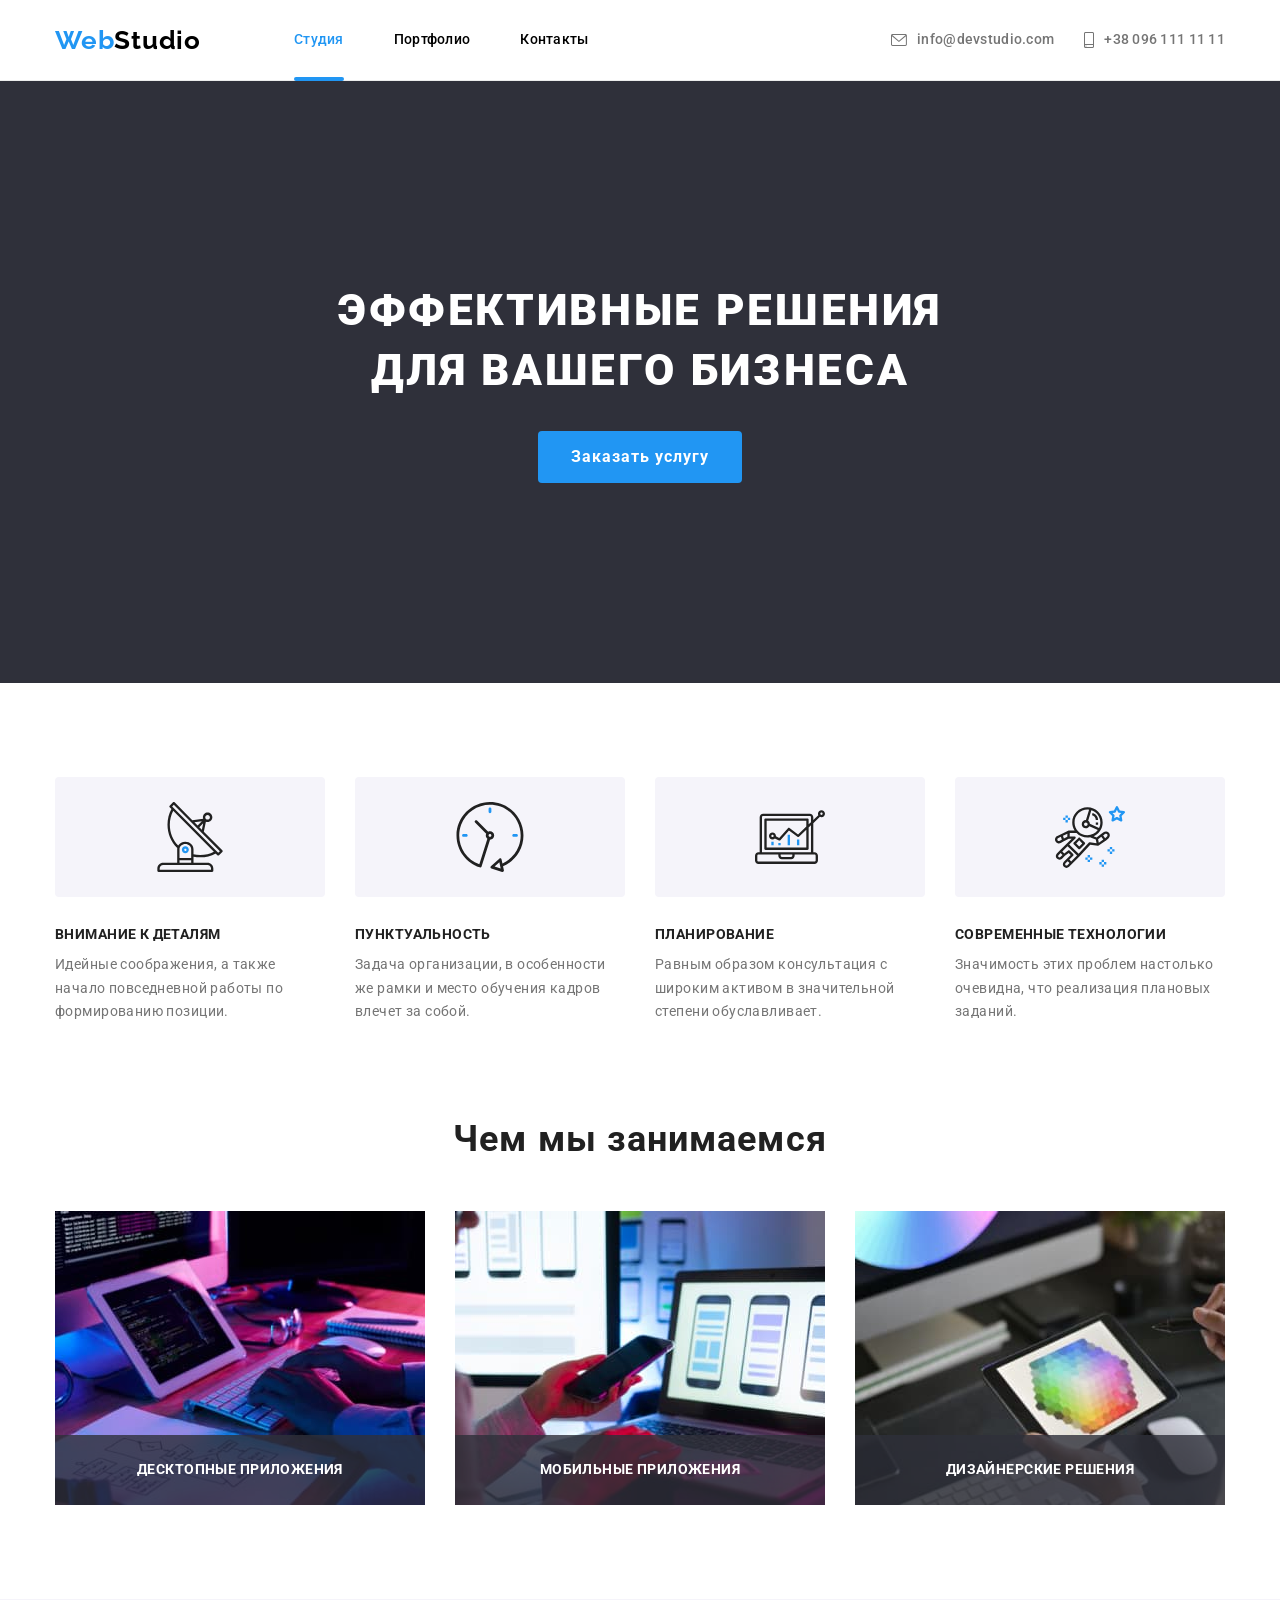
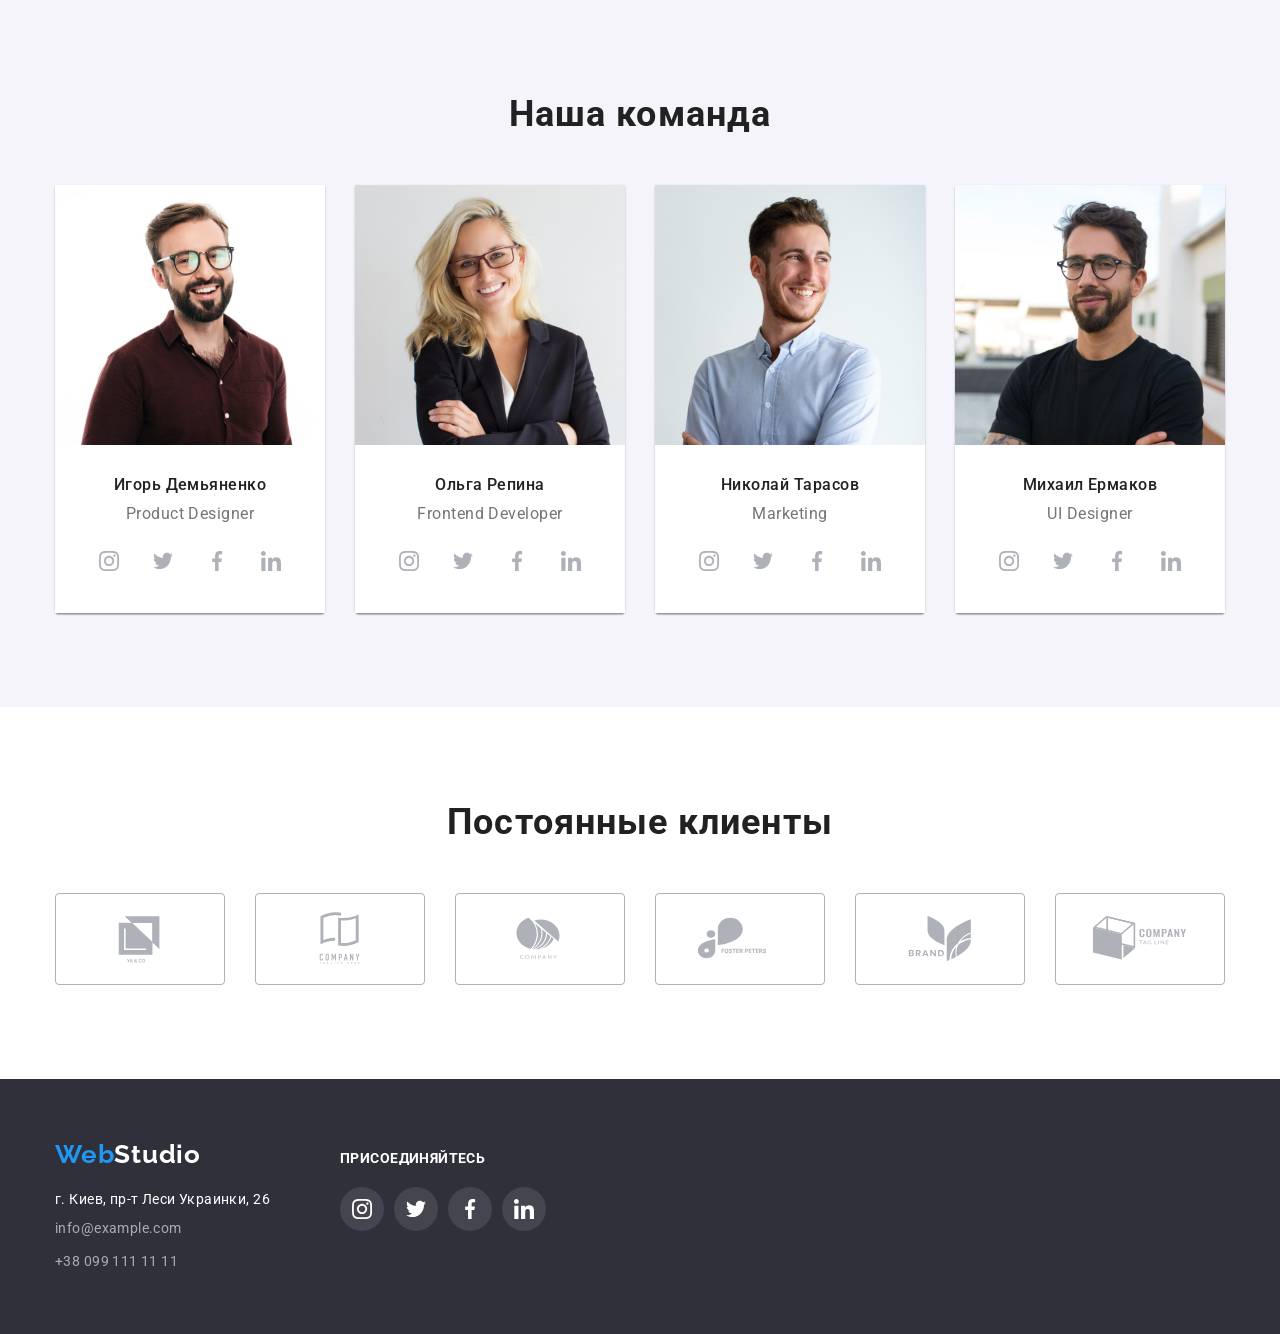
==== index.html @ faa20c9e "Добавлены файлы из ДЗ 5" ====
<!DOCTYPE html>
<html lang="ru">
  <head>
    <meta charset="UTF-8" />
    <meta http-equiv="X-UA-Compatible" content="IE=edge" />
    <meta name="viewport" content="width=device-width, initial-scale=1.0" />
    <link
      href="https://fonts.googleapis.com/css2?family=Raleway:wght@700&family=Roboto:wght@400;500;700;900&display=swap"
      rel="stylesheet"
    />
    <link
      rel="stylesheet"
      href="https://cdnjs.cloudflare.com/ajax/libs/modern-normalize/1.1.0/modern-normalize.min.css"
      integrity="sha512-wpPYUAdjBVSE4KJnH1VR1HeZfpl1ub8YT/NKx4PuQ5NmX2tKuGu6U/JRp5y+Y8XG2tV+wKQpNHVUX03MfMFn9Q=="
      crossorigin="anonymous"
      referrerpolicy="no-referrer"
    />
    <link rel="stylesheet" href="./css/styles.css" />
    <title>Студия</title>
  </head>
  <body>
    <!-- Шапка сайта -->
    <header class="header">
      <div class="container nav">
        <nav class="header-nav nav">
          <a href="./index.html" class="logo link"
            >Web<span class="logo-header">Studio</span></a
          >
          <ul class="header-list list">
            <li class="header-item">
              <a href="./index.html" class="header-link link current">Студия</a>
            </li>
            <li class="header-item">
              <a href="./portfolio.html" class="header-link link">Портфолио</a>
            </li>
            <li class="header-item">
              <a href="" class="header-link link">Контакты</a>
            </li>
          </ul>
        </nav>
        <ul class="contact-list list">
          <li class="contact-item">
            <a href="mailto:info@devstudio.com" class="contact-link link">
              <svg class="contact-icon" width="16" height="12">
                <use href="./images/symbol-defs.svg#icon-envelope"></use>
              </svg>
              info@devstudio.com
            </a>
          </li>
          <li class="contact-item">
            <a href="tel:+380961111111" class="contact-link link">
              <svg class="contact-icon" width="10" height="16">
                <use href="./images/symbol-defs.svg#icon-smartphone"></use>
              </svg>
              +38 096 111 11 11
            </a>
          </li>
        </ul>
      </div>
    </header>

    <!-- Основная часть сайта -->
    <main>
      <!-- Секция "герой" -->
      <section class="hero">
        <div class="container">
          <h1 class="hero-title">
            Эффективные решения <br />для вашего бизнеса
          </h1>
          <button data-modal-open class="hero-btn btn">Заказать услугу</button>
        </div>
      </section>

      <!-- Секция "особенности" -->
      <section class="features section">
        <div class="container">
          <h2 class="visually-hidden">Особенности вебстудии</h2>
          <ul class="features-list list">
            <li class="features-item">
              <div class="features-pic">
                <svg class="features-icon" width="70" height="70">
                  <use href="./images/symbol-defs.svg#icon-antenna"></use>
                </svg>
              </div>
              <h3 class="features-item-title">Внимание к деталям</h3>
              <p class="features-text">
                Идейные соображения, а также начало повседневной работы по
                формированию позиции.
              </p>
            </li>
            <li class="features-item">
              <div class="features-pic">
                <svg class="features-icon" width="70" height="70">
                  <use href="./images/symbol-defs.svg#icon-clock"></use>
                </svg>
              </div>
              <h3 class="features-item-title">Пунктуальность</h3>
              <p class="features-text">
                Задача организации, в особенности же рамки и место обучения
                кадров влечет за собой.
              </p>
            </li>
            <li class="features-item">
              <div class="features-pic">
                <svg class="features-icon" width="70" height="70">
                  <use href="./images/symbol-defs.svg#icon-diagram"></use>
                </svg>
              </div>
              <h3 class="features-item-title">Планирование</h3>
              <p class="features-text">
                Равным образом консультация с широким активом в значительной
                степени обуславливает.
              </p>
            </li>
            <li class="features-item">
              <div class="features-pic">
                <svg class="features-icon" width="70" height="70">
                  <use href="./images/symbol-defs.svg#icon-astronaut"></use>
                </svg>
              </div>
              <h3 class="features-item-title">Современные технологии</h3>
              <p class="features-text">
                Значимость этих проблем настолько очевидна, что реализация
                плановых заданий.
              </p>
            </li>
          </ul>
        </div>
      </section>

      <!-- Секция "Чем мы занимаемся" -->
      <section class="about section">
        <div class="container">
          <h2 class="about-title">Чем мы занимаемся</h2>
          <ul class="about-list list">
            <li class="about-item">
              <img
                src="./images/image1.jpg"
                alt="процесс разработки"
                width="370"
                height="294"
              />
              <p class="about-overlay-text">Десктопные приложения</p>
            </li>
            <li class="about-item">
              <img
                src="./images/image2.jpg"
                alt="разработка мобильного приложения"
                width="370"
                height="294"
              />
              <p class="about-overlay-text">Мобильные приложения</p>
            </li>
            <li class="about-item">
              <img
                src="./images/image3.jpg"
                alt="подбор цвета для веб дизайна"
                width="370"
                height="294"
              />
              <p class="about-overlay-text">Дизайнерские решения</p>
            </li>
          </ul>
        </div>
      </section>

      <!-- Секция "Наша команда" -->
      <section class="team section">
        <div class="container">
          <h2 class="team-title">Наша команда</h2>
          <ul class="team-list list">
            <li class="team-item">
              <img
                src="./images/photo1.jpg"
                alt="фото Игоря Демьяненко"
                width="270"
                height="260"
                class="image"
              />
              <div class="team-card">
                <h3 class="team-card-title">Игорь Демьяненко</h3>
                <p lang="en" class="team-card-text">Product Designer</p>
                <ul class="team-soc-list list">
                  <li class="team-soc-item">
                    <a
                      href="Instagram.com"
                      target="_blank"
                      rel="noreferrer noopener"
                      class="team-soc-link"
                    >
                      <svg class="team-soc-icon" width="20" height="20">
                        <use
                          href="./images/symbol-defs.svg#icon-instagram"
                        ></use></svg
                    ></a>
                  </li>
                  <li class="team-soc-item">
                    <a
                      href="Twitter.com"
                      target="_blank"
                      rel="noreferrer noopener"
                      class="team-soc-link"
                    >
                      <svg class="team-soc-icon" width="20" height="20">
                        <use
                          href="./images/symbol-defs.svg#icon-twitter"
                        ></use></svg
                    ></a>
                  </li>
                  <li class="team-soc-item">
                    <a
                      href="Facebook.com"
                      target="_blank"
                      rel="noreferrer noopener"
                      class="team-soc-link"
                    >
                      <svg class="team-soc-icon" width="20" height="20">
                        <use
                          href="./images/symbol-defs.svg#icon-facebook"
                        ></use></svg
                    ></a>
                  </li>
                  <li class="team-soc-item">
                    <a
                      href="Linkedin.com"
                      target="_blank"
                      rel="noreferrer noopener"
                      class="team-soc-link"
                    >
                      <svg class="team-soc-icon" width="20" height="20">
                        <use
                          href="./images/symbol-defs.svg#icon-linkedin"
                        ></use></svg
                    ></a>
                  </li>
                </ul>
              </div>
            </li>
            <li class="team-item">
              <img
                src="./images/photo2.jpg"
                alt="фото Ольги Репиной"
                width="270"
                height="260"
                class="image"
              />
              <div class="team-card">
                <h3 class="team-card-title">Ольга Репина</h3>
                <p lang="en" class="team-card-text">Frontend Developer</p>
                <ul class="team-soc-list list">
                  <li class="team-soc-item">
                    <a
                      href="Instagram.com"
                      target="_blank"
                      rel="noreferrer noopener"
                      class="team-soc-link"
                    >
                      <svg class="team-soc-icon" width="20" height="20">
                        <use
                          href="./images/symbol-defs.svg#icon-instagram"
                        ></use></svg
                    ></a>
                  </li>
                  <li class="team-soc-item">
                    <a
                      href="Twitter.com"
                      target="_blank"
                      rel="noreferrer noopener"
                      class="team-soc-link"
                    >
                      <svg class="team-soc-icon" width="20" height="20">
                        <use
                          href="./images/symbol-defs.svg#icon-twitter"
                        ></use></svg
                    ></a>
                  </li>
                  <li class="team-soc-item">
                    <a
                      href="Facebook.com"
                      target="_blank"
                      rel="noreferrer noopener"
                      class="team-soc-link"
                    >
                      <svg class="team-soc-icon" width="20" height="20">
                        <use
                          href="./images/symbol-defs.svg#icon-facebook"
                        ></use></svg
                    ></a>
                  </li>
                  <li class="team-soc-item">
                    <a
                      href="Linkedin.com"
                      target="_blank"
                      rel="noreferrer noopener"
                      class="team-soc-link"
                    >
                      <svg class="team-soc-icon" width="20" height="20">
                        <use
                          href="./images/symbol-defs.svg#icon-linkedin"
                        ></use></svg
                    ></a>
                  </li>
                </ul>
              </div>
            </li>
            <li class="team-item">
              <img
                src="./images/photo3.jpg"
                alt="фото Николая Тарасова"
                width="270"
                height="260"
                class="image"
              />
              <div class="team-card">
                <h3 class="team-card-title">Николай Тарасов</h3>
                <p lang="en" class="team-card-text">Marketing</p>
                <ul class="team-soc-list list">
                  <li class="team-soc-item">
                    <a
                      href="Instagram.com"
                      target="_blank"
                      rel="noreferrer noopener"
                      class="team-soc-link"
                    >
                      <svg class="team-soc-icon" width="20" height="20">
                        <use
                          href="./images/symbol-defs.svg#icon-instagram"
                        ></use></svg
                    ></a>
                  </li>
                  <li class="team-soc-item">
                    <a
                      href="Twitter.com"
                      target="_blank"
                      rel="noreferrer noopener"
                      class="team-soc-link"
                    >
                      <svg class="team-soc-icon" width="20" height="20">
                        <use
                          href="./images/symbol-defs.svg#icon-twitter"
                        ></use></svg
                    ></a>
                  </li>
                  <li class="team-soc-item">
                    <a
                      href="Facebook.com"
                      target="_blank"
                      rel="noreferrer noopener"
                      class="team-soc-link"
                    >
                      <svg class="team-soc-icon" width="20" height="20">
                        <use
                          href="./images/symbol-defs.svg#icon-facebook"
                        ></use></svg
                    ></a>
                  </li>
                  <li class="team-soc-item">
                    <a
                      href="Linkedin.com"
                      target="_blank"
                      rel="noreferrer noopener"
                      class="team-soc-link"
                    >
                      <svg class="team-soc-icon" width="20" height="20">
                        <use
                          href="./images/symbol-defs.svg#icon-linkedin"
                        ></use>
                      </svg>
                    </a>
                  </li>
                </ul>
              </div>
            </li>
            <li class="team-item">
              <img
                src="./images/photo4.jpg"
                alt="фото Михаила Ермакова"
                width="270"
                height="260"
                class="image"
              />
              <div class="team-card">
                <h3 class="team-card-title">Михаил Ермаков</h3>
                <p lang="en" class="team-card-text">UI Designer</p>
                <ul class="team-soc-list list">
                  <li class="team-soc-item">
                    <a
                      href="Instagram.com"
                      target="_blank"
                      rel="noreferrer noopener"
                      class="team-soc-link"
                    >
                      <svg class="team-soc-icon" width="20" height="20">
                        <use
                          href="./images/symbol-defs.svg#icon-instagram"
                        ></use></svg
                    ></a>
                  </li>
                  <li class="team-soc-item">
                    <a
                      href="Twitter.com"
                      target="_blank"
                      rel="noreferrer noopener"
                      class="team-soc-link"
                    >
                      <svg class="team-soc-icon" width="20" height="20">
                        <use
                          href="./images/symbol-defs.svg#icon-twitter"
                        ></use></svg
                    ></a>
                  </li>
                  <li class="team-soc-item">
                    <a
                      href="Facebook.com"
                      target="_blank"
                      rel="noreferrer noopener"
                      class="team-soc-link"
                    >
                      <svg class="team-soc-icon" width="20" height="20">
                        <use
                          href="./images/symbol-defs.svg#icon-facebook"
                        ></use></svg
                    ></a>
                  </li>
                  <li class="team-soc-item">
                    <a
                      href="Linkedin.com"
                      target="_blank"
                      rel="noreferrer noopener"
                      class="team-soc-link"
                    >
                      <svg class="team-soc-icon" width="20" height="20">
                        <use
                          href="./images/symbol-defs.svg#icon-linkedin"
                        ></use></svg
                    ></a>
                  </li>
                </ul>
              </div>
            </li>
          </ul>
        </div>
      </section>
    </main>

    <!-- Секция "Постоянные клиенты" -->
    <section class="clients section">
      <div class="container">
        <h2 class="clients-title">Постоянные клиенты</h2>
        <ul class="clients-list list">
          <li class="clients-item">
            <a
              href=""
              target="_blank"
              rel="noreferrer noopener"
              class="clients-link"
            >
              <svg class="clients-icon" width="106" height="60">
                <use href="./images/symbol-defs.svg#icon-logo1"></use>
              </svg>
            </a>
          </li>
          <li class="clients-item">
            <a
              href=""
              target="_blank"
              rel="noreferrer noopener"
              class="clients-link"
              ><svg class="clients-icon" width="106" height="60">
                <use href="./images/symbol-defs.svg#icon-logo2"></use></svg
            ></a>
          </li>
          <li class="clients-item">
            <a
              href=""
              target="_blank"
              rel="noreferrer noopener"
              class="clients-link"
              ><svg class="clients-icon" width="106" height="60">
                <use href="./images/symbol-defs.svg#icon-logo3"></use></svg
            ></a>
          </li>
          <li class="clients-item">
            <a
              href=""
              target="_blank"
              rel="noreferrer noopener"
              class="clients-link"
              ><svg class="clients-icon" width="106" height="60">
                <use href="./images/symbol-defs.svg#icon-logo4"></use></svg
            ></a>
          </li>
          <li class="clients-item">
            <a
              href=""
              target="_blank"
              rel="noreferrer noopener"
              class="clients-link"
              ><svg class="clients-icon" width="106" height="60">
                <use href="./images/symbol-defs.svg#icon-logo5"></use></svg
            ></a>
          </li>
          <li class="clients-item">
            <a
              href=""
              target="_blank"
              rel="noreferrer noopener"
              class="clients-link"
              ><svg class="clients-icon" width="106" height="60">
                <use href="./images/symbol-defs.svg#icon-logo6"></use></svg
            ></a>
          </li>
        </ul>
      </div>
    </section>

    <!-- Подвал сайта -->
    <footer class="footer">
      <div class="container blocks">
        <div class="footer-contacts">
          <a href="./index.html" class="logo link"
            >Web<span class="logo-footer">Studio</span></a
          >
          <address class="footer-address">
            <ul class="address-list list">
              <li class="address-item">
                <a
                  href="https://goo.gl/maps/TXbuBhdWPS78tGni8"
                  target="_blank"
                  rel="noreferrer noopener"
                  class="address-link link"
                >
                  г. Киев, пр-т Леси Украинки, 26
                </a>
              </li>
              <li class="address-item">
                <a
                  href="mailto:info@example.com"
                  class="address-contact-link link"
                  >info@example.com</a
                >
              </li>
              <li class="address-item">
                <a href="tel:+380991111111" class="address-contact-link link"
                  >+38 099 111 11 11</a
                >
              </li>
            </ul>
          </address>
        </div>
        <div class="footer-social">
          <h2 class="footer-social-title">Присоединяйтесь</h2>
          <ul class="soc-list list">
            <li class="soc-item">
              <a
                href="Instagram.com"
                target="_blank"
                rel="noreferrer noopener"
                class="soc-link"
              >
                <svg class="soc-icon" width="20" height="20">
                  <use
                    href="./images/symbol-defs.svg#icon-instagram"
                  ></use></svg
              ></a>
            </li>
            <li class="soc-item">
              <a
                href="Twitter.com"
                target="_blank"
                rel="noreferrer noopener"
                class="soc-link"
              >
                <svg class="soc-icon" width="20" height="20">
                  <use href="./images/symbol-defs.svg#icon-twitter"></use></svg
              ></a>
            </li>
            <li class="soc-item">
              <a
                href="Facebook.com"
                target="_blank"
                rel="noreferrer noopener"
                class="soc-link"
              >
                <svg class="soc-icon" width="20" height="20">
                  <use href="./images/symbol-defs.svg#icon-facebook"></use></svg
              ></a>
            </li>
            <li class="soc-item">
              <a
                href="Linkedin.com"
                target="_blank"
                rel="noreferrer noopener"
                class="soc-link"
              >
                <svg class="soc-icon" width="20" height="20">
                  <use href="./images/symbol-defs.svg#icon-linkedin"></use>
                </svg>
              </a>
            </li>
          </ul>
        </div>
      </div>
    </footer>
    <div class="backdrop is-hidden" data-modal>
      <div class="modal">
        <button type="button" class="modal-close-btn btn" data-modal-close>
          <svg class="modal-close-icon" width="18" height="18">
            <use href="./images/symbol-defs.svg#icon-close"></use>
          </svg>
        </button>
      </div>
    </div>
    <script src="./js/modal.js"></script>
  </body>
</html>
---- css/styles.css ----
:root {
  --main-title-color: #212121;
  --accent-color: #2196f3;
  --logo-header-color: #000000;
  --main-text-color: #757575;
  --hero-title-color: #ffffff;
  --hero-section-bgc: #2f303a;
  --team-section-bgc: #f5f4fa;
  --footer-bgc: #2f303a;
  --logo-footer-color: #ffffff;
  --team-card-bg-color: #ffffff;
  --team-soc-icon-color: #afb1b8;
  --transition-duration: 250ms;
  --transition-timing: cubic-bezier(0.4, 0, 0.2, 1);
}

/* Утилиты */
body {
  font-family: Roboto, sans-serif;
  color: var(--main-color-title);
}

address {
  font-style: normal;
}

h1,
h2,
h3,
h4,
h5,
h6,
p {
  margin: 0;
}

ul,
ol {
  margin: 0;
  padding-left: 0;
}

img {
  display: block;
}

.container {
  width: 1200px;
  padding-left: 15px;
  padding-right: 15px;
  margin: 0 auto;
}

.section {
  padding-top: 94px;
  padding-bottom: 94px;
}

.link {
  text-decoration: none;
}

.list {
  list-style: none;
}

.btn {
  cursor: pointer;
}

/* Header */

.header {
  border-bottom: 1px solid #ececec;
}

.nav {
  display: flex;
  align-items: center;
}

.logo {
  color: var(--accent-color);
  font-family: Raleway, sans-serif;
  font-weight: 700;
  font-size: 26px;
  line-height: 1.19;
  letter-spacing: 0.03em;
}

.logo-header {
  color: var(--logo-header-color);
}

.header-list {
  display: flex;
  margin-left: 93px;
}

.header-item:not(:last-child) {
  margin-right: 50px;
}

.header-link {
  display: block;
  padding-bottom: 32px;
  padding-top: 32px;

  font-weight: 500;
  font-size: 14px;
  line-height: 1.14;
  letter-spacing: 0.02em;
  color: var(--main-color-title);

  position: relative;
  transition: color var(--transition-duration) var(--transition-timing);
}

.header-link.current {
  color: var(--accent-color);
  position: relative;
}

.header-link.current::after {
  content: "";
  display: block;
  width: 100%;
  height: 4px;

  position: absolute;
  left: 0;
  bottom: -1px;

  background-color: var(--accent-color);
  border-radius: 2px;
}

.header-link:hover,
.header-link:focus {
  color: var(--accent-color);
}

.contact-list {
  display: flex;
  margin-left: auto;
}

.contact-item:not(:last-child) {
  margin-right: 30px;
}

.contact-link {
  display: inline-flex;
  align-items: center;
  justify-content: center;
  padding-bottom: 32px;
  padding-top: 32px;

  color: var(--main-text-color);
  font-weight: 500;
  font-size: 14px;
  line-height: 1.14;
  letter-spacing: 0.02em;

  transition: color var(--transition-duration) var(--transition-timing);
}

.contact-icon {
  margin-right: 10px;
  fill: currentColor;
}

.contact-link:hover,
.contact-link:focus {
  color: var(--accent-color);
}

/* Hero */

.hero {
  margin: 0 auto;
  padding-top: 200px;
  padding-bottom: 200px;
  text-align: center;
  background-color: var(--hero-section-bgc);
  background-image: linear-gradient(
      to right,
      rgba(47, 48, 58, 0.4),
      rgba(47, 48, 58, 0.4)
    ),
    url(../images/hero.jpg);
  max-width: 1600px;
  background-repeat: no-repeat;
  background-position: center;
  background-size: cover;
}

.hero-title {
  margin-bottom: 30px;
  font-weight: 900;
  font-size: 44px;
  line-height: 1.36;
  letter-spacing: 0.06em;
  text-transform: uppercase;
  color: var(--hero-title-color);
}

.hero-btn {
  display: inline-block;
  border: 1px solid transparent;
  border-radius: 4px;
  padding: 10px 32px;
  min-width: 200px;

  font-family: inherit;
  font-weight: 700;
  font-size: 16px;
  line-height: 1.875;
  letter-spacing: 0.06em;
  color: var(--hero-title-color);
  background-color: var(--accent-color);

  transition: background-color var(--transition-duration)
      var(--transition-timing),
    color var(--transition-duration) var(--transition-timing);
}

.hero-btn:hover {
  color: var(--hero-title-color);
  background-color: #248be0;
}

/* Features */

.visually-hidden {
  position: absolute;
  width: 1px;
  height: 1px;
  margin: -1px;
  border: 0;
  padding: 0;

  white-space: nowrap;
  clip-path: inset(100%);
  clip: rect(0 0 0 0);
  overflow: hidden;
}

.features-list {
  display: flex;
  flex-wrap: wrap;
}

.features-item {
  width: 270px;
}

.features-item:not(:last-child) {
  margin-right: 30px;
}

.features-pic {
  display: flex;
  justify-content: center;
  align-items: center;
  width: 270px;
  height: 120px;
  margin-bottom: 30px;

  background: var(--team-section-bgc);
  border-radius: 4px;
}

.features-item-title {
  font-size: 14px;
  line-height: 1.14;
  letter-spacing: 0.03em;
  text-transform: uppercase;
  color: var(--main-title-color);
  margin-bottom: 10px;
}

.features-text {
  font-size: 14px;
  line-height: 1.71;
  letter-spacing: 0.03em;
  color: var(--main-text-color);
}

/* About */
.about {
  padding-top: 0;
}

.about-title {
  margin-bottom: 50px;

  font-size: 36px;
  line-height: 1.17;
  text-align: center;
  letter-spacing: 0.03em;
  color: var(--main-title-color);
}

.about-list {
  display: flex;
}

.about-item {
  width: calc((100% - 60px) / 3);
  margin-right: 30px;

  position: relative;
  overflow: hidden;
}

.about-item:nth-child(3n) {
  margin-right: 0;
}

.about-overlay-text {
  position: absolute;
  display: flex;
  align-items: center;
  justify-content: center;

  bottom: 0;
  height: 70px;
  width: 100%;

  font-weight: 700;
  font-size: 14px;
  line-height: 1.14;
  letter-spacing: 0.03em;
  text-transform: uppercase;
  color: var(--hero-title-color);
  background-color: rgba(47, 48, 58, 0.8);
}

/* Team */

.team {
  background-color: var(--team-section-bgc);
}

.team-title {
  margin-bottom: 50px;

  font-size: 36px;
  line-height: 1.17;
  text-align: center;
  letter-spacing: 0.03em;
  color: var(--main-title-color);
}

.team-list {
  display: flex;
  flex-wrap: wrap;
}

.team-item {
  width: calc((100% - 90px) / 4);
  margin-right: 30px;
  box-shadow: 0px 1px 3px rgb(0 0 0 / 12%), 0px 1px 1px rgb(0 0 0 / 14%),
    0px 2px 1px rgb(0 0 0 / 20%);
  border-radius: 0px 0px 4px 4px;
}

.team-item:nth-child(4n) {
  margin-right: 0;
}
.image {
  display: block;
  max-width: 100%;
}
.team-card {
  margin: 0;
  padding: 30px;
  text-align: center;
  background-color: var(--team-card-bg-color);
}

.team-card-title {
  margin-bottom: 10px;
  font-weight: 500;
  font-size: 16px;
  line-height: 1.19;
  text-align: center;
  letter-spacing: 0.03em;

  color: var(--main-title-color);
}

.team-card-text {
  margin-bottom: 16px;

  font-size: 16px;
  line-height: 1.19;
  text-align: center;
  letter-spacing: 0.03em;
  color: var(--main-text-color);
}

.team-soc-list {
  display: flex;
  justify-content: center;
}

.team-soc-item:not(:last-child) {
  margin-right: 10px;
}

.team-soc-link {
  display: flex;
  justify-content: center;
  align-items: center;
  width: 44px;
  height: 44px;
  border-radius: 50%;
  align-items: center;
  fill: var(--team-soc-icon-color);

  transition: background-color var(--transition-duration)
      var(--transition-timing),
    fill var(--transition-duration) var(--transition-timing);
}

.team-soc-link:hover,
.team-soc-link:focus {
  background-color: var(--accent-color);
  fill: var(--hero-title-color);
}

/* Clients */
.clients-title {
  margin-bottom: 50px;

  font-size: 36px;
  line-height: 1.17;
  text-align: center;
  letter-spacing: 0.03em;
  color: var(--main-title-color);
}

.clients-list {
  display: flex;
  justify-content: center;
}

.clients-item:not(:last-child) {
  margin-right: 30px;
}

.clients-link {
  display: flex;
  justify-content: center;
  align-items: center;
  width: 170px;
  height: 92px;
  border: 1px solid #afb1b8;
  border-radius: 4px;
  fill: var(--team-soc-icon-color);

  transition: border var(--transition-duration) var(--transition-timing),
    fill var(--transition-duration) var(--transition-timing);
}

.clients-link:hover,
.clients-link:focus {
  border: 1px solid var(--accent-color);
  fill: var(--accent-color);
}

/* Footer */

.footer {
  background-color: var(--footer-bgc);
  padding-top: 60px;
  padding-bottom: 60px;
}

.logo-footer {
  color: var(--logo-footer-color);
}

.footer-contacts > .logo {
  display: block;
  margin-bottom: 20px;
}

.container.blocks {
  display: flex;
  align-items: baseline;
}

.footer-contacts {
  margin-right: 70px;
}

.address-item .address-link {
  margin-bottom: 9px;
  font-size: 14px;
  line-height: 1.71px;
  letter-spacing: 0.03em;
  color: var(--hero-title-color);

  transition: color var(--transition-duration) var(--transition-timing);
}

.address-item:not(:last-child) {
  margin-bottom: 9px;
}

.address-link:hover,
.address-link:focus {
  color: var(--accent-color);
}

.address-contact-link {
  margin-bottom: 9px;
  font-size: 14px;
  line-height: 1.71;
  letter-spacing: 0.03em;
  color: rgba(255, 255, 255, 0.6);

  transition: color var(--transition-duration) var(--transition-timing);
}

.address-contact-link:hover,
.address-contact-link:focus {
  color: var(--accent-color);
}

.footer-social-title {
  margin-bottom: 20px;

  font-size: 14px;
  line-height: 1.14;
  letter-spacing: 0.03em;
  text-transform: uppercase;
  color: var(--hero-title-color);
}

.soc-list {
  display: flex;
  justify-content: center;
}
.soc-item:not(:last-child) {
  margin-right: 10px;
}
.soc-link {
  display: flex;
  justify-content: center;
  align-items: center;
  width: 44px;
  height: 44px;
  border-radius: 50%;
  background-color: rgba(255, 255, 255, 0.1);
  align-items: center;
  fill: var(--hero-title-color);

  transition: background-color var(--transition-duration)
    var(--transition-timing);
}
.soc-link:hover,
.soc-link:focus {
  background-color: var(--accent-color);
}

/* Portfolio Page */

.portfolio-btns {
  display: flex;
  justify-content: center;
  margin-bottom: 50px;
}

.portfolio-list {
  display: flex;
  flex-wrap: wrap;
}

.portfolio-item {
  width: calc((100% - 60px) / 3);
  margin-right: 30px;
  margin-bottom: 30px;
}

.portfolio-item:nth-child(3n) {
  margin-right: 0;
}

.portfolio-item:nth-last-child(-n + 3) {
  margin-bottom: 0;
}

.portfolio-btn-item {
  border-radius: 4px;
}

.portfolio-btn-item:not(:last-child) {
  margin-right: 8px;
}

.portfolio-btn {
  display: inline-block;
  border: none;
  padding: 6px 22px;
  min-width: 73px;
  border-radius: 4px;

  font-family: inherit;
  font-weight: 500;
  font-size: 16px;
  line-height: 1.63;
  text-align: center;
  letter-spacing: 0.03em;
  color: #212121;
  background-color: #f5f4f2;

  transition: color var(--transition-duration) var(--transition-timing),
    background-color var(--transition-duration) var(--transition-timing),
    box-shadow var(--transition-duration) var(--transition-timing);
}

.portfolio-btn:hover,
.portfolio-btn:focus {
  color: var(--hero-title-color);
  background-color: var(--accent-color);
  box-shadow: 0px 3px 1px rgba(0, 0, 0, 0.1), 0px 1px 2px rgba(0, 0, 0, 0.08),
    0px 2px 2px rgba(0, 0, 0, 0.12);
}

.card-text {
  padding: 20px 24px;
  border: 1px solid #eeeeee;
}
.portfolio-title {
  margin-bottom: 4px;
  font-size: 18px;
  line-height: 2;
  letter-spacing: 0.06em;
  color: var(--main-title-color);
}

.portfolio-text {
  font-size: 16px;
  line-height: 1.86;
  letter-spacing: 0.03em;
  color: var(--main-text-color);
}

.btn-current {
  color: var(--hero-title-color);
  background-color: var(--accent-color);
}

.portfolio-link {
  display: flow-root;
  transition: box-shadow var(--transition-duration) var(--transition-timing);
}

.portfolio-link:hover,
.portfolio-link:focus {
  box-shadow: 0px 1px 1px rgba(0, 0, 0, 0.12), 0px 4px 4px rgba(0, 0, 0, 0.06),
    1px 4px 6px rgba(0, 0, 0, 0.16);
}

.portfolio-link:hover .portfolio-overlay-text,
.portfolio-link:focus .portfolio-overlay-text {
  transform: translateY(0%);
}

.portfolio-wrap {
  position: relative;
  overflow: hidden;
}

.portfolio-overlay-text {
  position: absolute;
  top: 0;
  background: rgba(33, 150, 243, 0.9);

  font-size: 18px;
  line-height: 1.56;
  letter-spacing: 0.03em;
  color: var(--hero-title-color);

  padding: 63px 24px;
  height: 100%;

  transform: translateY(100%);
  transition: transform var(--transition-duration) var(--transition-timing);
}

/* Modal window */
.backdrop {
  position: fixed;
  top: 0;
  left: 0;
  width: 100%;
  height: 100%;
  background-color: rgba(0, 0, 0, 0.2);

  transition: opacity var(--transition-duration) var(--transition-duration),
    visibility var(--transition-duration) var(--transition-timing);
}

.backdrop.is-hidden {
  opacity: 0;
  pointer-events: none;
  visibility: hidden;
}

.backdrop.is-hidden .modal {
  transform: scale(0.2) rotate(-100deg);
}

.modal {
  position: absolute;
  top: 50%;
  left: 50%;
  transition: transform var(--transition-duration) var(--transition-timing);
  transform: translate(-50%, -50%) scale(1) rotate(0);

  min-height: 581px;
  min-width: 528px;

  background-color: #ffffff;
  box-shadow: 0px 1px 3px rgba(0, 0, 0, 0.12), 0px 1px 1px rgba(0, 0, 0, 0.14),
    0px 2px 1px rgba(0, 0, 0, 0.2);
  border-radius: 4px;
}

.modal-close-btn {
  display: flex;
  justify-content: center;
  align-items: center;
  width: 30px;
  height: 30px;

  position: absolute;
  right: 8px;
  top: 8px;

  background-color: #ffffff;
  border: 1px solid rgba(0, 0, 0, 0.1);
  border-radius: 50%;
  fill: #000000;
}
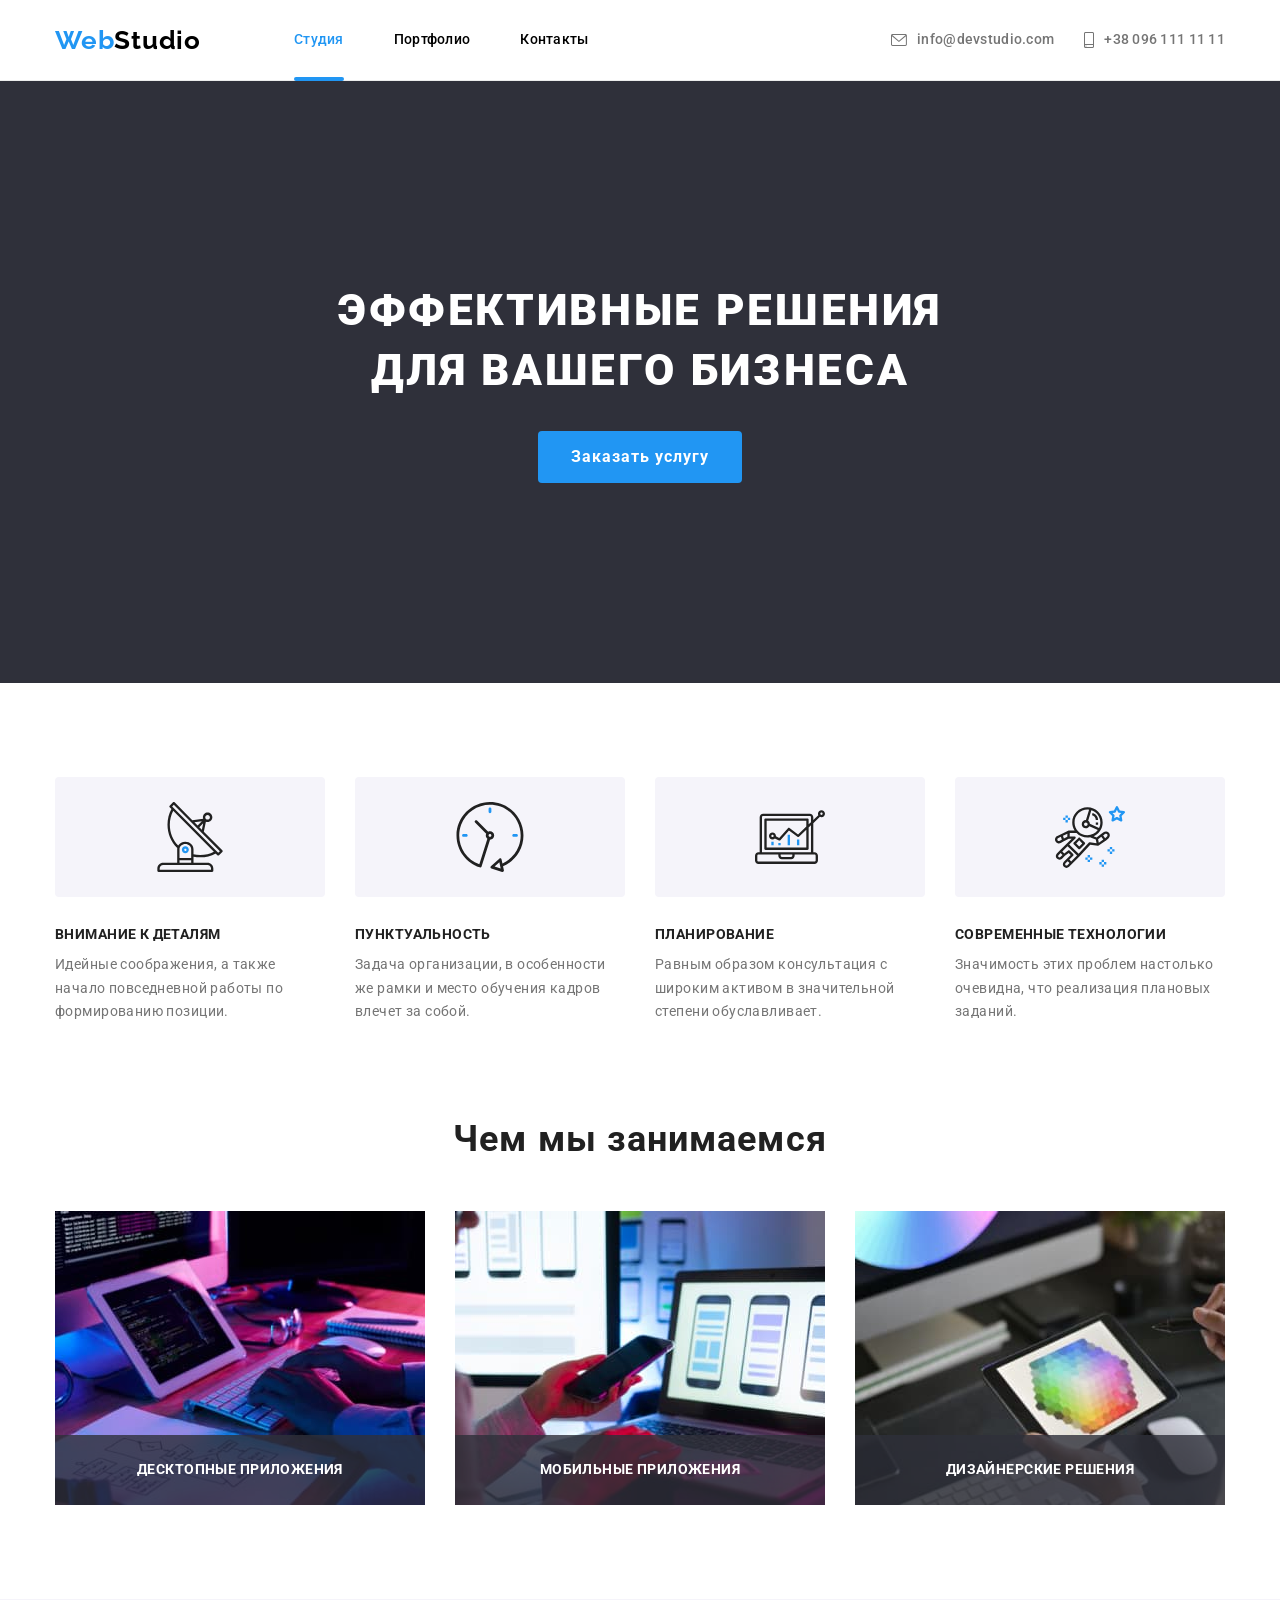
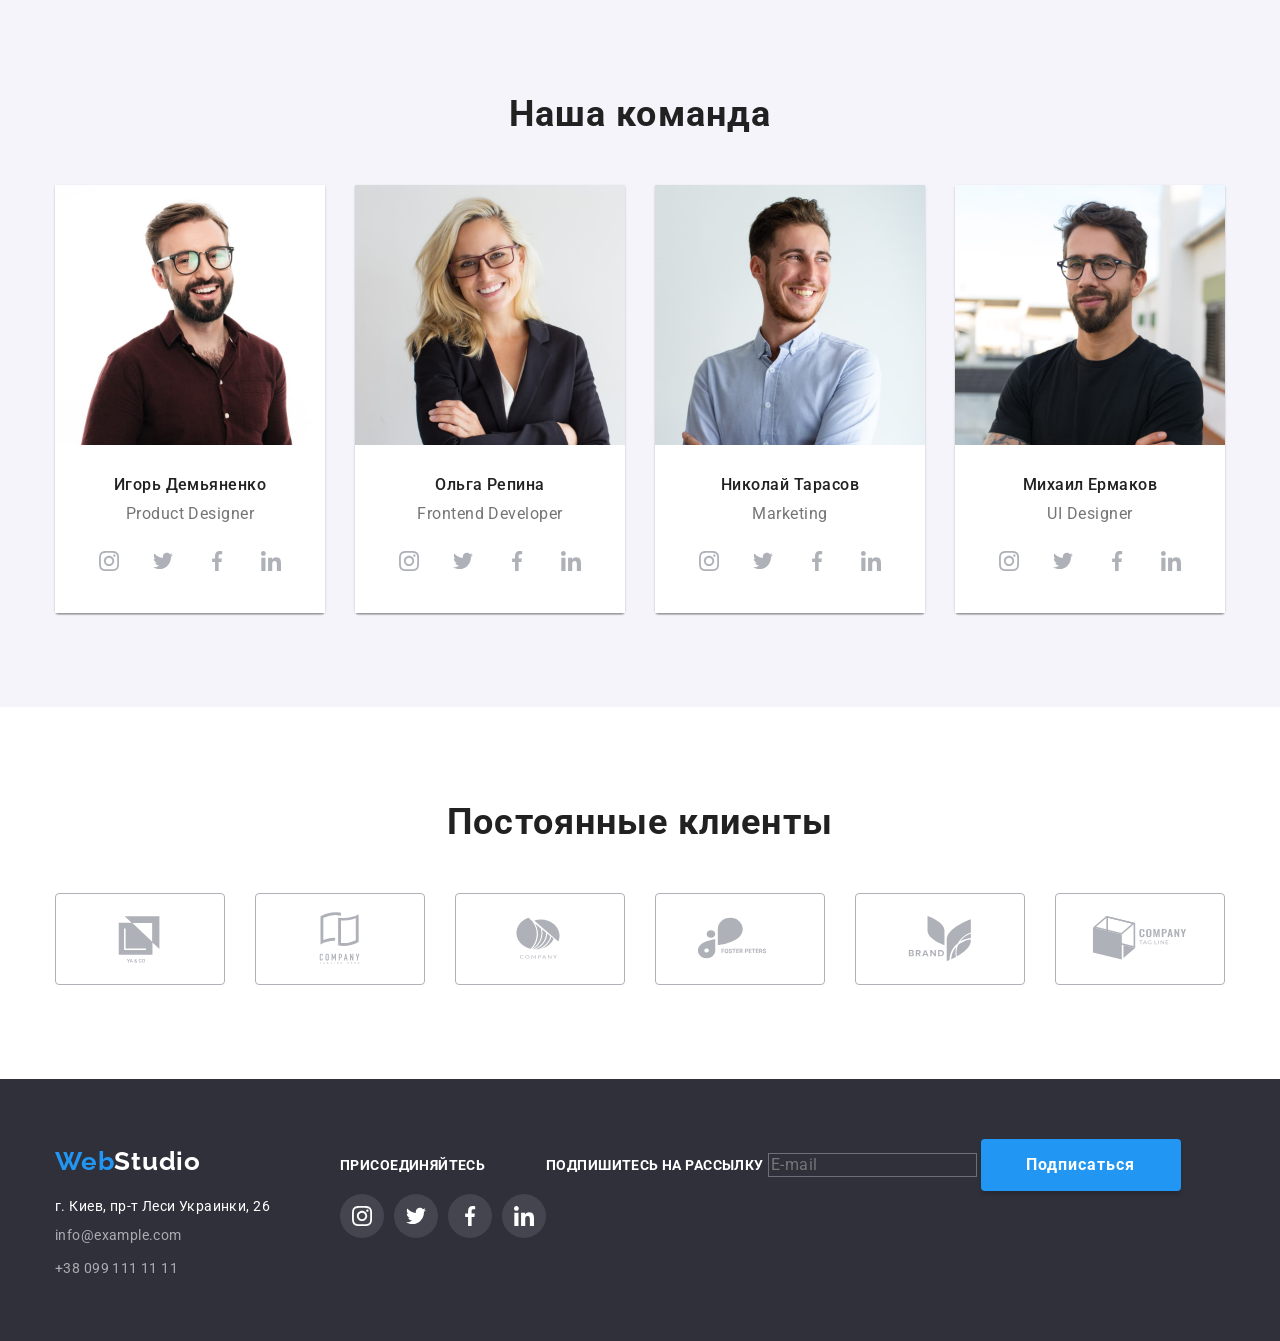
==== commit 72087668: "Добавлена форма для футера" ====
--- a/index.html
+++ b/index.html
@@ -600,6 +600,21 @@
             </li>
           </ul>
         </div>
+        <div>
+          <form>
+            <label for="follow" class="follow-label"
+              >Подпишитесь на рассылку</label
+            >
+            <input
+              type="email"
+              name="email"
+              id="follow"
+              placeholder="E-mail"
+              class="follow-field"
+            />
+            <button type="submit" class="follow-btn btn">Подписаться</button>
+          </form>
+        </div>
       </div>
     </footer>
     <div class="backdrop is-hidden" data-modal>
--- a/css/styles.css
+++ b/css/styles.css
@@ -567,6 +567,43 @@
   background-color: var(--accent-color);
 }
 
+.follow-label {
+  font-weight: 700;
+  font-size: 14px;
+  line-height: 16px;
+  letter-spacing: 0.03em;
+  text-transform: uppercase;
+  color: var(--hero-title-color);
+}
+
+.follow-field {
+  border: 1px solid rgba(255, 255, 255, 0.3);
+  background-color: var(--footer-bgc);
+  font-size: 16px;
+  line-height: 20px;
+  letter-spacing: 0.03em;
+  color: rgba(255, 255, 255, 0.6);
+}
+
+.follow-btn {
+  display: inline-block;
+  border: 1px solid transparent;
+  border-radius: 4px;
+  padding: 10px 29px;
+  min-width: 200px;
+  font-family: inherit;
+  font-weight: 700;
+  font-size: 16px;
+  line-height: 1.875;
+  letter-spacing: 0.06em;
+  color: var(--hero-title-color);
+  background-color: var(--accent-color);
+  box-shadow: 0px 4px 4px rgba(0, 0, 0, 0.15);
+  transition: background-color var(--transition-duration)
+      var(--transition-timing),
+    color var(--transition-duration) var(--transition-timing);
+}
+
 /* Portfolio Page */
 
 .portfolio-btns {
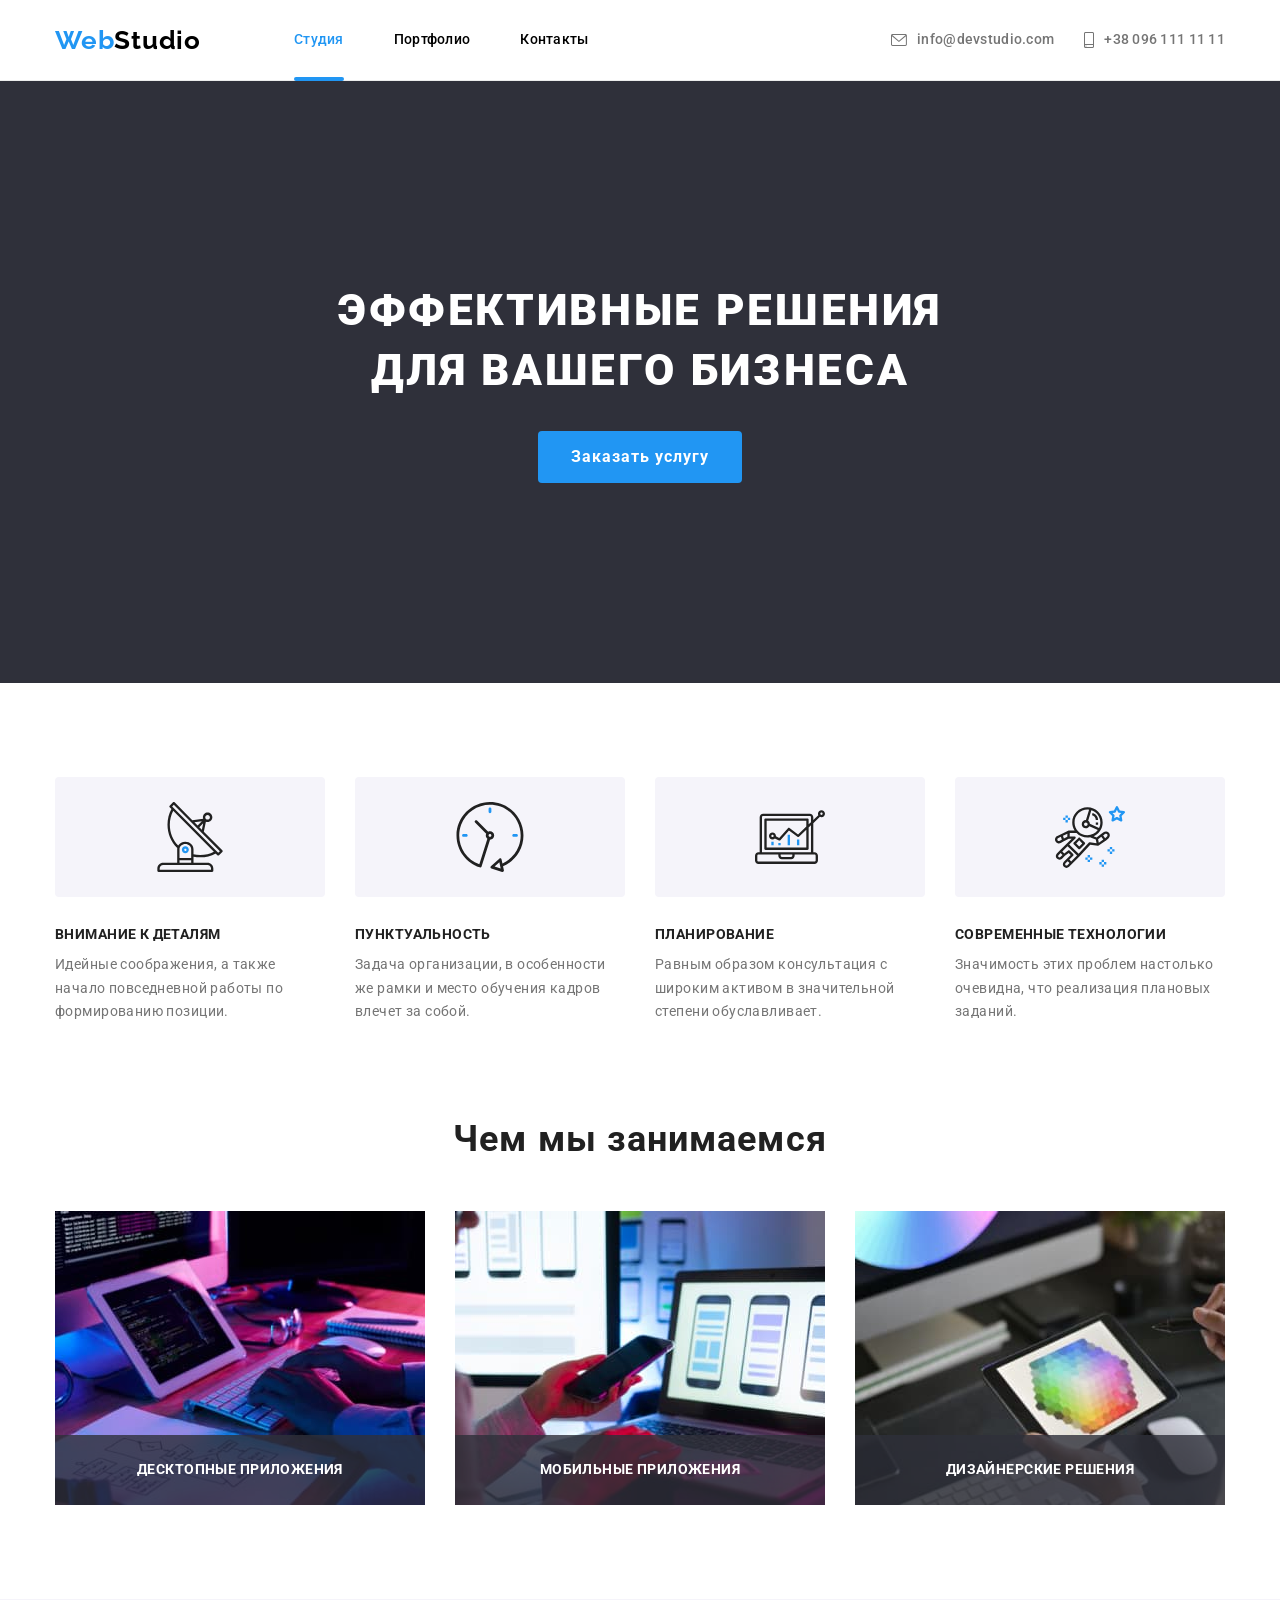
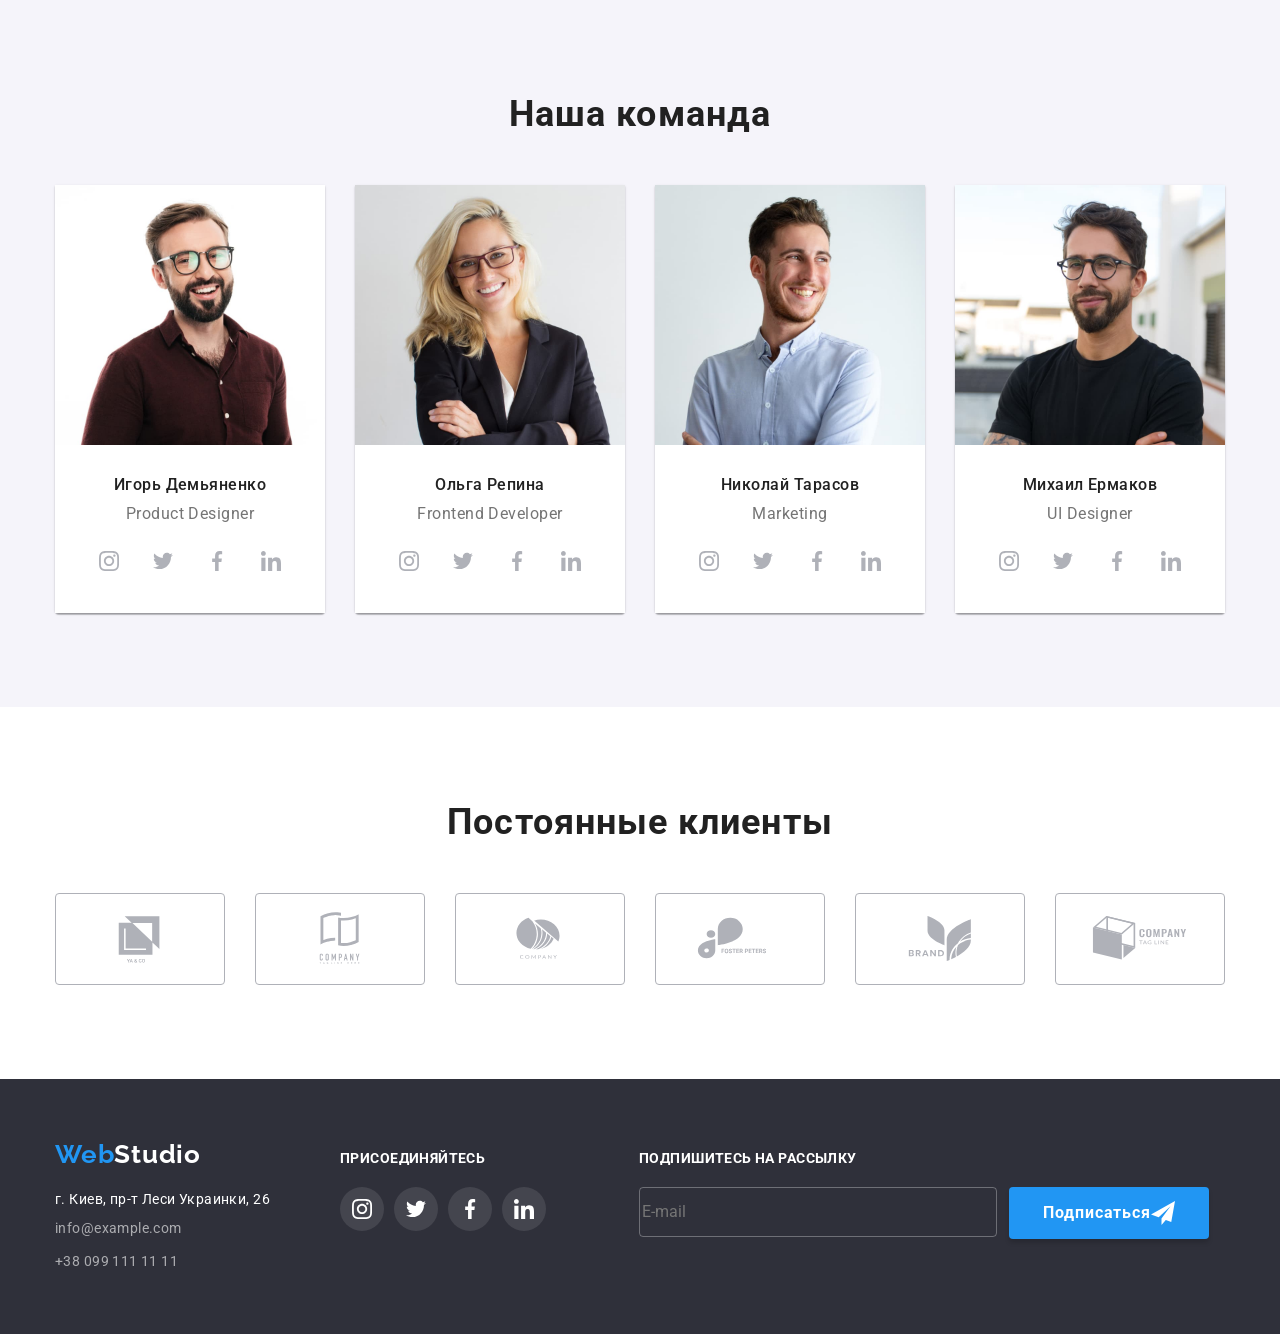
==== commit 1207f4d0: "Добавлена разметка модального окна" ====
--- a/index.html
+++ b/index.html
@@ -441,78 +441,78 @@
           </ul>
         </div>
       </section>
+
+      <!-- Секция "Постоянные клиенты" -->
+      <section class="clients section">
+        <div class="container">
+          <h2 class="clients-title">Постоянные клиенты</h2>
+          <ul class="clients-list list">
+            <li class="clients-item">
+              <a
+                href=""
+                target="_blank"
+                rel="noreferrer noopener"
+                class="clients-link"
+              >
+                <svg class="clients-icon" width="106" height="60">
+                  <use href="./images/symbol-defs.svg#icon-logo1"></use>
+                </svg>
+              </a>
+            </li>
+            <li class="clients-item">
+              <a
+                href=""
+                target="_blank"
+                rel="noreferrer noopener"
+                class="clients-link"
+                ><svg class="clients-icon" width="106" height="60">
+                  <use href="./images/symbol-defs.svg#icon-logo2"></use></svg
+              ></a>
+            </li>
+            <li class="clients-item">
+              <a
+                href=""
+                target="_blank"
+                rel="noreferrer noopener"
+                class="clients-link"
+                ><svg class="clients-icon" width="106" height="60">
+                  <use href="./images/symbol-defs.svg#icon-logo3"></use></svg
+              ></a>
+            </li>
+            <li class="clients-item">
+              <a
+                href=""
+                target="_blank"
+                rel="noreferrer noopener"
+                class="clients-link"
+                ><svg class="clients-icon" width="106" height="60">
+                  <use href="./images/symbol-defs.svg#icon-logo4"></use></svg
+              ></a>
+            </li>
+            <li class="clients-item">
+              <a
+                href=""
+                target="_blank"
+                rel="noreferrer noopener"
+                class="clients-link"
+                ><svg class="clients-icon" width="106" height="60">
+                  <use href="./images/symbol-defs.svg#icon-logo5"></use></svg
+              ></a>
+            </li>
+            <li class="clients-item">
+              <a
+                href=""
+                target="_blank"
+                rel="noreferrer noopener"
+                class="clients-link"
+                ><svg class="clients-icon" width="106" height="60">
+                  <use href="./images/symbol-defs.svg#icon-logo6"></use></svg
+              ></a>
+            </li>
+          </ul>
+        </div>
+      </section>
     </main>
-
-    <!-- Секция "Постоянные клиенты" -->
-    <section class="clients section">
-      <div class="container">
-        <h2 class="clients-title">Постоянные клиенты</h2>
-        <ul class="clients-list list">
-          <li class="clients-item">
-            <a
-              href=""
-              target="_blank"
-              rel="noreferrer noopener"
-              class="clients-link"
-            >
-              <svg class="clients-icon" width="106" height="60">
-                <use href="./images/symbol-defs.svg#icon-logo1"></use>
-              </svg>
-            </a>
-          </li>
-          <li class="clients-item">
-            <a
-              href=""
-              target="_blank"
-              rel="noreferrer noopener"
-              class="clients-link"
-              ><svg class="clients-icon" width="106" height="60">
-                <use href="./images/symbol-defs.svg#icon-logo2"></use></svg
-            ></a>
-          </li>
-          <li class="clients-item">
-            <a
-              href=""
-              target="_blank"
-              rel="noreferrer noopener"
-              class="clients-link"
-              ><svg class="clients-icon" width="106" height="60">
-                <use href="./images/symbol-defs.svg#icon-logo3"></use></svg
-            ></a>
-          </li>
-          <li class="clients-item">
-            <a
-              href=""
-              target="_blank"
-              rel="noreferrer noopener"
-              class="clients-link"
-              ><svg class="clients-icon" width="106" height="60">
-                <use href="./images/symbol-defs.svg#icon-logo4"></use></svg
-            ></a>
-          </li>
-          <li class="clients-item">
-            <a
-              href=""
-              target="_blank"
-              rel="noreferrer noopener"
-              class="clients-link"
-              ><svg class="clients-icon" width="106" height="60">
-                <use href="./images/symbol-defs.svg#icon-logo5"></use></svg
-            ></a>
-          </li>
-          <li class="clients-item">
-            <a
-              href=""
-              target="_blank"
-              rel="noreferrer noopener"
-              class="clients-link"
-              ><svg class="clients-icon" width="106" height="60">
-                <use href="./images/symbol-defs.svg#icon-logo6"></use></svg
-            ></a>
-          </li>
-        </ul>
-      </div>
-    </section>
 
     <!-- Подвал сайта -->
     <footer class="footer">
@@ -601,18 +601,22 @@
           </ul>
         </div>
         <div>
-          <form>
-            <label for="follow" class="follow-label"
-              >Подпишитесь на рассылку</label
-            >
-            <input
-              type="email"
-              name="email"
-              id="follow"
-              placeholder="E-mail"
-              class="follow-field"
-            />
-            <button type="submit" class="follow-btn btn">Подписаться</button>
+          <p class="follow-text">Подпишитесь на рассылку</p>
+          <form class="follow-form">
+            <div class="follow-field">
+              <input
+                type="email"
+                name="email"
+                id="follow"
+                placeholder="E-mail"
+                class="follow-input"
+              />
+            </div>
+            <button type="submit" class="follow-btn btn">Подписаться
+              <svg class="icon-btn-follow"" width="24" height="24">
+                <use href="./images/symbol-defs.svg#icon-btn-follow"></use>
+              </svg>
+            </button>
           </form>
         </div>
       </div>
@@ -624,6 +628,22 @@
             <use href="./images/symbol-defs.svg#icon-close"></use>
           </svg>
         </button>
+        <p class="modal-title">Оставьте свои данные, мы вам перезвоним</p>
+        <form class="modal-form">
+          <label for="user-name">Имя</label>
+          <input type="name" name="name" id="user-name" placeholder=" " class="modal-input">
+          <label for="user-tel">Телефон</label>
+          <input type="tel" name="tel" id="user-tel" placeholder=" " class="modal-input">
+          <label for="user-email">Почта</label>
+          <input type="email" name="email" id="user-email" placeholder=" " class="modal-input">
+          <label for="user-comment">Комментарий</label>
+          <textarea name="comment" id="user-comment" ></textarea>
+
+            <input type="checkbox" class="agreenent" name="agreenent" id="agreenent">
+            <label for="agreenent">Соглашаюсь с рассылкой и принимаю <a href="" class="agreement-link">Условия договора</a></label>
+          <button type="submit">Отправить</button>
+</form>
+
       </div>
     </div>
     <script src="./js/modal.js"></script>
--- a/css/styles.css
+++ b/css/styles.css
@@ -531,6 +531,10 @@
   color: var(--accent-color);
 }
 
+.footer-social {
+  margin-right: 93px;
+}
+
 .footer-social-title {
   margin-bottom: 20px;
 
@@ -567,26 +571,40 @@
   background-color: var(--accent-color);
 }
 
-.follow-label {
+.follow-form {
+  display: flex;
+}
+
+.follow-text {
+  margin-bottom: 20px;
+
   font-weight: 700;
   font-size: 14px;
-  line-height: 16px;
+  line-height: 1.14;
   letter-spacing: 0.03em;
   text-transform: uppercase;
   color: var(--hero-title-color);
 }
 
 .follow-field {
+  display: block;
+  width: 358px;
+  height: 50px;
+  margin-right: 12px;
+}
+
+.follow-input {
+  width: 100%;
+  height: 100%;
+  background-color: transparent;
   border: 1px solid rgba(255, 255, 255, 0.3);
-  background-color: var(--footer-bgc);
-  font-size: 16px;
-  line-height: 20px;
-  letter-spacing: 0.03em;
-  color: rgba(255, 255, 255, 0.6);
+  border-radius: 4px;
 }
 
 .follow-btn {
-  display: inline-block;
+  display: flex;
+  justify-content: center;
+  align-items: center;
   border: 1px solid transparent;
   border-radius: 4px;
   padding: 10px 29px;
@@ -599,10 +617,15 @@
   color: var(--hero-title-color);
   background-color: var(--accent-color);
   box-shadow: 0px 4px 4px rgba(0, 0, 0, 0.15);
+  fill: var(--hero-title-color);
   transition: background-color var(--transition-duration)
       var(--transition-timing),
     color var(--transition-duration) var(--transition-timing);
 }
+
+/* .icon-btn-follow {
+  margin-left: 12px;
+} */
 
 /* Portfolio Page */
 
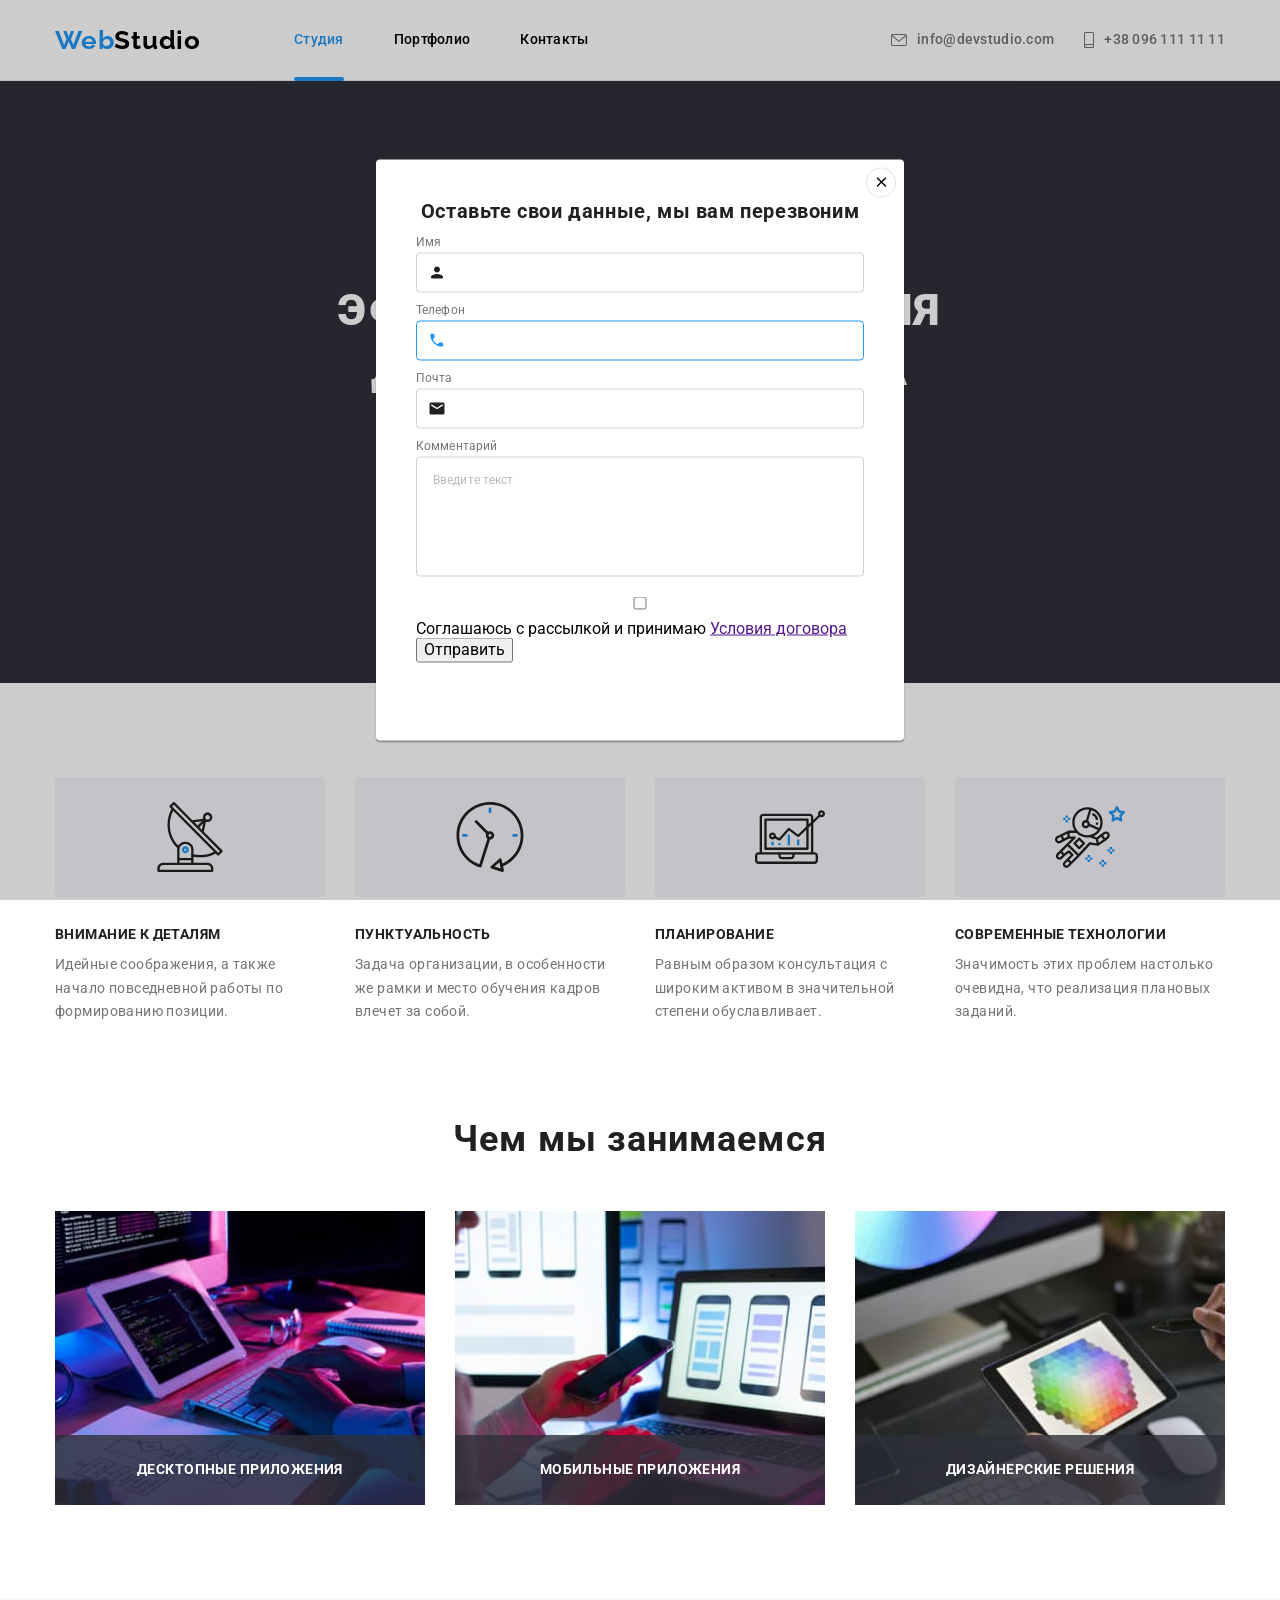
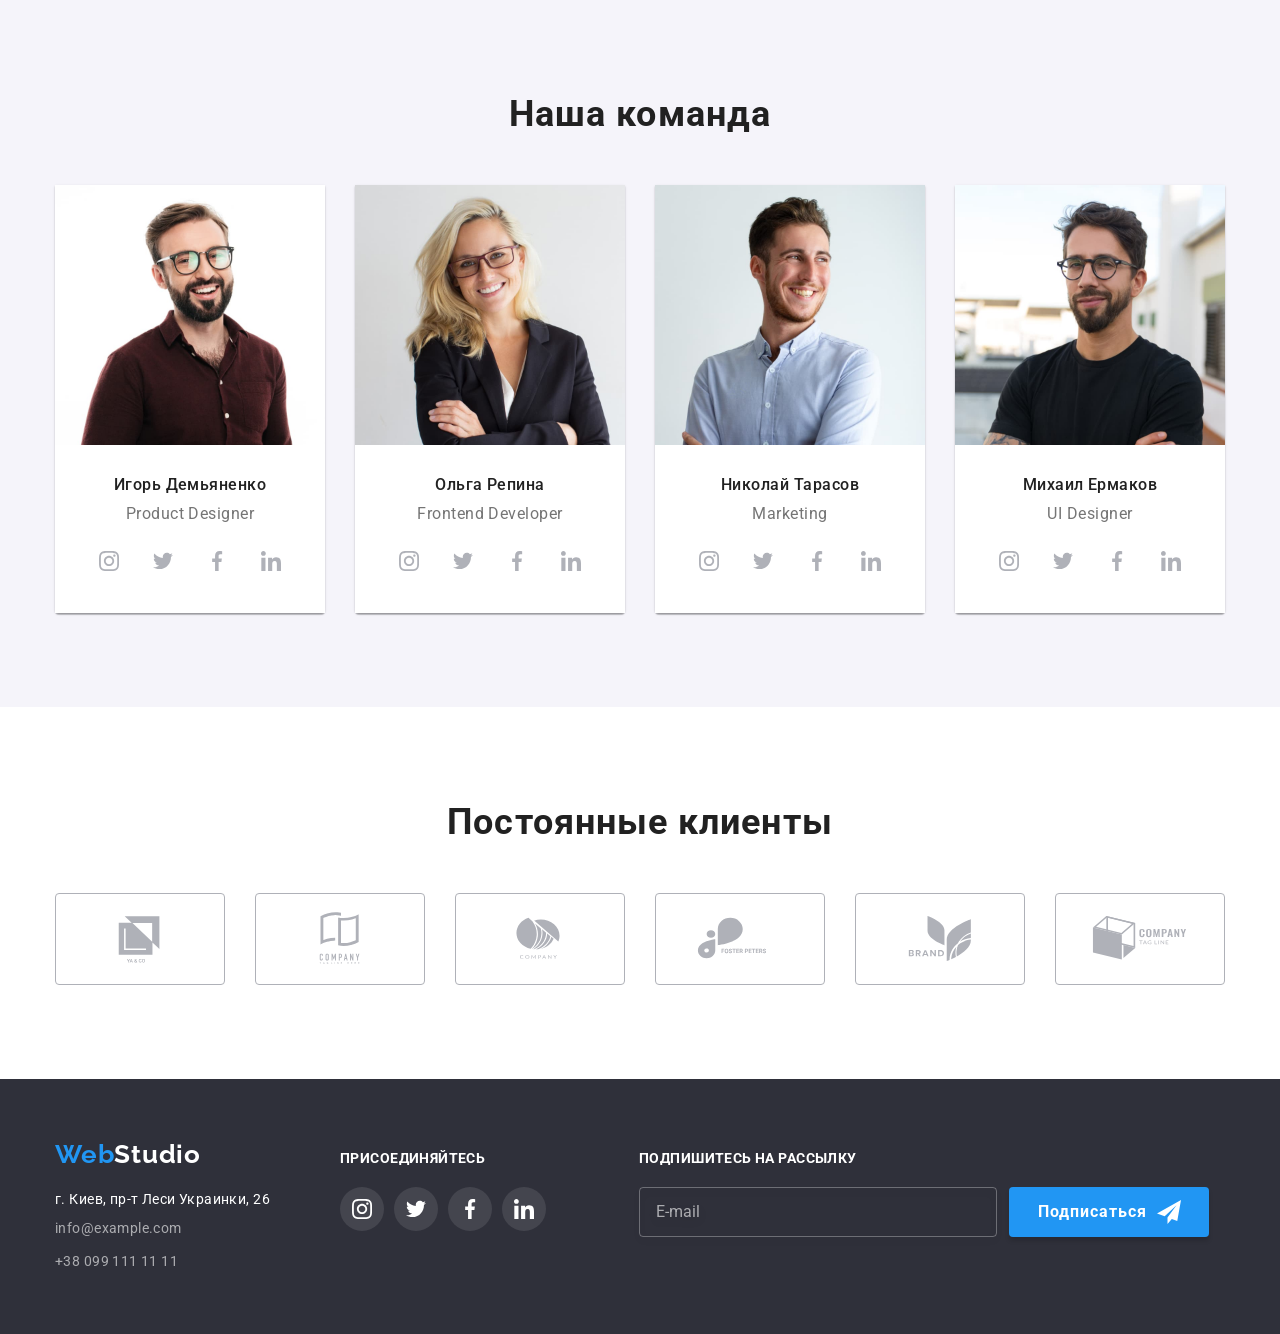
==== commit bf549eca: "Модальные формы" ====
--- a/index.html
+++ b/index.html
@@ -600,7 +600,7 @@
             </li>
           </ul>
         </div>
-        <div>
+        <div class="footer-follow">
           <p class="follow-text">Подпишитесь на рассылку</p>
           <form class="follow-form">
             <div class="follow-field">
@@ -610,10 +610,13 @@
                 id="follow"
                 placeholder="E-mail"
                 class="follow-input"
+                minlength="5"
+                required
               />
             </div>
-            <button type="submit" class="follow-btn btn">Подписаться
-              <svg class="icon-btn-follow"" width="24" height="24">
+            <button type="submit" class="follow-btn btn">
+              Подписаться
+              <svg class="icon-btn-follow" width="24" height="24">
                 <use href="./images/symbol-defs.svg#icon-btn-follow"></use>
               </svg>
             </button>
@@ -621,7 +624,7 @@
         </div>
       </div>
     </footer>
-    <div class="backdrop is-hidden" data-modal>
+    <div class="backdrop" data-modal>
       <div class="modal">
         <button type="button" class="modal-close-btn btn" data-modal-close>
           <svg class="modal-close-icon" width="18" height="18">
@@ -630,20 +633,84 @@
         </button>
         <p class="modal-title">Оставьте свои данные, мы вам перезвоним</p>
         <form class="modal-form">
-          <label for="user-name">Имя</label>
-          <input type="name" name="name" id="user-name" placeholder=" " class="modal-input">
-          <label for="user-tel">Телефон</label>
-          <input type="tel" name="tel" id="user-tel" placeholder=" " class="modal-input">
-          <label for="user-email">Почта</label>
-          <input type="email" name="email" id="user-email" placeholder=" " class="modal-input">
-          <label for="user-comment">Комментарий</label>
-          <textarea name="comment" id="user-comment" ></textarea>
+          <ul class="modal-form-list list">
+            <li class="modal-form-item">
+              <label for="user-name" class="modal-label">Имя</label>
+              <div class="modal-input-wrap">
+                <input
+                  type="text"
+                  name="name"
+                  id="user-name"
+                  placeholder=" "
+                  class="modal-input"
+                  required
+                  minlength="2"
+                />
+                <svg class="modal-svg" width="18" height="18">
+                  <use href="./images/symbol-defs.svg#icon-person-modal"></use>
+                </svg>
+              </div>
+            </li>
 
-            <input type="checkbox" class="agreenent" name="agreenent" id="agreenent">
-            <label for="agreenent">Соглашаюсь с рассылкой и принимаю <a href="" class="agreement-link">Условия договора</a></label>
+            <li class="modal-form-item">
+              <label for="user-tel" class="modal-label">Телефон</label>
+              <div class="modal-input-wrap">
+                <input
+                  type="tel"
+                  name="tel"
+                  id="user-tel"
+                  placeholder=" "
+                  class="modal-input"
+                  required
+                  minlength="5"
+                  autofocus
+                />
+                <svg class="modal-svg" width="18" height="18">
+                  <use href="./images/symbol-defs.svg#icon-phone-modal"></use>
+                </svg>
+              </div>
+            </li>
+            <li class="modal-form-item">
+              <label for="user-email" class="modal-label">Почта</label>
+              <div class="modal-input-wrap">
+                <input
+                  type="email"
+                  name="email"
+                  id="user-email"
+                  placeholder=" "
+                  class="modal-input"
+                  required
+                  minlength="5"
+                />
+                <svg class="modal-svg" width="18" height="18">
+                  <use href="./images/symbol-defs.svg#icon-email-modal"></use>
+                </svg>
+              </div>
+            </li>
+            <li class="modal-form-item">
+              <label for="user-comment" class="modal-label">Комментарий</label>
+              <textarea
+                name="comment"
+                id="user-comment"
+                class="modal-textarea"
+                placeholder="Введите текст"
+              ></textarea>
+              <input
+                type="checkbox"
+                class="agreenent"
+                name="agreenent"
+                id="agreenent"
+                required
+                minlength="5"
+              />
+            </li>
+          </ul>
+          <label for="agreenent"
+            >Соглашаюсь с рассылкой и принимаю
+            <a href="" class="agreement-link">Условия договора</a></label
+          >
           <button type="submit">Отправить</button>
-</form>
-
+        </form>
       </div>
     </div>
     <script src="./js/modal.js"></script>
--- a/css/styles.css
+++ b/css/styles.css
@@ -588,6 +588,7 @@
 
 .follow-field {
   display: block;
+
   width: 358px;
   height: 50px;
   margin-right: 12px;
@@ -596,24 +597,40 @@
 .follow-input {
   width: 100%;
   height: 100%;
+  padding-top: 15px;
+  padding-bottom: 15px;
+  padding-left: 16px;
   background-color: transparent;
+  font-weight: 400;
+  color: rgba(255, 255, 255, 0.6);
   border: 1px solid rgba(255, 255, 255, 0.3);
-  border-radius: 4px;
-}
-
+  filter: drop-shadow(0px 4px 4px rgba(0, 0, 0, 0.15));
+  border-radius: 4px;
+  outline: none;
+  cursor: pointer;
+}
+
+.follow-input::placeholder {
+  color: rgba(255, 255, 255, 0.6);
+}
 .follow-btn {
   display: flex;
-  justify-content: center;
-  align-items: center;
+  text-align: center;
+  position: relative;
+  min-width: 200px;
   border: 1px solid transparent;
   border-radius: 4px;
-  padding: 10px 29px;
-  min-width: 200px;
+  padding: 10px 62px 10px 29px;
+  margin-left: auto;
+  margin-right: auto;
+
   font-family: inherit;
   font-weight: 700;
   font-size: 16px;
   line-height: 1.875;
   letter-spacing: 0.06em;
+  border-radius: 4px;
+  border: none;
   color: var(--hero-title-color);
   background-color: var(--accent-color);
   box-shadow: 0px 4px 4px rgba(0, 0, 0, 0.15);
@@ -623,9 +640,14 @@
     color var(--transition-duration) var(--transition-timing);
 }
 
-/* .icon-btn-follow {
-  margin-left: 12px;
-} */
+.icon-btn-follow {
+  position: absolute;
+  width: 24px;
+  height: 24px;
+  top: 50%;
+  right: 28px;
+  transform: translateY(-50%);
+}
 
 /* Portfolio Page */
 
@@ -784,12 +806,13 @@
   transform: translate(-50%, -50%) scale(1) rotate(0);
 
   min-height: 581px;
-  min-width: 528px;
+  width: 528px;
 
   background-color: #ffffff;
   box-shadow: 0px 1px 3px rgba(0, 0, 0, 0.12), 0px 1px 1px rgba(0, 0, 0, 0.14),
     0px 2px 1px rgba(0, 0, 0, 0.2);
   border-radius: 4px;
+  padding: 40px;
 }
 
 .modal-close-btn {
@@ -807,4 +830,103 @@
   border: 1px solid rgba(0, 0, 0, 0.1);
   border-radius: 50%;
   fill: #000000;
-}
+  transition: fill var(--transition-duration) var(--transition-timing);
+}
+
+.modal-close-btn:hover,
+.modal-close-btn:focus {
+  fill: var(--accent-color);
+}
+
+.modal-title {
+  text-align: center;
+  margin-bottom: 12px;
+
+  font-weight: 700;
+  font-size: 20px;
+  line-height: 1.15;
+  text-align: center;
+  letter-spacing: 0.03em;
+  color: var(--main-title-color);
+}
+
+.modal-form-item {
+  display: flex;
+  flex-direction: column;
+  margin-bottom: 10px;
+}
+
+.modal-label {
+  margin-bottom: 4px;
+  font-size: 12px;
+  line-height: 1.167;
+  letter-spacing: 0.01em;
+  color: var(--main-text-color);
+}
+
+.modal-input-wrap {
+  position: relative;
+}
+
+.modal-input {
+  height: 40px;
+  width: 100%;
+  border: 1px solid rgba(33, 33, 33, 0.2);
+  border-radius: 4px;
+  outline: none;
+  padding-left: 42px;
+  cursor: pointer;
+  fill: var(--main-title-color);
+  transition: border-color var(--transition-duration) var(--transition-timing);
+}
+
+.modal-input:hover,
+.modal-input:focus {
+  border-color: var(--accent-color);
+}
+
+.modal-input + .modal-svg {
+  transition: fill var(--transition-duration) var(--transition-timing);
+}
+
+.modal-input:hover + .modal-svg {
+  fill: var(--accent-color);
+}
+
+.modal-input:focus + .modal-svg {
+  fill: var(--accent-color);
+}
+
+.modal-textarea {
+  width: 448px;
+  min-height: 120px;
+  resize: none;
+  margin-bottom: 20px;
+  border: 1px solid rgba(33, 33, 33, 0.2);
+  border-radius: 4px;
+  padding: 12px 16px;
+  outline: none;
+  cursor: pointer;
+  transition: border-color var(--transition-duration) var(--transition-timing);
+  fill: var(--main-title-color);
+}
+
+.modal-textarea:hover,
+.modal-textarea:focus {
+  border-color: var(--accent-color);
+}
+
+.modal-textarea::placeholder {
+  font-size: 12px;
+  line-height: 1.67;
+  letter-spacing: 0.01em;
+  color: rgba(117, 117, 117, 0.5);
+}
+
+.modal-svg {
+  fill: var(--main-title-color);
+  position: absolute;
+  top: 50%;
+  left: 12px;
+  transform: translateY(-50%);
+}
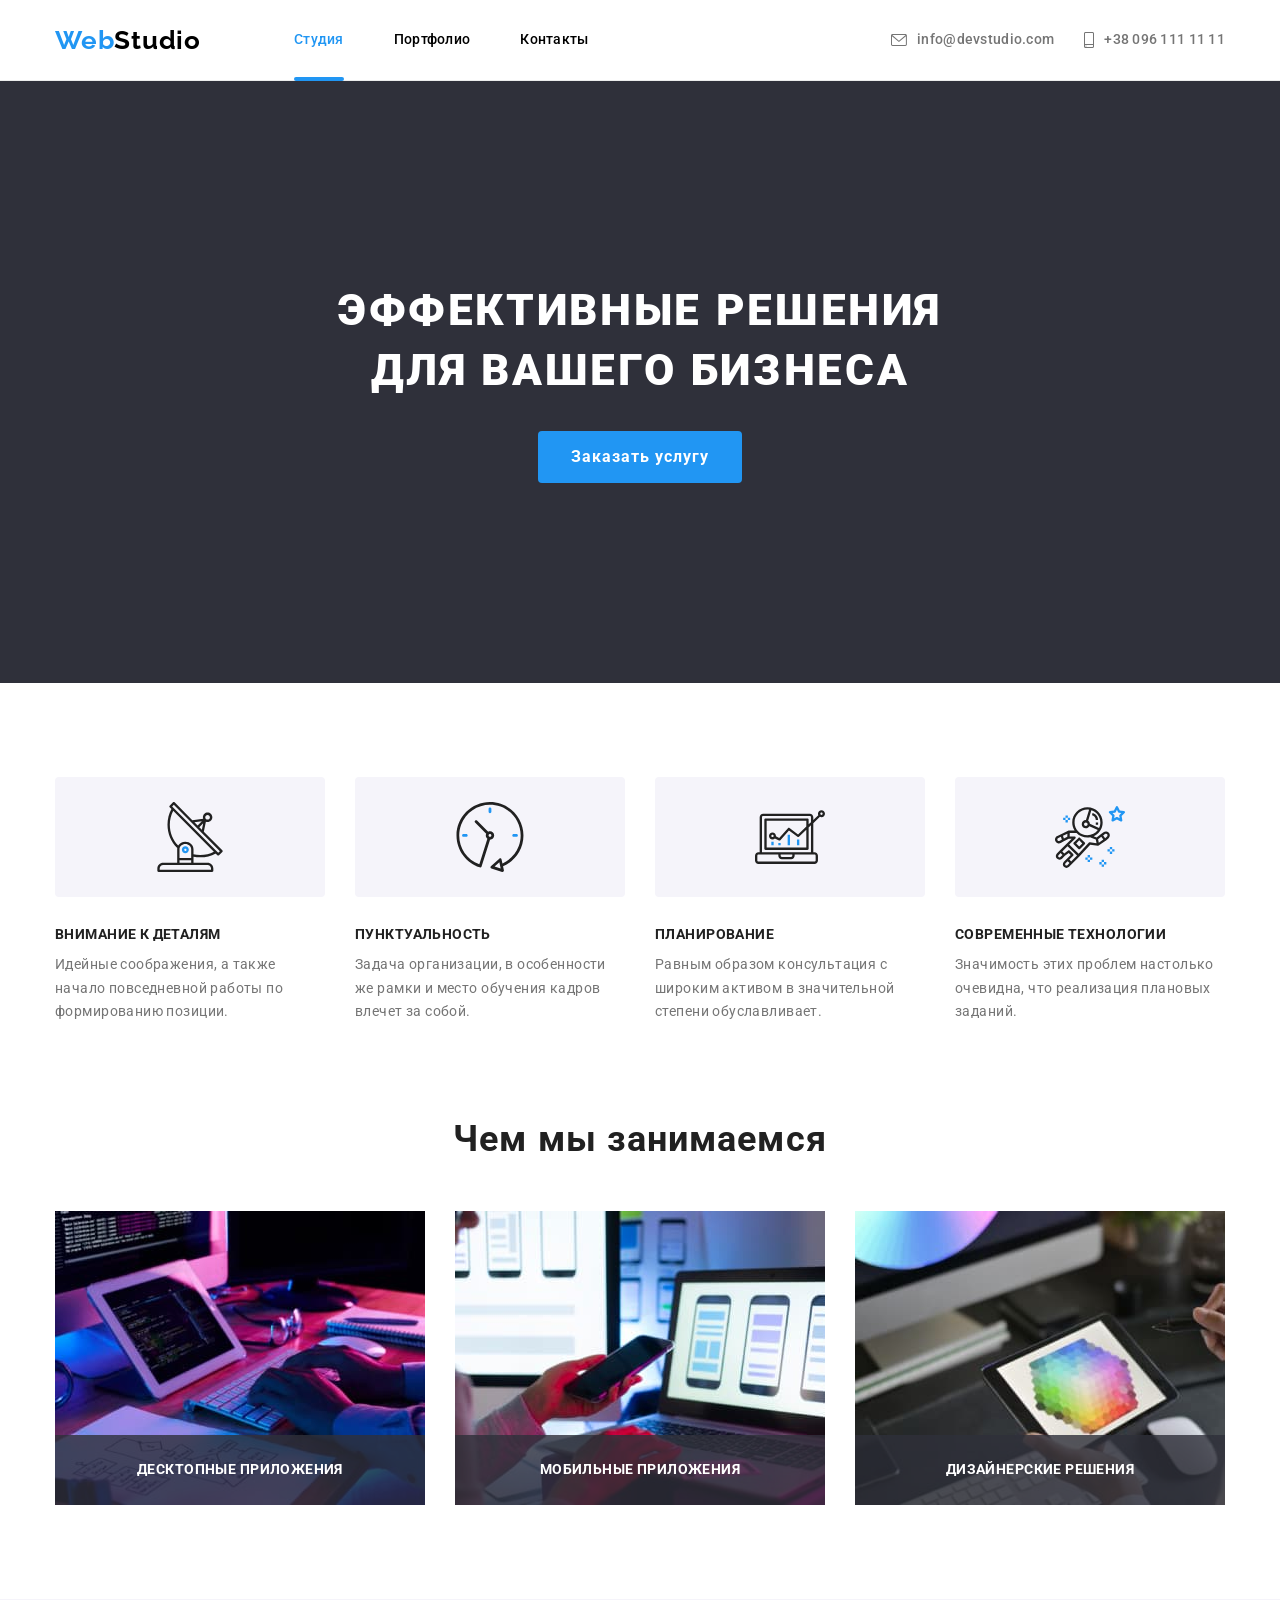
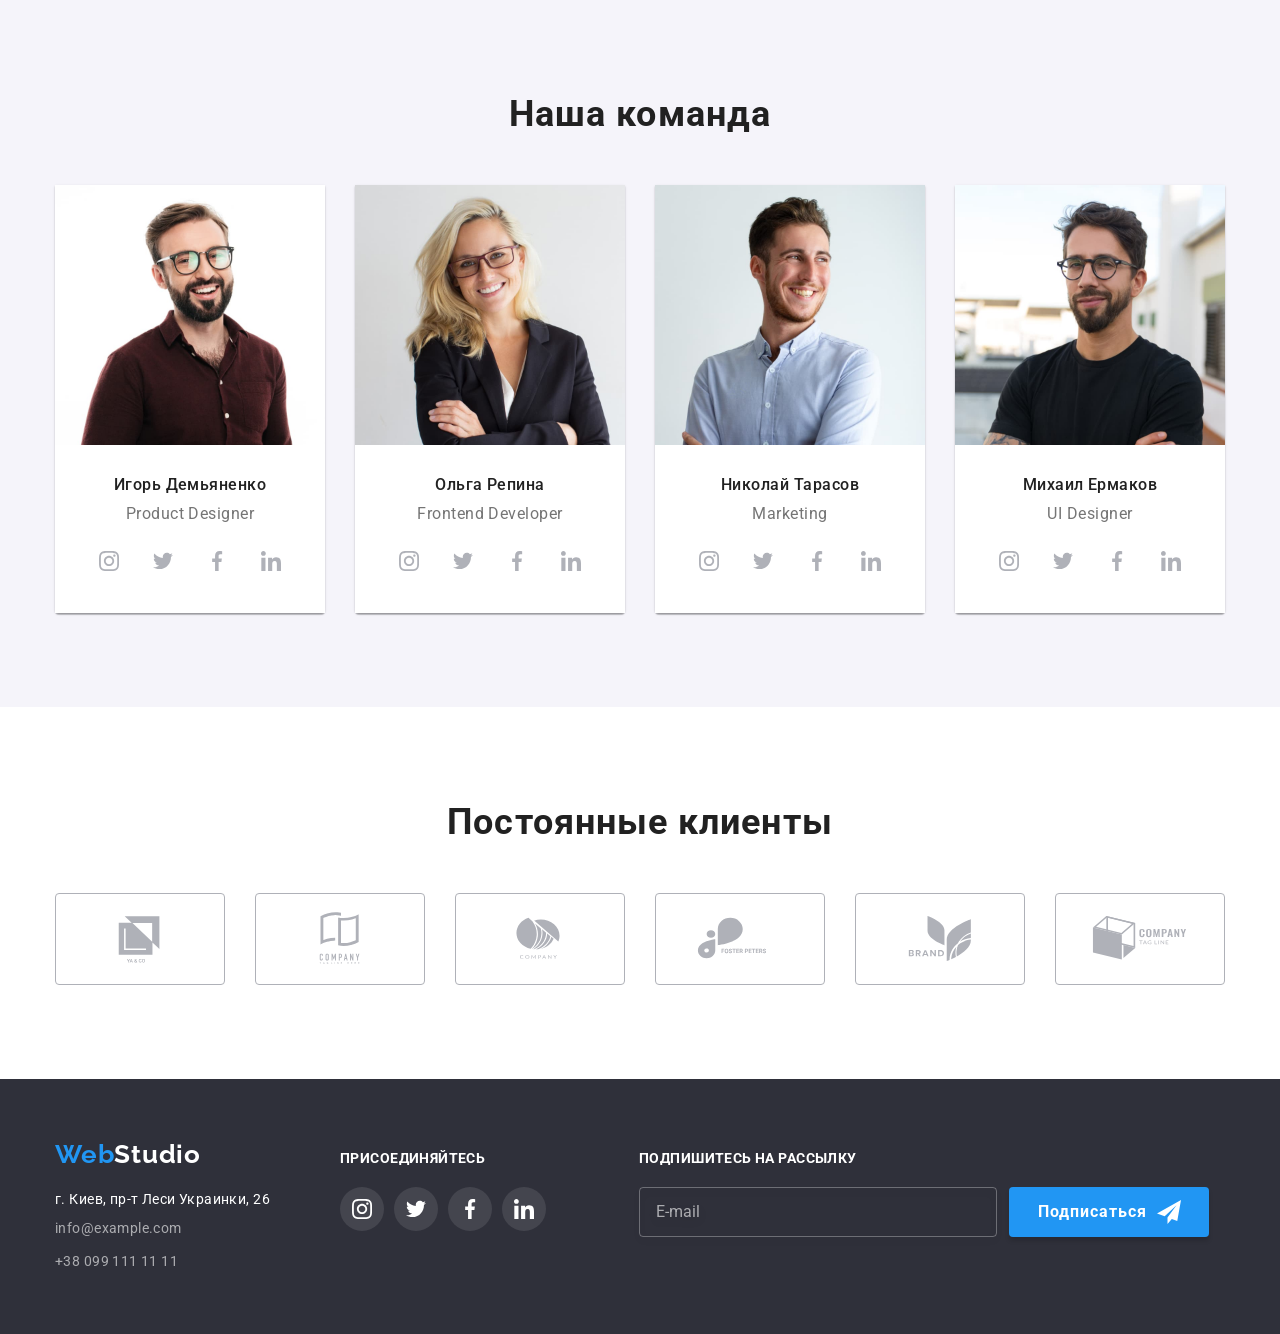
==== commit 5a7ff62d: "Оформление модальной формы" ====
--- a/index.html
+++ b/index.html
@@ -604,6 +604,7 @@
           <p class="follow-text">Подпишитесь на рассылку</p>
           <form class="follow-form">
             <div class="follow-field">
+              <label for="follow"></label>
               <input
                 type="email"
                 name="email"
@@ -624,7 +625,9 @@
         </div>
       </div>
     </footer>
-    <div class="backdrop" data-modal>
+
+    <!-- Модальное окно -->
+    <div class="backdrop is-hidden" data-modal>
       <div class="modal">
         <button type="button" class="modal-close-btn btn" data-modal-close>
           <svg class="modal-close-icon" width="18" height="18">
@@ -694,22 +697,30 @@
                 id="user-comment"
                 class="modal-textarea"
                 placeholder="Введите текст"
+                minlength="5"
               ></textarea>
-              <input
-                type="checkbox"
-                class="agreenent"
-                name="agreenent"
-                id="agreenent"
-                required
-                minlength="5"
-              />
             </li>
           </ul>
-          <label for="agreenent"
-            >Соглашаюсь с рассылкой и принимаю
-            <a href="" class="agreement-link">Условия договора</a></label
-          >
-          <button type="submit">Отправить</button>
+          <div class="agreement-form">
+            <input
+              type="checkbox"
+              class="modal-agreement visually-hidden"
+              id="agreement"
+              name="agreement"
+              value="agreement"
+              required
+            />
+            <label for="agreement" class="agreement-text">
+              <span>
+                <svg class="agreement-svg" width="11" height="8">
+                  <use href="./images/symbol-defs.svg#icon-check"></use>
+                </svg>
+              </span>
+              Соглашаюсь с рассылкой и принимаю&nbsp;
+              <a href="" class="agreement-link">Условия договора</a>
+            </label>
+          </div>
+          <button type="submit" class="modal-btn btn">Отправить</button>
         </form>
       </div>
     </div>
--- a/css/styles.css
+++ b/css/styles.css
@@ -613,12 +613,13 @@
 .follow-input::placeholder {
   color: rgba(255, 255, 255, 0.6);
 }
+
 .follow-btn {
   display: flex;
   text-align: center;
   position: relative;
   min-width: 200px;
-  border: 1px solid transparent;
+  border: none;
   border-radius: 4px;
   padding: 10px 62px 10px 29px;
   margin-left: auto;
@@ -629,8 +630,7 @@
   font-size: 16px;
   line-height: 1.875;
   letter-spacing: 0.06em;
-  border-radius: 4px;
-  border: none;
+
   color: var(--hero-title-color);
   background-color: var(--accent-color);
   box-shadow: 0px 4px 4px rgba(0, 0, 0, 0.15);
@@ -853,7 +853,14 @@
 .modal-form-item {
   display: flex;
   flex-direction: column;
+}
+
+.modal-form-item:not(:last-child) {
   margin-bottom: 10px;
+}
+
+.modal-form-item:last-child {
+  margin-bottom: 20px;
 }
 
 .modal-label {
@@ -901,7 +908,6 @@
   width: 448px;
   min-height: 120px;
   resize: none;
-  margin-bottom: 20px;
   border: 1px solid rgba(33, 33, 33, 0.2);
   border-radius: 4px;
   padding: 12px 16px;
@@ -930,3 +936,88 @@
   left: 12px;
   transform: translateY(-50%);
 }
+
+.agreement-form {
+  margin-bottom: 30px;
+  display: flex;
+  align-items: center;
+  justify-content: center;
+  margin-left: auto;
+  margin-right: auto;
+}
+
+.agreement-text {
+  display: flex;
+  align-items: center;
+
+  font-size: 14px;
+  line-height: 24px;
+  letter-spacing: 0.03em;
+  color: var(--main-text-color);
+}
+
+.agreement-svg {
+  fill: transparent;
+}
+
+.agreement-text span {
+  display: flex;
+  align-items: center;
+  justify-content: center;
+
+  width: 16px;
+  height: 15px;
+  border: 2px solid var(--main-title-color);
+  border-radius: 3px;
+  margin-right: 9px;
+}
+
+.modal-agreement:checked + .agreement-text span {
+  background-color: var(--accent-color);
+  border: none;
+}
+
+.modal-agreement + .agreement-text span {
+  transition: border-color var(--transition-duration) var(--transition-timing);
+}
+
+.modal-agreement:hover + .agreement-text span {
+  border-color: var(--accent-color);
+}
+
+.modal-agreement:focus + .agreement-text span {
+  border-color: var(--accent-color);
+}
+
+.modal-agreement:checked + .agreement-text .agreement-svg {
+  fill: var(--hero-title-color);
+}
+
+.modal-btn {
+  display: flex;
+  align-items: center;
+
+  min-width: 200px;
+  border: none;
+  border-radius: 4px;
+  padding: 10px 55px 10px 56px;
+  margin-left: auto;
+  margin-right: auto;
+
+  font-weight: 700;
+  font-size: 16px;
+  line-height: 1.875;
+  letter-spacing: 0.06em;
+  color: var(--hero-title-color);
+  background-color: var(--accent-color);
+  transition: box-shadow var(--transition-duration) var(--transition-timing);
+}
+
+.modal-btn:hover,
+.modal-btn:hover {
+  box-shadow: 0px 4px 4px rgba(0, 0, 0, 0.15);
+}
+
+.agreement-link {
+  color: var(--accent-color);
+}
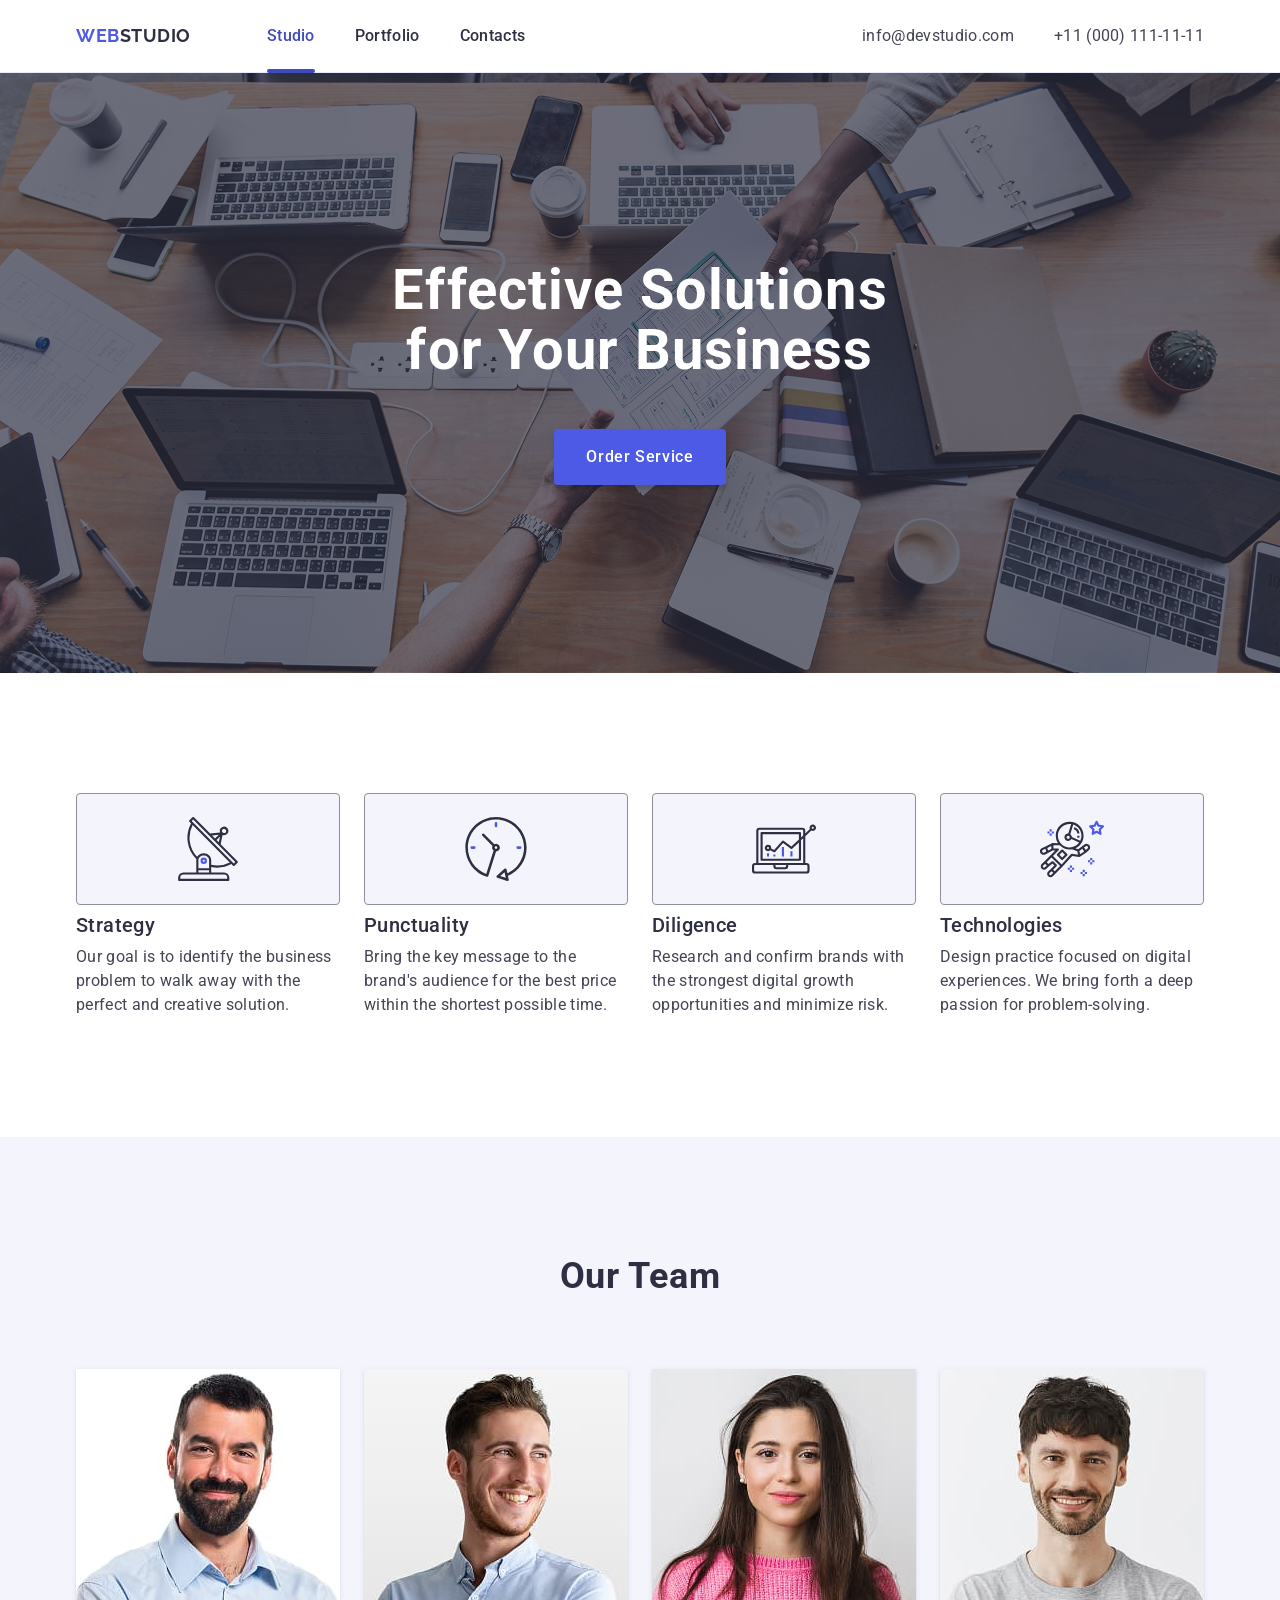
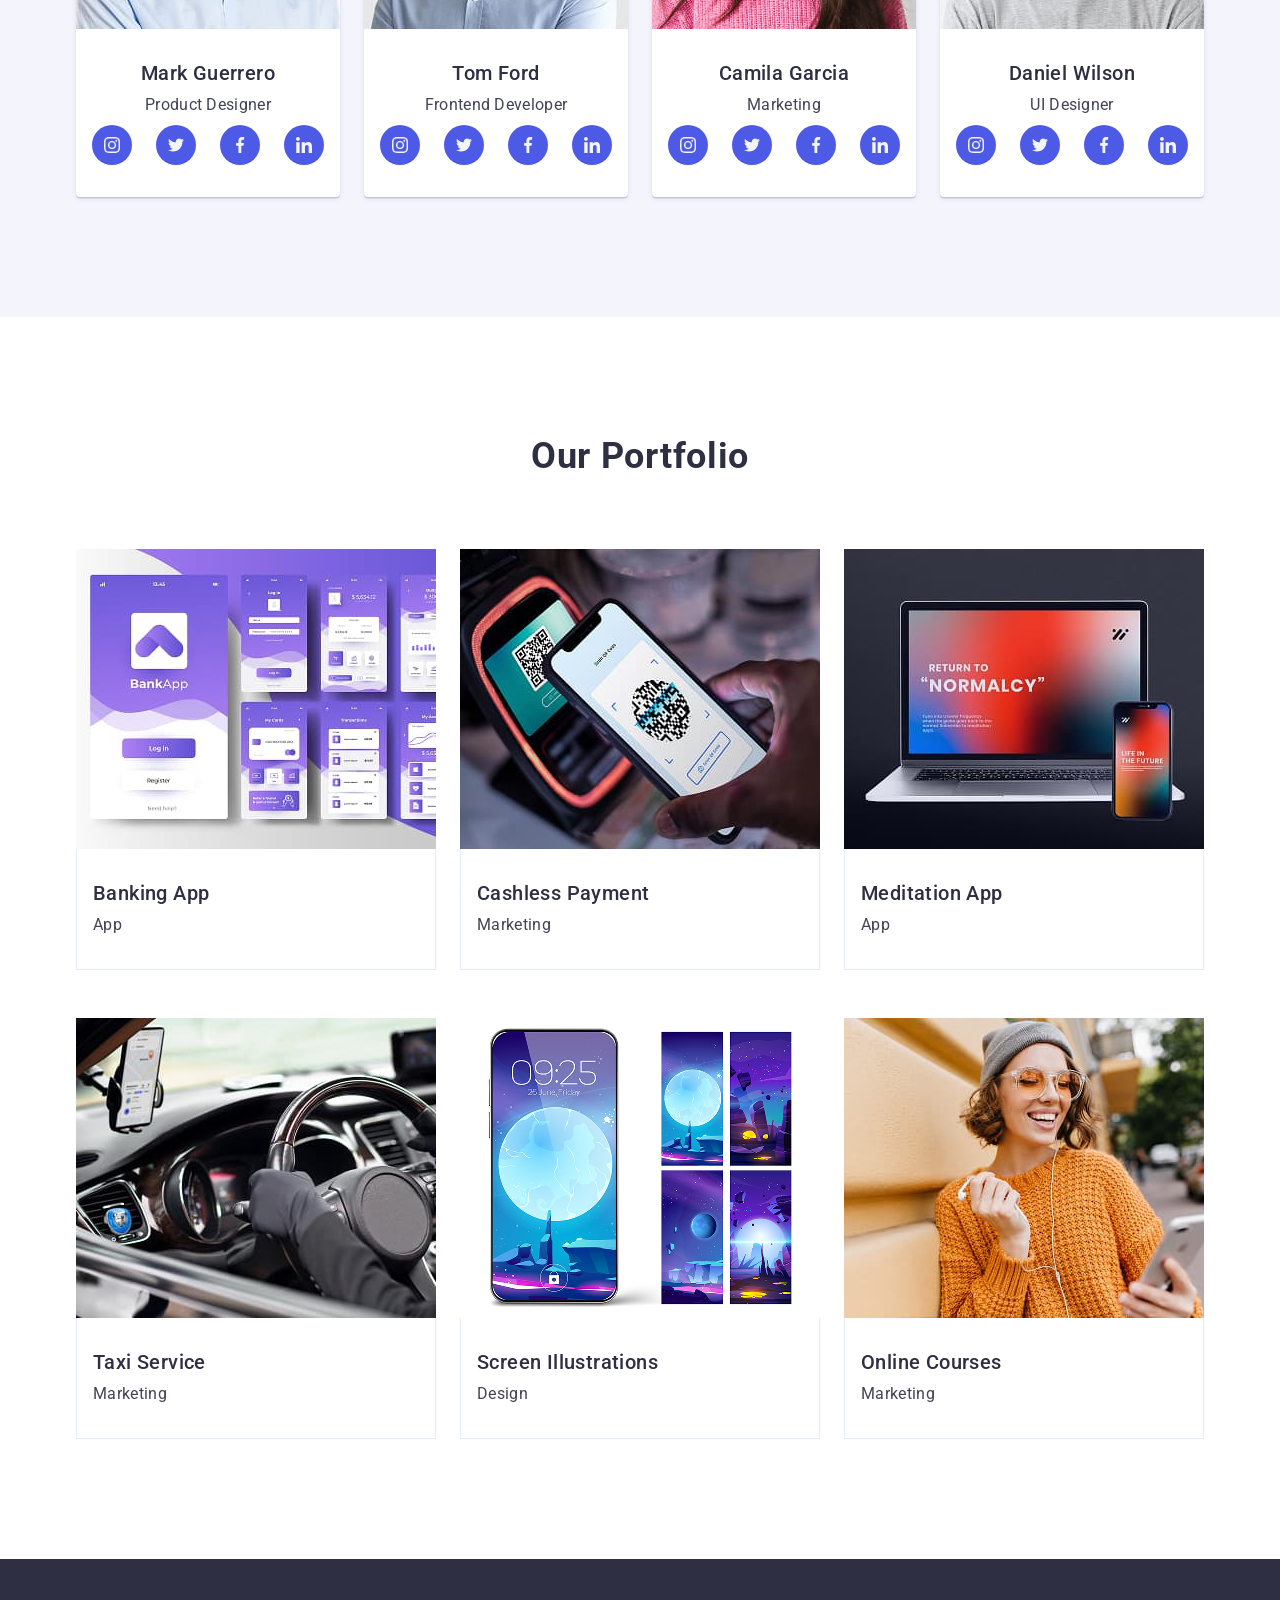
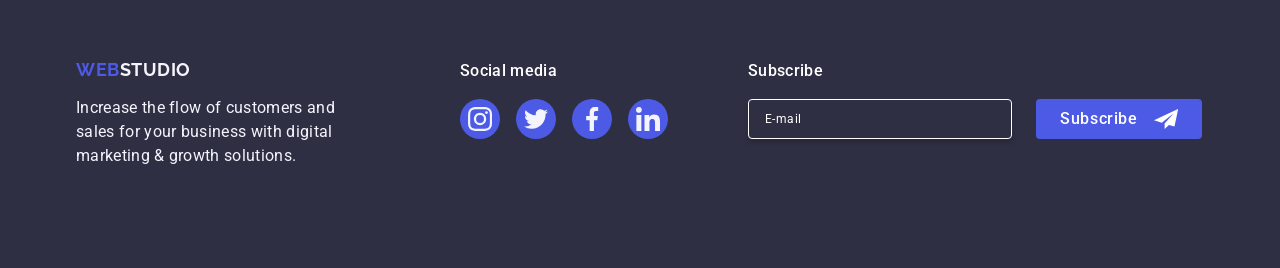
==== commit 3254d903: "HW-6" ====
--- a/index.html
+++ b/index.html
@@ -1,624 +1,429 @@
 <!DOCTYPE html>
-<html lang="ru">
+<html lang="en">
   <head>
     <meta charset="UTF-8" />
-    <meta http-equiv="X-UA-Compatible" content="IE=edge" />
     <meta name="viewport" content="width=device-width, initial-scale=1.0" />
+    <title>WebStudio</title>
     <link
-      href="https://fonts.googleapis.com/css2?family=Raleway:wght@700&family=Roboto:wght@400;500;700;900&display=swap"
+      rel="stylesheet"
+      href="https://cdn.jsdelivr.net/npm/modern-normalize@2.0.0/modern-normalize.min.css"
+    />
+    <link rel="preconnect" href="https://fonts.googleapis.com" />
+    <link rel="preconnect" href="https://fonts.gstatic.com" crossorigin />
+    <link
+      href="https://fonts.googleapis.com/css2?family=Borel&family=Raleway:ital,wght@0,700;1,700&family=Roboto:ital,wght@0,400;0,500;0,700;1,400;1,500;1,700&display=swap"
       rel="stylesheet"
     />
-    <link
-      rel="stylesheet"
-      href="https://cdnjs.cloudflare.com/ajax/libs/modern-normalize/1.1.0/modern-normalize.min.css"
-      integrity="sha512-wpPYUAdjBVSE4KJnH1VR1HeZfpl1ub8YT/NKx4PuQ5NmX2tKuGu6U/JRp5y+Y8XG2tV+wKQpNHVUX03MfMFn9Q=="
-      crossorigin="anonymous"
-      referrerpolicy="no-referrer"
-    />
     <link rel="stylesheet" href="./css/styles.css" />
-    <title>Студия</title>
   </head>
   <body>
-    <!-- Шапка сайта -->
+    <!-- header -->
     <header class="header">
-      <div class="container nav">
-        <nav class="header-nav nav">
-          <a href="./index.html" class="logo link"
-            >Web<span class="logo-header">Studio</span></a
+      <div class="container header-container">
+        <nav class="nav">
+          <a href="./index.html" class="header-logo"
+            >Web<span class="header-logo-accent">Studio</span></a
           >
-          <ul class="header-list list">
-            <li class="header-item">
-              <a href="./index.html" class="header-link link current">Студия</a>
-            </li>
-            <li class="header-item">
-              <a href="./portfolio.html" class="header-link link">Портфолио</a>
-            </li>
-            <li class="header-item">
-              <a href="" class="header-link link">Контакты</a>
-            </li>
+          <ul class="nav-list">
+            <li><a href="./index.html" class="nav-link current-link">Studio</a></li>
+            <li><a href="" class="nav-link">Portfolio</a></li>
+            <li><a href="" class="nav-link">Contacts</a></li>
           </ul>
         </nav>
-        <ul class="contact-list list">
-          <li class="contact-item">
-            <a href="mailto:info@devstudio.com" class="contact-link link">
-              <svg class="contact-icon" width="16" height="12">
-                <use href="./images/symbol-defs.svg#icon-envelope"></use>
-              </svg>
-              info@devstudio.com
-            </a>
-          </li>
-          <li class="contact-item">
-            <a href="tel:+380961111111" class="contact-link link">
-              <svg class="contact-icon" width="10" height="16">
-                <use href="./images/symbol-defs.svg#icon-smartphone"></use>
-              </svg>
-              +38 096 111 11 11
-            </a>
-          </li>
-        </ul>
+
+        <address class="address">
+          <ul class="address-list">
+            <li>
+              <a href="mailto:info@devstudio.com" class="contacts-link">info@devstudio.com</a>
+            </li>
+            <li>
+              <a href="tel:+110001111111" class="contacts-link">+11 (000) 111-11-11</a>
+            </li>
+          </ul>
+        </address>
       </div>
     </header>
 
-    <!-- Основная часть сайта -->
     <main>
-      <!-- Секция "герой" -->
-      <section class="hero">
+      <!-- section hero -->
+      <section class="section-hero">
         <div class="container">
-          <h1 class="hero-title">
-            Эффективные решения <br />для вашего бизнеса
-          </h1>
-          <button data-modal-open class="hero-btn btn">Заказать услугу</button>
+          <h1 class="hero-title">Effective Solutions for Your Business</h1>
+          <button type="button" class="button-hero">Order Service</button>
         </div>
       </section>
 
-      <!-- Секция "особенности" -->
-      <section class="features section">
+      <!-- section advantages -->
+      <section class="section section-advantages">
         <div class="container">
-          <h2 class="visually-hidden">Особенности вебстудии</h2>
-          <ul class="features-list list">
-            <li class="features-item">
-              <div class="features-pic">
-                <svg class="features-icon" width="70" height="70">
-                  <use href="./images/symbol-defs.svg#icon-antenna"></use>
-                </svg>
-              </div>
-              <h3 class="features-item-title">Внимание к деталям</h3>
-              <p class="features-text">
-                Идейные соображения, а также начало повседневной работы по
-                формированию позиции.
+          <h2 class="section-title visually-hidden">Advantages</h2>
+          <ul class="advantages-list">
+            <li class="advantages-item">
+              <div class="icon-container">
+                <svg class="advantages-icon" width="64" height="64">
+                  <use href="./images/icons.svg#icon-antenna"></use>
+                </svg>
+              </div>
+              <h3 class="advantages-title">Strategy</h3>
+              <p class="advantages-text">
+                Our goal is to identify the business problem to walk away with the perfect and
+                creative solution.
               </p>
             </li>
-            <li class="features-item">
-              <div class="features-pic">
-                <svg class="features-icon" width="70" height="70">
-                  <use href="./images/symbol-defs.svg#icon-clock"></use>
-                </svg>
-              </div>
-              <h3 class="features-item-title">Пунктуальность</h3>
-              <p class="features-text">
-                Задача организации, в особенности же рамки и место обучения
-                кадров влечет за собой.
+            <li class="advantages-item">
+              <div class="icon-container">
+                <svg class="advantages-icon" width="64" height="64">
+                  <use href="./images/icons.svg#icon-clock"></use>
+                </svg>
+              </div>
+              <h3 class="advantages-title">Punctuality</h3>
+              <p class="advantages-text">
+                Bring the key message to the brand's audience for the best price within the shortest
+                possible time.
               </p>
             </li>
-            <li class="features-item">
-              <div class="features-pic">
-                <svg class="features-icon" width="70" height="70">
-                  <use href="./images/symbol-defs.svg#icon-diagram"></use>
-                </svg>
-              </div>
-              <h3 class="features-item-title">Планирование</h3>
-              <p class="features-text">
-                Равным образом консультация с широким активом в значительной
-                степени обуславливает.
+            <li class="advantages-item">
+              <div class="icon-container">
+                <svg class="advantages-icon" width="64" height="64">
+                  <use href="./images/icons.svg#icon-diagram"></use>
+                </svg>
+              </div>
+              <h3 class="advantages-title">Diligence</h3>
+              <p class="advantages-text">
+                Research and confirm brands with the strongest digital growth opportunities and
+                minimize risk.
               </p>
             </li>
-            <li class="features-item">
-              <div class="features-pic">
-                <svg class="features-icon" width="70" height="70">
-                  <use href="./images/symbol-defs.svg#icon-astronaut"></use>
-                </svg>
-              </div>
-              <h3 class="features-item-title">Современные технологии</h3>
-              <p class="features-text">
-                Значимость этих проблем настолько очевидна, что реализация
-                плановых заданий.
+            <li class="advantages-item">
+              <div class="icon-container">
+                <svg class="advantages-icon" width="64" height="64">
+                  <use href="./images/icons.svg#icon-astronaut"></use>
+                </svg>
+              </div>
+              <h3 class="advantages-title">Technologies</h3>
+              <p class="advantages-text">
+                Design practice focused on digital experiences. We bring forth a deep passion for
+                problem-solving.
               </p>
             </li>
           </ul>
         </div>
       </section>
 
-      <!-- Секция "Чем мы занимаемся" -->
-      <section class="about section">
+      <!-- section our team -->
+      <section class="section section-team">
         <div class="container">
-          <h2 class="about-title">Чем мы занимаемся</h2>
-          <ul class="about-list list">
-            <li class="about-item">
-              <img
-                src="./images/image1.jpg"
-                alt="процесс разработки"
-                width="370"
-                height="294"
-              />
-              <p class="about-overlay-text">Десктопные приложения</p>
-            </li>
-            <li class="about-item">
-              <img
-                src="./images/image2.jpg"
-                alt="разработка мобильного приложения"
-                width="370"
-                height="294"
-              />
-              <p class="about-overlay-text">Мобильные приложения</p>
-            </li>
-            <li class="about-item">
-              <img
-                src="./images/image3.jpg"
-                alt="подбор цвета для веб дизайна"
-                width="370"
-                height="294"
-              />
-              <p class="about-overlay-text">Дизайнерские решения</p>
+          <h2 class="section-title">Our Team</h2>
+          <ul class="team-list">
+            <li class="team-item">
+              <img src="./images/team1.jpg" alt="Mark Guerrero's photo" width="264" height="260" />
+              <div class="team-information">
+                <h3 class="team-title">Mark Guerrero</h3>
+                <p class="team-text">Product Designer</p>
+                <ul class="social-list">
+                  <li class="social-item">
+                    <a class="social-link" href="">
+                      <svg class="social-icon" width="16" height="16">
+                        <use href="./images/icons.svg#icon-instagram"></use>
+                      </svg>
+                    </a>
+                  </li>
+                  <li class="social-item">
+                    <a class="social-link" href="">
+                      <svg class="social-icon" width="16" height="16">
+                        <use href="./images/icons.svg#icon-twitter"></use>
+                      </svg>
+                    </a>
+                  </li>
+                  <li class="social-item">
+                    <a class="social-link" href="">
+                      <svg class="social-icon" width="16" height="16">
+                        <use href="./images/icons.svg#icon-facebook"></use>
+                      </svg>
+                    </a>
+                  </li>
+                  <li class="social-item">
+                    <a class="social-link" href="">
+                      <svg class="social-icon" width="16" height="16">
+                        <use href="./images/icons.svg#icon-linkedin"></use>
+                      </svg>
+                    </a>
+                  </li>
+                </ul>
+              </div>
+            </li>
+            <li class="team-item">
+              <img src="./images/team2.jpg" alt="Tom Ford's photo" width="264" height="260" />
+              <div class="team-information">
+                <h3 class="team-title">Tom Ford</h3>
+                <p class="team-text">Frontend Developer</p>
+                <ul class="social-list">
+                  <li class="social-item">
+                    <a class="social-link" href="">
+                      <svg class="social-icon" width="16" height="16">
+                        <use href="./images/icons.svg#icon-instagram"></use>
+                      </svg>
+                    </a>
+                  </li>
+                  <li class="social-item">
+                    <a class="social-link" href="">
+                      <svg class="social-icon" width="16" height="16">
+                        <use href="./images/icons.svg#icon-twitter"></use>
+                      </svg>
+                    </a>
+                  </li>
+                  <li class="social-item">
+                    <a class="social-link" href="">
+                      <svg class="social-icon" width="16" height="16">
+                        <use href="./images/icons.svg#icon-facebook"></use>
+                      </svg>
+                    </a>
+                  </li>
+                  <li class="social-item">
+                    <a class="social-link" href="">
+                      <svg class="social-icon" width="16" height="16">
+                        <use href="./images/icons.svg#icon-linkedin"></use>
+                      </svg>
+                    </a>
+                  </li>
+                </ul>
+              </div>
+            </li>
+            <li class="team-item">
+              <img src="./images/team3.jpg" alt="Camila Garcia's photo" width="264" height="260" />
+              <div class="team-information">
+                <h3 class="team-title">Camila Garcia</h3>
+                <p class="team-text">Marketing</p>
+                <ul class="social-list">
+                  <li class="social-item">
+                    <a class="social-link" href="">
+                      <svg class="social-icon" width="16" height="16">
+                        <use href="./images/icons.svg#icon-instagram"></use>
+                      </svg>
+                    </a>
+                  </li>
+                  <li class="social-item">
+                    <a class="social-link" href="">
+                      <svg class="social-icon" width="16" height="16">
+                        <use href="./images/icons.svg#icon-twitter"></use>
+                      </svg>
+                    </a>
+                  </li>
+                  <li class="social-item">
+                    <a class="social-link" href="">
+                      <svg class="social-icon" width="16" height="16">
+                        <use href="./images/icons.svg#icon-facebook"></use>
+                      </svg>
+                    </a>
+                  </li>
+                  <li class="social-item">
+                    <a class="social-link" href="">
+                      <svg class="social-icon" width="16" height="16">
+                        <use href="./images/icons.svg#icon-linkedin"></use>
+                      </svg>
+                    </a>
+                  </li>
+                </ul>
+              </div>
+            </li>
+            <li class="team-item">
+              <img src="./images/team4.jpg" alt="Daniel Wilson's photo" width="264" height="260" />
+              <div class="team-information">
+                <h3 class="team-title">Daniel Wilson</h3>
+                <p class="team-text">UI Designer</p>
+                <ul class="social-list">
+                  <li class="social-item">
+                    <a class="social-link" href="">
+                      <svg class="social-icon" width="16" height="16">
+                        <use href="./images/icons.svg#icon-instagram"></use>
+                      </svg>
+                    </a>
+                  </li>
+                  <li class="social-item">
+                    <a class="social-link" href="">
+                      <svg class="social-icon" width="16" height="16">
+                        <use href="./images/icons.svg#icon-twitter"></use>
+                      </svg>
+                    </a>
+                  </li>
+                  <li class="social-item">
+                    <a class="social-link" href="">
+                      <svg class="social-icon" width="16" height="16">
+                        <use href="./images/icons.svg#icon-facebook"></use>
+                      </svg>
+                    </a>
+                  </li>
+                  <li class="social-item">
+                    <a class="social-link" href="">
+                      <svg class="social-icon" width="16" height="16">
+                        <use href="./images/icons.svg#icon-linkedin"></use>
+                      </svg>
+                    </a>
+                  </li>
+                </ul>
+              </div>
             </li>
           </ul>
         </div>
       </section>
 
-      <!-- Секция "Наша команда" -->
-      <section class="team section">
+      <!-- section portfolio-->
+      <section class="section-portfolio section">
         <div class="container">
-          <h2 class="team-title">Наша команда</h2>
-          <ul class="team-list list">
-            <li class="team-item">
-              <img
-                src="./images/photo1.jpg"
-                alt="фото Игоря Демьяненко"
-                width="270"
-                height="260"
-                class="image"
-              />
-              <div class="team-card">
-                <h3 class="team-card-title">Игорь Демьяненко</h3>
-                <p lang="en" class="team-card-text">Product Designer</p>
-                <ul class="team-soc-list list">
-                  <li class="team-soc-item">
-                    <a
-                      href="Instagram.com"
-                      target="_blank"
-                      rel="noreferrer noopener"
-                      class="team-soc-link"
-                    >
-                      <svg class="team-soc-icon" width="20" height="20">
-                        <use
-                          href="./images/symbol-defs.svg#icon-instagram"
-                        ></use></svg
-                    ></a>
-                  </li>
-                  <li class="team-soc-item">
-                    <a
-                      href="Twitter.com"
-                      target="_blank"
-                      rel="noreferrer noopener"
-                      class="team-soc-link"
-                    >
-                      <svg class="team-soc-icon" width="20" height="20">
-                        <use
-                          href="./images/symbol-defs.svg#icon-twitter"
-                        ></use></svg
-                    ></a>
-                  </li>
-                  <li class="team-soc-item">
-                    <a
-                      href="Facebook.com"
-                      target="_blank"
-                      rel="noreferrer noopener"
-                      class="team-soc-link"
-                    >
-                      <svg class="team-soc-icon" width="20" height="20">
-                        <use
-                          href="./images/symbol-defs.svg#icon-facebook"
-                        ></use></svg
-                    ></a>
-                  </li>
-                  <li class="team-soc-item">
-                    <a
-                      href="Linkedin.com"
-                      target="_blank"
-                      rel="noreferrer noopener"
-                      class="team-soc-link"
-                    >
-                      <svg class="team-soc-icon" width="20" height="20">
-                        <use
-                          href="./images/symbol-defs.svg#icon-linkedin"
-                        ></use></svg
-                    ></a>
-                  </li>
-                </ul>
-              </div>
-            </li>
-            <li class="team-item">
-              <img
-                src="./images/photo2.jpg"
-                alt="фото Ольги Репиной"
-                width="270"
-                height="260"
-                class="image"
-              />
-              <div class="team-card">
-                <h3 class="team-card-title">Ольга Репина</h3>
-                <p lang="en" class="team-card-text">Frontend Developer</p>
-                <ul class="team-soc-list list">
-                  <li class="team-soc-item">
-                    <a
-                      href="Instagram.com"
-                      target="_blank"
-                      rel="noreferrer noopener"
-                      class="team-soc-link"
-                    >
-                      <svg class="team-soc-icon" width="20" height="20">
-                        <use
-                          href="./images/symbol-defs.svg#icon-instagram"
-                        ></use></svg
-                    ></a>
-                  </li>
-                  <li class="team-soc-item">
-                    <a
-                      href="Twitter.com"
-                      target="_blank"
-                      rel="noreferrer noopener"
-                      class="team-soc-link"
-                    >
-                      <svg class="team-soc-icon" width="20" height="20">
-                        <use
-                          href="./images/symbol-defs.svg#icon-twitter"
-                        ></use></svg
-                    ></a>
-                  </li>
-                  <li class="team-soc-item">
-                    <a
-                      href="Facebook.com"
-                      target="_blank"
-                      rel="noreferrer noopener"
-                      class="team-soc-link"
-                    >
-                      <svg class="team-soc-icon" width="20" height="20">
-                        <use
-                          href="./images/symbol-defs.svg#icon-facebook"
-                        ></use></svg
-                    ></a>
-                  </li>
-                  <li class="team-soc-item">
-                    <a
-                      href="Linkedin.com"
-                      target="_blank"
-                      rel="noreferrer noopener"
-                      class="team-soc-link"
-                    >
-                      <svg class="team-soc-icon" width="20" height="20">
-                        <use
-                          href="./images/symbol-defs.svg#icon-linkedin"
-                        ></use></svg
-                    ></a>
-                  </li>
-                </ul>
-              </div>
-            </li>
-            <li class="team-item">
-              <img
-                src="./images/photo3.jpg"
-                alt="фото Николая Тарасова"
-                width="270"
-                height="260"
-                class="image"
-              />
-              <div class="team-card">
-                <h3 class="team-card-title">Николай Тарасов</h3>
-                <p lang="en" class="team-card-text">Marketing</p>
-                <ul class="team-soc-list list">
-                  <li class="team-soc-item">
-                    <a
-                      href="Instagram.com"
-                      target="_blank"
-                      rel="noreferrer noopener"
-                      class="team-soc-link"
-                    >
-                      <svg class="team-soc-icon" width="20" height="20">
-                        <use
-                          href="./images/symbol-defs.svg#icon-instagram"
-                        ></use></svg
-                    ></a>
-                  </li>
-                  <li class="team-soc-item">
-                    <a
-                      href="Twitter.com"
-                      target="_blank"
-                      rel="noreferrer noopener"
-                      class="team-soc-link"
-                    >
-                      <svg class="team-soc-icon" width="20" height="20">
-                        <use
-                          href="./images/symbol-defs.svg#icon-twitter"
-                        ></use></svg
-                    ></a>
-                  </li>
-                  <li class="team-soc-item">
-                    <a
-                      href="Facebook.com"
-                      target="_blank"
-                      rel="noreferrer noopener"
-                      class="team-soc-link"
-                    >
-                      <svg class="team-soc-icon" width="20" height="20">
-                        <use
-                          href="./images/symbol-defs.svg#icon-facebook"
-                        ></use></svg
-                    ></a>
-                  </li>
-                  <li class="team-soc-item">
-                    <a
-                      href="Linkedin.com"
-                      target="_blank"
-                      rel="noreferrer noopener"
-                      class="team-soc-link"
-                    >
-                      <svg class="team-soc-icon" width="20" height="20">
-                        <use
-                          href="./images/symbol-defs.svg#icon-linkedin"
-                        ></use>
-                      </svg>
-                    </a>
-                  </li>
-                </ul>
-              </div>
-            </li>
-            <li class="team-item">
-              <img
-                src="./images/photo4.jpg"
-                alt="фото Михаила Ермакова"
-                width="270"
-                height="260"
-                class="image"
-              />
-              <div class="team-card">
-                <h3 class="team-card-title">Михаил Ермаков</h3>
-                <p lang="en" class="team-card-text">UI Designer</p>
-                <ul class="team-soc-list list">
-                  <li class="team-soc-item">
-                    <a
-                      href="Instagram.com"
-                      target="_blank"
-                      rel="noreferrer noopener"
-                      class="team-soc-link"
-                    >
-                      <svg class="team-soc-icon" width="20" height="20">
-                        <use
-                          href="./images/symbol-defs.svg#icon-instagram"
-                        ></use></svg
-                    ></a>
-                  </li>
-                  <li class="team-soc-item">
-                    <a
-                      href="Twitter.com"
-                      target="_blank"
-                      rel="noreferrer noopener"
-                      class="team-soc-link"
-                    >
-                      <svg class="team-soc-icon" width="20" height="20">
-                        <use
-                          href="./images/symbol-defs.svg#icon-twitter"
-                        ></use></svg
-                    ></a>
-                  </li>
-                  <li class="team-soc-item">
-                    <a
-                      href="Facebook.com"
-                      target="_blank"
-                      rel="noreferrer noopener"
-                      class="team-soc-link"
-                    >
-                      <svg class="team-soc-icon" width="20" height="20">
-                        <use
-                          href="./images/symbol-defs.svg#icon-facebook"
-                        ></use></svg
-                    ></a>
-                  </li>
-                  <li class="team-soc-item">
-                    <a
-                      href="Linkedin.com"
-                      target="_blank"
-                      rel="noreferrer noopener"
-                      class="team-soc-link"
-                    >
-                      <svg class="team-soc-icon" width="20" height="20">
-                        <use
-                          href="./images/symbol-defs.svg#icon-linkedin"
-                        ></use></svg
-                    ></a>
-                  </li>
-                </ul>
-              </div>
-            </li>
-          </ul>
-        </div>
-      </section>
-
-      <!-- Секция "Постоянные клиенты" -->
-      <section class="clients section">
-        <div class="container">
-          <h2 class="clients-title">Постоянные клиенты</h2>
-          <ul class="clients-list list">
-            <li class="clients-item">
-              <a
-                href=""
-                target="_blank"
-                rel="noreferrer noopener"
-                class="clients-link"
-              >
-                <svg class="clients-icon" width="106" height="60">
-                  <use href="./images/symbol-defs.svg#icon-logo1"></use>
-                </svg>
-              </a>
-            </li>
-            <li class="clients-item">
-              <a
-                href=""
-                target="_blank"
-                rel="noreferrer noopener"
-                class="clients-link"
-                ><svg class="clients-icon" width="106" height="60">
-                  <use href="./images/symbol-defs.svg#icon-logo2"></use></svg
-              ></a>
-            </li>
-            <li class="clients-item">
-              <a
-                href=""
-                target="_blank"
-                rel="noreferrer noopener"
-                class="clients-link"
-                ><svg class="clients-icon" width="106" height="60">
-                  <use href="./images/symbol-defs.svg#icon-logo3"></use></svg
-              ></a>
-            </li>
-            <li class="clients-item">
-              <a
-                href=""
-                target="_blank"
-                rel="noreferrer noopener"
-                class="clients-link"
-                ><svg class="clients-icon" width="106" height="60">
-                  <use href="./images/symbol-defs.svg#icon-logo4"></use></svg
-              ></a>
-            </li>
-            <li class="clients-item">
-              <a
-                href=""
-                target="_blank"
-                rel="noreferrer noopener"
-                class="clients-link"
-                ><svg class="clients-icon" width="106" height="60">
-                  <use href="./images/symbol-defs.svg#icon-logo5"></use></svg
-              ></a>
-            </li>
-            <li class="clients-item">
-              <a
-                href=""
-                target="_blank"
-                rel="noreferrer noopener"
-                class="clients-link"
-                ><svg class="clients-icon" width="106" height="60">
-                  <use href="./images/symbol-defs.svg#icon-logo6"></use></svg
-              ></a>
+          <h2 class="section-title">Our Portfolio</h2>
+          <ul class="portfolio-list">
+            <li class="portfolio-item">
+              <div class="portfolio-img">
+                <img src="./images/portfolio1.jpg" alt="Banking App" width="360" height="300" />
+                <p class="overlay">
+                  14 Stylish and User-Friendly App Design Concepts · Task Manager App · Calorie
+                  Tracker App · Exotic Fruit Ecommerce App · Cloud Storage App
+                </p>
+              </div>
+              <div class="portfolio-card">
+                <h3 class="portfolio-title">Banking App</h3>
+                <p class="portfolio-text">App</p>
+              </div>
+            </li>
+            <li class="portfolio-item">
+              <div class="portfolio-img">
+                <img
+                  src="./images/portfolio2.jpg"
+                  alt="Cashless Payment"
+                  width="360"
+                  height="300"
+                />
+                <p class="overlay">
+                  14 Stylish and User-Friendly App Design Concepts · Task Manager App · Calorie
+                  Tracker App · Exotic Fruit Ecommerce App · Cloud Storage App
+                </p>
+              </div>
+              <div class="portfolio-card">
+                <h3 class="portfolio-title">Cashless Payment</h3>
+                <p class="portfolio-text">Marketing</p>
+              </div>
+            </li>
+            <li class="portfolio-item">
+              <div class="portfolio-img">
+                <img src="./images/portfolio3.jpg" alt="Meditation App" width="360" height="300" />
+                <p class="overlay">
+                  14 Stylish and User-Friendly App Design Concepts · Task Manager App · Calorie
+                  Tracker App · Exotic Fruit Ecommerce App · Cloud Storage App
+                </p>
+              </div>
+              <div class="portfolio-card">
+                <h3 class="portfolio-title">Meditation App</h3>
+                <p class="portfolio-text">App</p>
+              </div>
+            </li>
+            <li class="portfolio-item">
+              <div class="portfolio-img">
+                <img src="./images/portfolio4.jpg" alt="Taxi Service" width="360" height="300" />
+                <p class="overlay">
+                  14 Stylish and User-Friendly App Design Concepts · Task Manager App · Calorie
+                  Tracker App · Exotic Fruit Ecommerce App · Cloud Storage App
+                </p>
+              </div>
+              <div class="portfolio-card">
+                <h3 class="portfolio-title">Taxi Service</h3>
+                <p class="portfolio-text">Marketing</p>
+              </div>
+            </li>
+            <li class="portfolio-item">
+              <div class="portfolio-img">
+                <img
+                  src="./images/portfolio5.jpg"
+                  alt="Screen Illustrations"
+                  width="360"
+                  height="300"
+                />
+                <p class="overlay">
+                  14 Stylish and User-Friendly App Design Concepts · Task Manager App · Calorie
+                  Tracker App · Exotic Fruit Ecommerce App · Cloud Storage App
+                </p>
+              </div>
+              <div class="portfolio-card">
+                <h3 class="portfolio-title">Screen Illustrations</h3>
+                <p class="portfolio-text">Design</p>
+              </div>
+            </li>
+            <li class="portfolio-item">
+              <div class="portfolio-img">
+                <img src="./images/portfolio6.jpg" alt="Online Courses" width="360" height="300" />
+                <p class="overlay">
+                  14 Stylish and User-Friendly App Design Concepts · Task Manager App · Calorie
+                  Tracker App · Exotic Fruit Ecommerce App · Cloud Storage App
+                </p>
+              </div>
+              <div class="portfolio-card">
+                <h3 class="portfolio-title">Online Courses</h3>
+                <p class="portfolio-text">Marketing</p>
+              </div>
             </li>
           </ul>
         </div>
       </section>
     </main>
 
-    <!-- Подвал сайта -->
+    <!-- footer -->
     <footer class="footer">
-      <div class="container blocks">
-        <div class="footer-contacts">
-          <a href="./index.html" class="logo link"
-            >Web<span class="logo-footer">Studio</span></a
-          >
-          <address class="footer-address">
-            <ul class="address-list list">
-              <li class="address-item">
-                <a
-                  href="https://goo.gl/maps/TXbuBhdWPS78tGni8"
-                  target="_blank"
-                  rel="noreferrer noopener"
-                  class="address-link link"
-                >
-                  г. Киев, пр-т Леси Украинки, 26
-                </a>
-              </li>
-              <li class="address-item">
-                <a
-                  href="mailto:info@example.com"
-                  class="address-contact-link link"
-                  >info@example.com</a
-                >
-              </li>
-              <li class="address-item">
-                <a href="tel:+380991111111" class="address-contact-link link"
-                  >+38 099 111 11 11</a
-                >
-              </li>
-            </ul>
-          </address>
-        </div>
-        <div class="footer-social">
-          <h2 class="footer-social-title">Присоединяйтесь</h2>
-          <ul class="soc-list list">
-            <li class="soc-item">
-              <a
-                href="Instagram.com"
-                target="_blank"
-                rel="noreferrer noopener"
-                class="soc-link"
-              >
-                <svg class="soc-icon" width="20" height="20">
-                  <use
-                    href="./images/symbol-defs.svg#icon-instagram"
-                  ></use></svg
-              ></a>
-            </li>
-            <li class="soc-item">
-              <a
-                href="Twitter.com"
-                target="_blank"
-                rel="noreferrer noopener"
-                class="soc-link"
-              >
-                <svg class="soc-icon" width="20" height="20">
-                  <use href="./images/symbol-defs.svg#icon-twitter"></use></svg
-              ></a>
-            </li>
-            <li class="soc-item">
-              <a
-                href="Facebook.com"
-                target="_blank"
-                rel="noreferrer noopener"
-                class="soc-link"
-              >
-                <svg class="soc-icon" width="20" height="20">
-                  <use href="./images/symbol-defs.svg#icon-facebook"></use></svg
-              ></a>
-            </li>
-            <li class="soc-item">
-              <a
-                href="Linkedin.com"
-                target="_blank"
-                rel="noreferrer noopener"
-                class="soc-link"
-              >
-                <svg class="soc-icon" width="20" height="20">
-                  <use href="./images/symbol-defs.svg#icon-linkedin"></use>
+      <div class="container footer-content">
+        <div class="left-content">
+          <a href="/" class="footer-logo">Web<span class="footer-logo-accent">Studio</span></a>
+          <p class="footer-text">
+            Increase the flow of customers and sales for your business with digital marketing &
+            growth solutions.
+          </p>
+        </div>
+        <div class="middle-content">
+          <p class="social-text">Social media</p>
+          <ul class="social-list footer-social">
+            <li class="social-item">
+              <a class="social-link big" href="">
+                <svg class="social-icon" width="24" height="24">
+                  <use href="./images/icons.svg#icon-instagram"></use>
                 </svg>
               </a>
             </li>
+            <li class="social-item">
+              <a class="social-link big" href="">
+                <svg class="social-icon" width="24" height="24">
+                  <use href="./images/icons.svg#icon-twitter"></use>
+                </svg>
+              </a>
+            </li>
+            <li class="social-item">
+              <a class="social-link big" href="">
+                <svg class="social-icon" width="24" height="24">
+                  <use href="./images/icons.svg#icon-facebook"></use>
+                </svg>
+              </a>
+            </li>
+            <li class="social-item">
+              <a class="social-link big" href="">
+                <svg class="social-icon" width="24" height="24">
+                  <use href="./images/icons.svg#icon-linkedin"></use>
+                </svg>
+              </a>
+            </li>
           </ul>
         </div>
-        <div class="footer-follow">
-          <p class="follow-text">Подпишитесь на рассылку</p>
-          <form class="follow-form">
-            <div class="follow-field">
-              <label for="follow"></label>
+        <div class="right-content">
+          <p class="form-text">Subscribe</p>
+          <form class="subscribe-form">
+            <label for="subscribe" class="subscribe-label">
               <input
+                id="subscribe"
+                name="subscribe"
                 type="email"
-                name="email"
-                id="follow"
                 placeholder="E-mail"
-                class="follow-input"
-                minlength="5"
-                required
+                class="subscribe-input"
               />
-            </div>
-            <button type="submit" class="follow-btn btn">
-              Подписаться
-              <svg class="icon-btn-follow" width="24" height="24">
-                <use href="./images/symbol-defs.svg#icon-btn-follow"></use>
+            </label>
+            <button type="submit" class="subscribe-button">
+              Subscribe
+              <svg class="subscribe-icon" width="24" height="24">
+                <use href="./images/icons.svg#icon-plane"></use>
               </svg>
             </button>
           </form>
@@ -626,104 +431,75 @@
       </div>
     </footer>
 
-    <!-- Модальное окно -->
-    <div class="backdrop is-hidden" data-modal>
+    <!-- Modal window -->
+    <div class="modal-overlay">
       <div class="modal">
-        <button type="button" class="modal-close-btn btn" data-modal-close>
-          <svg class="modal-close-icon" width="18" height="18">
-            <use href="./images/symbol-defs.svg#icon-close"></use>
+        <button type="button" class="close-modal-button">
+          <svg class="button-icon" width="8" height="8">
+            <use href="./images/icons.svg#icon-close"></use>
           </svg>
         </button>
-        <p class="modal-title">Оставьте свои данные, мы вам перезвоним</p>
+        <p class="modal-text">Leave your contacts and we will call you back</p>
         <form class="modal-form">
-          <ul class="modal-form-list list">
-            <li class="modal-form-item">
-              <label for="user-name" class="modal-label">Имя</label>
-              <div class="modal-input-wrap">
-                <input
-                  type="text"
-                  name="name"
-                  id="user-name"
-                  placeholder=" "
-                  class="modal-input"
-                  required
-                  minlength="2"
-                />
-                <svg class="modal-svg" width="18" height="18">
-                  <use href="./images/symbol-defs.svg#icon-person-modal"></use>
-                </svg>
-              </div>
-            </li>
-
-            <li class="modal-form-item">
-              <label for="user-tel" class="modal-label">Телефон</label>
-              <div class="modal-input-wrap">
-                <input
-                  type="tel"
-                  name="tel"
-                  id="user-tel"
-                  placeholder=" "
-                  class="modal-input"
-                  required
-                  minlength="5"
-                  autofocus
-                />
-                <svg class="modal-svg" width="18" height="18">
-                  <use href="./images/symbol-defs.svg#icon-phone-modal"></use>
-                </svg>
-              </div>
-            </li>
-            <li class="modal-form-item">
-              <label for="user-email" class="modal-label">Почта</label>
-              <div class="modal-input-wrap">
-                <input
-                  type="email"
-                  name="email"
-                  id="user-email"
-                  placeholder=" "
-                  class="modal-input"
-                  required
-                  minlength="5"
-                />
-                <svg class="modal-svg" width="18" height="18">
-                  <use href="./images/symbol-defs.svg#icon-email-modal"></use>
-                </svg>
-              </div>
-            </li>
-            <li class="modal-form-item">
-              <label for="user-comment" class="modal-label">Комментарий</label>
-              <textarea
-                name="comment"
-                id="user-comment"
-                class="modal-textarea"
-                placeholder="Введите текст"
-                minlength="5"
-              ></textarea>
-            </li>
-          </ul>
-          <div class="agreement-form">
+          <div class="modal-field">
+            <label class="input-label" for="user-name"> Name </label>
+            <div class="input-container">
+              <input id="user-name" type="text" name="user-name" class="form-input" />
+              <svg class="input-icon" width="18" height="24">
+                <use href="./images/icons.svg#icon-person"></use>
+              </svg>
+            </div>
+          </div>
+          <div class="modal-field">
+            <label class="input-label" for="phone">Phone </label>
+            <div class="input-container">
+              <input id="phone" type="tel" name="phone" class="form-input" />
+              <svg class="input-icon" width="18" height="24">
+                <use href="./images/icons.svg#icon-phone"></use>
+              </svg>
+            </div>
+          </div>
+          <div class="modal-field">
+            <label class="input-label" for="email">Email </label>
+            <div class="input-container">
+              <input id="email" type="email" name="email" class="form-input" />
+              <svg class="input-icon" width="18" height="24">
+                <use href="./images/icons.svg#icon-email"></use>
+              </svg>
+            </div>
+          </div>
+          <div class="modal-field last-field">
+            <label for="user-comment" class="input-label"> Comment </label>
+            <textarea
+              id="user-comment"
+              name="user-comment"
+              placeholder="Text input"
+              class="form-textarea"
+            ></textarea>
+          </div>
+          <div class="modal-field agreement-field">
             <input
+              id="user-privacy"
               type="checkbox"
-              class="modal-agreement visually-hidden"
-              id="agreement"
-              name="agreement"
-              value="agreement"
-              required
+              name="user-privacy"
+              value="true"
+              class="form-checkbox visually-hidden"
             />
-            <label for="agreement" class="agreement-text">
-              <span>
-                <svg class="agreement-svg" width="11" height="8">
-                  <use href="./images/symbol-defs.svg#icon-check"></use>
+            <label for="user-privacy" class="form-agreement">
+              <span class="custom-checkbox">
+                <svg class="check-icon" width="10" height="8">
+                  <use href="./images/icons.svg#icon-check"></use>
                 </svg>
               </span>
-              Соглашаюсь с рассылкой и принимаю&nbsp;
-              <a href="" class="agreement-link">Условия договора</a>
+              I accept the terms and conditions of the
+              <a href="" class="agreement-link">Privacy Policy</a>
             </label>
           </div>
-          <button type="submit" class="modal-btn btn">Отправить</button>
+          <button class="form-button" type="submit">Send</button>
         </form>
       </div>
     </div>
-    <script src="./js/modal.js"></script>
+
+    <script src="js/index.js" defer></script>
   </body>
 </html>
--- a/css/styles.css
+++ b/css/styles.css
@@ -1,236 +1,80 @@
 :root {
-  --main-title-color: #212121;
-  --accent-color: #2196f3;
-  --logo-header-color: #000000;
-  --main-text-color: #757575;
-  --hero-title-color: #ffffff;
-  --hero-section-bgc: #2f303a;
-  --team-section-bgc: #f5f4fa;
-  --footer-bgc: #2f303a;
-  --logo-footer-color: #ffffff;
-  --team-card-bg-color: #ffffff;
-  --team-soc-icon-color: #afb1b8;
-  --transition-duration: 250ms;
-  --transition-timing: cubic-bezier(0.4, 0, 0.2, 1);
-}
-
-/* Утилиты */
+  --primary-font: 'Roboto', sans-serif;
+  --logo-font: 'Raleway', sans-serif;
+  --text-color: #2e2f42;
+  --accent-color: #4d5ae5;
+  --secondary-text-color: #434455;
+  --hover-color: #404bbf;
+  --accent-section-color: #2e2f42;
+  --transition: 250ms cubic-bezier(0.4, 0, 0.2, 1);
+  --white-color: #ffffff;
+  --light-grey: #8e8f99;
+}
+
 body {
-  font-family: Roboto, sans-serif;
-  color: var(--main-color-title);
+  font-family: var(--primary-font);
+  letter-spacing: 0.02em;
+
+  color: var(--secondary-text-color);
+  background-color: var(--white-color);
+}
+
+body.modal-open {
+  overflow: hidden;
 }
 
 address {
   font-style: normal;
+}
+
+button {
+  cursor: pointer;
+}
+
+a {
+  text-decoration: none;
+  display: block;
+}
+
+ul {
+  list-style: none;
+
+  margin: 0;
+  padding-left: 0;
 }
 
 h1,
 h2,
 h3,
-h4,
-h5,
-h6,
 p {
   margin: 0;
 }
 
-ul,
-ol {
-  margin: 0;
-  padding-left: 0;
-}
-
 img {
   display: block;
 }
 
 .container {
-  width: 1200px;
-  padding-left: 15px;
-  padding-right: 15px;
+  max-width: 1158px;
+  padding: 0 15px;
   margin: 0 auto;
 }
 
 .section {
-  padding-top: 94px;
-  padding-bottom: 94px;
-}
-
-.link {
-  text-decoration: none;
-}
-
-.list {
-  list-style: none;
-}
-
-.btn {
-  cursor: pointer;
-}
-
-/* Header */
-
-.header {
-  border-bottom: 1px solid #ececec;
-}
-
-.nav {
-  display: flex;
-  align-items: center;
-}
-
-.logo {
-  color: var(--accent-color);
-  font-family: Raleway, sans-serif;
-  font-weight: 700;
-  font-size: 26px;
-  line-height: 1.19;
-  letter-spacing: 0.03em;
-}
-
-.logo-header {
-  color: var(--logo-header-color);
-}
-
-.header-list {
-  display: flex;
-  margin-left: 93px;
-}
-
-.header-item:not(:last-child) {
-  margin-right: 50px;
-}
-
-.header-link {
-  display: block;
-  padding-bottom: 32px;
-  padding-top: 32px;
-
-  font-weight: 500;
-  font-size: 14px;
-  line-height: 1.14;
+  padding: 120px 0;
+}
+
+.section-title {
+  font-size: 36px;
+  line-height: 1.11;
+
   letter-spacing: 0.02em;
-  color: var(--main-color-title);
-
-  position: relative;
-  transition: color var(--transition-duration) var(--transition-timing);
-}
-
-.header-link.current {
-  color: var(--accent-color);
-  position: relative;
-}
-
-.header-link.current::after {
-  content: "";
-  display: block;
-  width: 100%;
-  height: 4px;
-
-  position: absolute;
-  left: 0;
-  bottom: -1px;
-
-  background-color: var(--accent-color);
-  border-radius: 2px;
-}
-
-.header-link:hover,
-.header-link:focus {
-  color: var(--accent-color);
-}
-
-.contact-list {
-  display: flex;
-  margin-left: auto;
-}
-
-.contact-item:not(:last-child) {
-  margin-right: 30px;
-}
-
-.contact-link {
-  display: inline-flex;
-  align-items: center;
-  justify-content: center;
-  padding-bottom: 32px;
-  padding-top: 32px;
-
-  color: var(--main-text-color);
-  font-weight: 500;
-  font-size: 14px;
-  line-height: 1.14;
-  letter-spacing: 0.02em;
-
-  transition: color var(--transition-duration) var(--transition-timing);
-}
-
-.contact-icon {
-  margin-right: 10px;
-  fill: currentColor;
-}
-
-.contact-link:hover,
-.contact-link:focus {
-  color: var(--accent-color);
-}
-
-/* Hero */
-
-.hero {
-  margin: 0 auto;
-  padding-top: 200px;
-  padding-bottom: 200px;
+  text-transform: capitalize;
   text-align: center;
-  background-color: var(--hero-section-bgc);
-  background-image: linear-gradient(
-      to right,
-      rgba(47, 48, 58, 0.4),
-      rgba(47, 48, 58, 0.4)
-    ),
-    url(../images/hero.jpg);
-  max-width: 1600px;
-  background-repeat: no-repeat;
-  background-position: center;
-  background-size: cover;
-}
-
-.hero-title {
-  margin-bottom: 30px;
-  font-weight: 900;
-  font-size: 44px;
-  line-height: 1.36;
-  letter-spacing: 0.06em;
-  text-transform: uppercase;
-  color: var(--hero-title-color);
-}
-
-.hero-btn {
-  display: inline-block;
-  border: 1px solid transparent;
-  border-radius: 4px;
-  padding: 10px 32px;
-  min-width: 200px;
-
-  font-family: inherit;
-  font-weight: 700;
-  font-size: 16px;
-  line-height: 1.875;
-  letter-spacing: 0.06em;
-  color: var(--hero-title-color);
-  background-color: var(--accent-color);
-
-  transition: background-color var(--transition-duration)
-      var(--transition-timing),
-    color var(--transition-duration) var(--transition-timing);
-}
-
-.hero-btn:hover {
-  color: var(--hero-title-color);
-  background-color: #248be0;
-}
-
-/* Features */
+  color: var(--text-color);
+
+  margin-bottom: 72px;
+}
 
 .visually-hidden {
   position: absolute;
@@ -246,778 +90,728 @@
   overflow: hidden;
 }
 
-.features-list {
-  display: flex;
-  flex-wrap: wrap;
-}
-
-.features-item {
-  width: 270px;
-}
-
-.features-item:not(:last-child) {
-  margin-right: 30px;
-}
-
-.features-pic {
+/* Header */
+
+.header {
+  border-bottom: 1px solid #e7e9fc;
+  box-shadow: 0px 2px 1px rgba(46, 47, 66, 0.08), 0px 1px 1px rgba(46, 47, 66, 0.16),
+    0px 1px 6px rgba(46, 47, 66, 0.08);
+}
+
+.header-container {
+  display: flex;
+  justify-content: space-between;
+  align-items: center;
+  padding: 0 15px;
+}
+
+.header-logo {
+  font-family: var(--logo-font);
+  font-weight: 700;
+  font-size: 18px;
+  line-height: 1.17;
+  letter-spacing: 0.03em;
+
+  text-transform: uppercase;
+
+  color: var(--accent-color);
+
+  margin-right: 76px;
+}
+
+.header-logo-accent {
+  color: var(--text-color);
+}
+
+.nav {
+  display: flex;
+  align-items: center;
+}
+
+.nav-list,
+.address-list {
+  display: flex;
+  gap: 40px;
+}
+
+.nav-link {
+  font-weight: 500;
+  font-size: 16px;
+  line-height: 1.5;
+  color: var(--text-color);
+  position: relative;
+  padding: 24px 0;
+  transition: color var(--transition);
+}
+
+.nav-link.current-link {
+  color: var(--hover-color);
+}
+
+.nav-link::after {
+  content: '';
+  position: absolute;
+  left: 0;
+  bottom: -1px;
+  height: 4px;
+  border-radius: 2px;
+  background-color: var(--hover-color);
+  width: 0;
+  opacity: 0;
+  transition: width var(--transition), opacity var(--transition);
+}
+
+.nav-link.current-link::after,
+.nav-link:hover::after {
+  width: 100%;
+  opacity: 1;
+}
+
+.contacts-link {
+  font-size: 16px;
+  line-height: 1.5;
+  color: var(--secondary-text-color);
+
+  padding: 24px 0;
+  transition: color var(--transition);
+}
+
+.nav-link:hover,
+.nav-link:focus,
+.contacts-link:hover,
+.contacts-link:focus {
+  color: var(--hover-color);
+}
+
+/* Section Hero */
+
+.section-hero {
+  background-color: var(--accent-section-color);
+  background: linear-gradient(rgba(46, 47, 66, 0.7), rgba(46, 47, 66, 0.7)), url(../images/hero.jpg);
+  background-repeat: no-repeat;
+  background-position: center;
+  background-size: cover;
+  padding: 188px 0;
+
+  max-width: 1440px;
+  margin: 0 auto;
+}
+
+.hero-title {
+  font-size: 56px;
+  line-height: 1.07;
+  letter-spacing: 0.02em;
+
+  color: var(--white-color);
+
+  text-align: center;
+
+  margin: 0 auto 48px;
+
+  max-width: 496px;
+}
+
+.button-hero {
+  display: block;
+
+  font-size: 16px;
+  font-weight: 500;
+  line-height: 1.5;
+  letter-spacing: 0.04em;
+
+  background-color: var(--accent-color);
+  color: var(--white-color);
+
+  padding: 16px 32px;
+  min-width: 169px;
+  margin: 0 auto;
+
+  border: none;
+  border-radius: 4px;
+
+  box-shadow: 0px 4px 4px rgba(0, 0, 0, 0.15);
+
+  transition: background-color var(--transition);
+}
+
+.button-hero:hover,
+.button-hero:focus {
+  background-color: var(--hover-color);
+}
+
+/* Section advantages */
+
+.section-advantages {
+  background-color: var(--white-color);
+}
+
+.advantages-list {
+  display: flex;
+  gap: 24px;
+}
+
+.advantages-item {
+  flex-basis: calc((100% - 72px) / 4);
+}
+
+.icon-container {
+  background-color: #f4f4fd;
+  border: 1px solid var(--light-grey);
+  border-radius: 4px;
+
+  margin-bottom: 8px;
+  padding: 24px 0;
+
   display: flex;
   justify-content: center;
   align-items: center;
-  width: 270px;
-  height: 120px;
-  margin-bottom: 30px;
-
-  background: var(--team-section-bgc);
-  border-radius: 4px;
-}
-
-.features-item-title {
-  font-size: 14px;
-  line-height: 1.14;
-  letter-spacing: 0.03em;
-  text-transform: uppercase;
-  color: var(--main-title-color);
-  margin-bottom: 10px;
-}
-
-.features-text {
-  font-size: 14px;
-  line-height: 1.71;
-  letter-spacing: 0.03em;
-  color: var(--main-text-color);
-}
-
-/* About */
-.about {
-  padding-top: 0;
-}
-
-.about-title {
-  margin-bottom: 50px;
-
-  font-size: 36px;
-  line-height: 1.17;
+
+  height: 112px;
+}
+
+.advantages-title {
+  font-size: 20px;
+  line-height: 1.2;
+  font-weight: 500;
+  letter-spacing: 0.02em;
+  color: var(--text-color);
+
+  margin-bottom: 8px;
+}
+
+.advantages-text {
+  font-size: 16px;
+  line-height: 1.5;
+}
+
+/* Section team */
+
+.section-team {
+  background-color: #f4f4fd;
+}
+
+.team-list {
+  display: flex;
+  gap: 24px;
+}
+
+.team-item {
+  flex-basis: calc((100% - 72px) / 4);
+  background-color: var(--white-color);
+
+  border-radius: 0px 0px 4px 4px;
+
+  box-shadow: 0px 2px 1px 0px rgba(46, 47, 66, 0.08), 0px 1px 1px 0px rgba(46, 47, 66, 0.16),
+    0px 1px 6px 0px rgba(46, 47, 66, 0.08);
+}
+
+.team-information {
+  padding: 32px 0px;
   text-align: center;
-  letter-spacing: 0.03em;
-  color: var(--main-title-color);
-}
-
-.about-list {
-  display: flex;
-}
-
-.about-item {
-  width: calc((100% - 60px) / 3);
-  margin-right: 30px;
-
+}
+
+.team-title {
+  font-size: 20px;
+  line-height: 1.2;
+  letter-spacing: 0.02em;
+  font-weight: 500;
+
+  text-transform: capitalize;
+
+  color: var(--text-color);
+
+  margin-bottom: 8px;
+}
+
+.team-text {
+  font-size: 16px;
+  line-height: 1.5;
+  margin-bottom: 8px;
+}
+
+.social-list {
+  display: flex;
+  justify-content: center;
+  gap: 24px;
+}
+
+.social-link {
+  width: 40px;
+  height: 40px;
+  background-color: var(--accent-color);
+  border-radius: 50%;
+  display: flex;
+  align-items: center;
+  justify-content: center;
+  transition: background-color var(--transition);
+}
+
+.social-link:hover,
+.social-link:focus {
+  background-color: var(--hover-color);
+}
+
+.social-icon {
+  fill: #f4f4fd;
+}
+
+/* Section portfolio */
+
+.portfolio-list {
+  display: flex;
+  gap: 24px;
+  flex-wrap: wrap;
+  row-gap: 48px;
+}
+
+.portfolio-item {
+  flex-basis: calc((100% - 52px) / 3);
+
+  transition: box-shadow var(--transition);
+}
+
+.portfolio-card {
+  border: 1px solid #e7e9fc;
+  border-top: none;
+  padding: 32px 16px;
+}
+
+.portfolio-img {
   position: relative;
   overflow: hidden;
 }
 
-.about-item:nth-child(3n) {
-  margin-right: 0;
-}
-
-.about-overlay-text {
+.overlay {
+  font-size: 16px;
+  line-height: 1.5;
+  letter-spacing: 0.02em;
+
+  background-color: var(--accent-color);
+  color: #f4f4fd;
+
+  padding: 40px 32px;
+
   position: absolute;
+  top: 0;
+  width: 100%;
+  height: 100%;
+
+  transform: translateY(100%);
+  transition: transform var(--transition);
+}
+
+.portfolio-item:hover,
+.portfolio-item:focus {
+  box-shadow: 0px 1px 6px rgba(46, 47, 66, 0.08), 0px 1px 1px rgba(46, 47, 66, 0.16),
+    0px 2px 1px rgba(46, 47, 66, 0.08);
+
+  cursor: pointer;
+}
+
+.portfolio-item:hover .overlay,
+.portfolio-item:focus .overlay {
+  transform: translateY(0);
+}
+.portfolio-title {
+  font-size: 20px;
+  line-height: 1.2;
+  font-weight: 500;
+  letter-spacing: 0.02em;
+
+  color: var(--text-color);
+
+  margin-bottom: 8px;
+}
+
+.portfolio-text {
+  font-size: 16px;
+  line-height: 1.5;
+}
+
+/* Footer */
+.footer {
+  background-color: var(--accent-section-color);
+  color: #f4f4fd;
+
+  padding: 100px 0;
+}
+
+.footer-content {
+  display: flex;
+  align-items: baseline;
+}
+
+.left-content {
+  margin-right: 120px;
+}
+
+.footer-logo {
+  display: inline-block;
+
+  font-family: var(--logo-font);
+  font-weight: 700;
+  font-size: 18px;
+  line-height: 1.17;
+  letter-spacing: 0.03em;
+
+  text-transform: uppercase;
+
+  color: var(--accent-color);
+
+  margin-bottom: 16px;
+}
+
+.footer-logo-accent {
+  color: #f4f4fd;
+}
+
+.middle-content {
+  margin-right: 80px;
+}
+
+.footer-text {
+  line-height: 1.5;
+
+  max-width: 264px;
+}
+
+.social-list.footer-social {
+  gap: 16px;
+}
+
+.social-text,
+.form-text {
+  font-size: 16px;
+  font-weight: 500;
+  line-height: 1.5;
+  letter-spacing: 0.02em;
+
+  margin-bottom: 16px;
+  color: var(--white-color);
+}
+
+.social-link.big:hover,
+.social-link.big:focus {
+  background-color: rgba(49, 208, 170, 1);
+}
+
+.subscribe-form {
+  display: flex;
+  gap: 24px;
+}
+
+.subscribe-input {
+  width: 264px;
+  height: 40px;
+
+  padding: 8px 16px;
+
+  background-color: transparent;
+  box-shadow: 0px 4px 4px rgba(0, 0, 0, 0.15);
+  border-radius: 4px;
+  border: 1px solid var(--white-color);
+  outline: transparent;
+
+  font-size: 12px;
+  line-height: 2;
+  letter-spacing: 0.04em;
+
+  color: var(--white-color);
+
+  transition: border-color var(--transition);
+}
+
+.subscribe-input::placeholder {
+  font-size: 12px;
+  line-height: 2;
+  letter-spacing: 0.04em;
+
+  color: var(--white-color);
+}
+
+.subscribe-input:active,
+.subscribe-input:focus {
+  border-color: var(--accent-color);
+}
+
+.subscribe-button {
   display: flex;
   align-items: center;
   justify-content: center;
 
-  bottom: 0;
-  height: 70px;
-  width: 100%;
-
-  font-weight: 700;
-  font-size: 14px;
-  line-height: 1.14;
-  letter-spacing: 0.03em;
-  text-transform: uppercase;
-  color: var(--hero-title-color);
-  background-color: rgba(47, 48, 58, 0.8);
-}
-
-/* Team */
-
-.team {
-  background-color: var(--team-section-bgc);
-}
-
-.team-title {
-  margin-bottom: 50px;
-
-  font-size: 36px;
-  line-height: 1.17;
-  text-align: center;
-  letter-spacing: 0.03em;
-  color: var(--main-title-color);
-}
-
-.team-list {
-  display: flex;
-  flex-wrap: wrap;
-}
-
-.team-item {
-  width: calc((100% - 90px) / 4);
-  margin-right: 30px;
-  box-shadow: 0px 1px 3px rgb(0 0 0 / 12%), 0px 1px 1px rgb(0 0 0 / 14%),
-    0px 2px 1px rgb(0 0 0 / 20%);
-  border-radius: 0px 0px 4px 4px;
-}
-
-.team-item:nth-child(4n) {
-  margin-right: 0;
-}
-.image {
-  display: block;
-  max-width: 100%;
-}
-.team-card {
-  margin: 0;
-  padding: 30px;
-  text-align: center;
-  background-color: var(--team-card-bg-color);
-}
-
-.team-card-title {
-  margin-bottom: 10px;
+  min-width: 165px;
+  padding: 8px 24px;
+
   font-weight: 500;
   font-size: 16px;
-  line-height: 1.19;
-  text-align: center;
-  letter-spacing: 0.03em;
-
-  color: var(--main-title-color);
-}
-
-.team-card-text {
-  margin-bottom: 16px;
-
-  font-size: 16px;
-  line-height: 1.19;
-  text-align: center;
-  letter-spacing: 0.03em;
-  color: var(--main-text-color);
-}
-
-.team-soc-list {
-  display: flex;
-  justify-content: center;
-}
-
-.team-soc-item:not(:last-child) {
-  margin-right: 10px;
-}
-
-.team-soc-link {
-  display: flex;
-  justify-content: center;
-  align-items: center;
-  width: 44px;
-  height: 44px;
-  border-radius: 50%;
-  align-items: center;
-  fill: var(--team-soc-icon-color);
-
-  transition: background-color var(--transition-duration)
-      var(--transition-timing),
-    fill var(--transition-duration) var(--transition-timing);
-}
-
-.team-soc-link:hover,
-.team-soc-link:focus {
+  line-height: 1.5;
+  letter-spacing: 0.04em;
+
+  border-radius: 4px;
+  border: none;
+  color: var(--white-color);
   background-color: var(--accent-color);
-  fill: var(--hero-title-color);
-}
-
-/* Clients */
-.clients-title {
-  margin-bottom: 50px;
-
-  font-size: 36px;
-  line-height: 1.17;
-  text-align: center;
-  letter-spacing: 0.03em;
-  color: var(--main-title-color);
-}
-
-.clients-list {
-  display: flex;
-  justify-content: center;
-}
-
-.clients-item:not(:last-child) {
-  margin-right: 30px;
-}
-
-.clients-link {
-  display: flex;
-  justify-content: center;
-  align-items: center;
-  width: 170px;
-  height: 92px;
-  border: 1px solid #afb1b8;
-  border-radius: 4px;
-  fill: var(--team-soc-icon-color);
-
-  transition: border var(--transition-duration) var(--transition-timing),
-    fill var(--transition-duration) var(--transition-timing);
-}
-
-.clients-link:hover,
-.clients-link:focus {
-  border: 1px solid var(--accent-color);
-  fill: var(--accent-color);
-}
-
-/* Footer */
-
-.footer {
-  background-color: var(--footer-bgc);
-  padding-top: 60px;
-  padding-bottom: 60px;
-}
-
-.logo-footer {
-  color: var(--logo-footer-color);
-}
-
-.footer-contacts > .logo {
-  display: block;
-  margin-bottom: 20px;
-}
-
-.container.blocks {
-  display: flex;
-  align-items: baseline;
-}
-
-.footer-contacts {
-  margin-right: 70px;
-}
-
-.address-item .address-link {
-  margin-bottom: 9px;
-  font-size: 14px;
-  line-height: 1.71px;
-  letter-spacing: 0.03em;
-  color: var(--hero-title-color);
-
-  transition: color var(--transition-duration) var(--transition-timing);
-}
-
-.address-item:not(:last-child) {
-  margin-bottom: 9px;
-}
-
-.address-link:hover,
-.address-link:focus {
-  color: var(--accent-color);
-}
-
-.address-contact-link {
-  margin-bottom: 9px;
-  font-size: 14px;
-  line-height: 1.71;
-  letter-spacing: 0.03em;
-  color: rgba(255, 255, 255, 0.6);
-
-  transition: color var(--transition-duration) var(--transition-timing);
-}
-
-.address-contact-link:hover,
-.address-contact-link:focus {
-  color: var(--accent-color);
-}
-
-.footer-social {
-  margin-right: 93px;
-}
-
-.footer-social-title {
-  margin-bottom: 20px;
-
-  font-size: 14px;
-  line-height: 1.14;
-  letter-spacing: 0.03em;
-  text-transform: uppercase;
-  color: var(--hero-title-color);
-}
-
-.soc-list {
-  display: flex;
-  justify-content: center;
-}
-.soc-item:not(:last-child) {
-  margin-right: 10px;
-}
-.soc-link {
-  display: flex;
-  justify-content: center;
-  align-items: center;
-  width: 44px;
-  height: 44px;
-  border-radius: 50%;
-  background-color: rgba(255, 255, 255, 0.1);
-  align-items: center;
-  fill: var(--hero-title-color);
-
-  transition: background-color var(--transition-duration)
-    var(--transition-timing);
-}
-.soc-link:hover,
-.soc-link:focus {
-  background-color: var(--accent-color);
-}
-
-.follow-form {
-  display: flex;
-}
-
-.follow-text {
-  margin-bottom: 20px;
-
-  font-weight: 700;
-  font-size: 14px;
-  line-height: 1.14;
-  letter-spacing: 0.03em;
-  text-transform: uppercase;
-  color: var(--hero-title-color);
-}
-
-.follow-field {
-  display: block;
-
-  width: 358px;
-  height: 50px;
-  margin-right: 12px;
-}
-
-.follow-input {
-  width: 100%;
-  height: 100%;
-  padding-top: 15px;
-  padding-bottom: 15px;
-  padding-left: 16px;
-  background-color: transparent;
-  font-weight: 400;
-  color: rgba(255, 255, 255, 0.6);
-  border: 1px solid rgba(255, 255, 255, 0.3);
-  filter: drop-shadow(0px 4px 4px rgba(0, 0, 0, 0.15));
-  border-radius: 4px;
-  outline: none;
-  cursor: pointer;
-}
-
-.follow-input::placeholder {
-  color: rgba(255, 255, 255, 0.6);
-}
-
-.follow-btn {
-  display: flex;
-  text-align: center;
-  position: relative;
-  min-width: 200px;
-  border: none;
-  border-radius: 4px;
-  padding: 10px 62px 10px 29px;
-  margin-left: auto;
-  margin-right: auto;
-
-  font-family: inherit;
-  font-weight: 700;
-  font-size: 16px;
-  line-height: 1.875;
-  letter-spacing: 0.06em;
-
-  color: var(--hero-title-color);
-  background-color: var(--accent-color);
-  box-shadow: 0px 4px 4px rgba(0, 0, 0, 0.15);
-  fill: var(--hero-title-color);
-  transition: background-color var(--transition-duration)
-      var(--transition-timing),
-    color var(--transition-duration) var(--transition-timing);
-}
-
-.icon-btn-follow {
-  position: absolute;
-  width: 24px;
-  height: 24px;
-  top: 50%;
-  right: 28px;
-  transform: translateY(-50%);
-}
-
-/* Portfolio Page */
-
-.portfolio-btns {
-  display: flex;
-  justify-content: center;
-  margin-bottom: 50px;
-}
-
-.portfolio-list {
-  display: flex;
-  flex-wrap: wrap;
-}
-
-.portfolio-item {
-  width: calc((100% - 60px) / 3);
-  margin-right: 30px;
-  margin-bottom: 30px;
-}
-
-.portfolio-item:nth-child(3n) {
-  margin-right: 0;
-}
-
-.portfolio-item:nth-last-child(-n + 3) {
-  margin-bottom: 0;
-}
-
-.portfolio-btn-item {
-  border-radius: 4px;
-}
-
-.portfolio-btn-item:not(:last-child) {
-  margin-right: 8px;
-}
-
-.portfolio-btn {
-  display: inline-block;
-  border: none;
-  padding: 6px 22px;
-  min-width: 73px;
-  border-radius: 4px;
-
-  font-family: inherit;
-  font-weight: 500;
-  font-size: 16px;
-  line-height: 1.63;
-  text-align: center;
-  letter-spacing: 0.03em;
-  color: #212121;
-  background-color: #f5f4f2;
-
-  transition: color var(--transition-duration) var(--transition-timing),
-    background-color var(--transition-duration) var(--transition-timing),
-    box-shadow var(--transition-duration) var(--transition-timing);
-}
-
-.portfolio-btn:hover,
-.portfolio-btn:focus {
-  color: var(--hero-title-color);
-  background-color: var(--accent-color);
-  box-shadow: 0px 3px 1px rgba(0, 0, 0, 0.1), 0px 1px 2px rgba(0, 0, 0, 0.08),
-    0px 2px 2px rgba(0, 0, 0, 0.12);
-}
-
-.card-text {
-  padding: 20px 24px;
-  border: 1px solid #eeeeee;
-}
-.portfolio-title {
-  margin-bottom: 4px;
-  font-size: 18px;
-  line-height: 2;
-  letter-spacing: 0.06em;
-  color: var(--main-title-color);
-}
-
-.portfolio-text {
-  font-size: 16px;
-  line-height: 1.86;
-  letter-spacing: 0.03em;
-  color: var(--main-text-color);
-}
-
-.btn-current {
-  color: var(--hero-title-color);
-  background-color: var(--accent-color);
-}
-
-.portfolio-link {
-  display: flow-root;
-  transition: box-shadow var(--transition-duration) var(--transition-timing);
-}
-
-.portfolio-link:hover,
-.portfolio-link:focus {
-  box-shadow: 0px 1px 1px rgba(0, 0, 0, 0.12), 0px 4px 4px rgba(0, 0, 0, 0.06),
-    1px 4px 6px rgba(0, 0, 0, 0.16);
-}
-
-.portfolio-link:hover .portfolio-overlay-text,
-.portfolio-link:focus .portfolio-overlay-text {
-  transform: translateY(0%);
-}
-
-.portfolio-wrap {
-  position: relative;
-  overflow: hidden;
-}
-
-.portfolio-overlay-text {
-  position: absolute;
-  top: 0;
-  background: rgba(33, 150, 243, 0.9);
-
-  font-size: 18px;
-  line-height: 1.56;
-  letter-spacing: 0.03em;
-  color: var(--hero-title-color);
-
-  padding: 63px 24px;
-  height: 100%;
-
-  transform: translateY(100%);
-  transition: transform var(--transition-duration) var(--transition-timing);
+
+  transition: background-color var(--transition);
+}
+
+.subscribe-button:hover,
+.subscribe-button:focus {
+  background-color: var(--hover-color);
+}
+
+.subscribe-icon {
+  margin-left: 16px;
+  fill: var(--white-color);
 }
 
 /* Modal window */
-.backdrop {
+
+.modal-overlay {
   position: fixed;
   top: 0;
   left: 0;
   width: 100%;
   height: 100%;
-  background-color: rgba(0, 0, 0, 0.2);
-
-  transition: opacity var(--transition-duration) var(--transition-duration),
-    visibility var(--transition-duration) var(--transition-timing);
-}
-
-.backdrop.is-hidden {
+  z-index: 2;
+
+  background: rgba(46, 47, 66, 0.4);
+
   opacity: 0;
+  visibility: hidden;
   pointer-events: none;
-  visibility: hidden;
-}
-
-.backdrop.is-hidden .modal {
-  transform: scale(0.2) rotate(-100deg);
+
+  transition: opacity var(--transition), visibility var(--transition);
+}
+
+.modal-overlay.is-open {
+  opacity: 1;
+  visibility: visible;
+  pointer-events: all;
 }
 
 .modal {
   position: absolute;
   top: 50%;
   left: 50%;
-  transition: transform var(--transition-duration) var(--transition-timing);
-  transform: translate(-50%, -50%) scale(1) rotate(0);
-
-  min-height: 581px;
-  width: 528px;
-
-  background-color: #ffffff;
-  box-shadow: 0px 1px 3px rgba(0, 0, 0, 0.12), 0px 1px 1px rgba(0, 0, 0, 0.14),
-    0px 2px 1px rgba(0, 0, 0, 0.2);
+  transform: translate(-50%, -50%);
+
+  width: 408px;
+  min-height: 584px;
+  padding: 72px 24px 24px;
+
+  background-color: #fcfcfc;
+  box-shadow: 0px 1px 1px 0px rgba(0, 0, 0, 0.14), 0px 1px 3px 0px rgba(0, 0, 0, 0.12),
+    0px 2px 1px 0px rgba(0, 0, 0, 0.2);
   border-radius: 4px;
-  padding: 40px;
-}
-
-.modal-close-btn {
+
+  transition: transform var(--transition);
+}
+
+.modal-overlay.is-open .modal {
+  transform: translate(-50%, -50%) scale(1);
+}
+
+.close-modal-button {
   display: flex;
   justify-content: center;
   align-items: center;
-  width: 30px;
-  height: 30px;
 
   position: absolute;
-  right: 8px;
-  top: 8px;
-
-  background-color: #ffffff;
+  top: 24px;
+  right: 24px;
+
+  width: 24px;
+  height: 24px;
+
+  padding: 0;
+  margin: 0px 0px 24px auto;
+
+  background-color: #e7e9fc;
+
+  border-radius: 50%;
   border: 1px solid rgba(0, 0, 0, 0.1);
-  border-radius: 50%;
-  fill: #000000;
-  transition: fill var(--transition-duration) var(--transition-timing);
-}
-
-.modal-close-btn:hover,
-.modal-close-btn:focus {
-  fill: var(--accent-color);
-}
-
-.modal-title {
+
+  transition: background-color var(--transition), border var(--transition);
+}
+
+.close-modal-button:hover,
+.close-modal-button:focus {
+  background-color: var(--hover-color);
+  border: none;
+}
+
+.close-modal-button:hover .button-icon,
+.close-modal-button:focus .button-icon {
+  fill: var(--white-color);
+}
+
+.button-icon {
+  fill: var(--text-color);
+  transition: fill var(--transition);
+}
+
+.modal-text {
+  font-size: 16px;
+  line-height: 1.5;
+  font-weight: 500;
+  letter-spacing: 0.02em;
+
+  color: var(--accent-section-color);
   text-align: center;
-  margin-bottom: 12px;
-
-  font-weight: 700;
-  font-size: 20px;
-  line-height: 1.15;
-  text-align: center;
-  letter-spacing: 0.03em;
-  color: var(--main-title-color);
-}
-
-.modal-form-item {
+
+  margin-bottom: 16px;
+}
+
+.modal-form {
   display: flex;
   flex-direction: column;
 }
 
-.modal-form-item:not(:last-child) {
-  margin-bottom: 10px;
-}
-
-.modal-form-item:last-child {
-  margin-bottom: 20px;
-}
-
-.modal-label {
+.modal-field {
+  margin-bottom: 8px;
+}
+
+.input-label {
+  font-size: 12px;
+  line-height: 1.17;
+  letter-spacing: 0.04em;
+  color: var(--light-grey);
   margin-bottom: 4px;
-  font-size: 12px;
-  line-height: 1.167;
-  letter-spacing: 0.01em;
-  color: var(--main-text-color);
-}
-
-.modal-input-wrap {
+
+  width: 100%;
+  display: block;
+}
+
+.last-field {
+  margin-bottom: 16px;
+}
+
+.input-container {
   position: relative;
 }
 
-.modal-input {
+.form-input,
+.form-textarea {
   height: 40px;
   width: 100%;
-  border: 1px solid rgba(33, 33, 33, 0.2);
+
+  padding-left: 38px;
+
   border-radius: 4px;
-  outline: none;
-  padding-left: 42px;
+  border: 1px solid rgba(46, 47, 66, 0.4);
+  background-color: transparent;
+  outline: transparent;
+
+  font-size: 12px;
+  line-height: 1.17;
+  letter-spacing: 0.04em;
+  outline: transparent;
+
+  transition: border-color var(--transition);
+}
+
+.form-input:active,
+.form-input:focus,
+.form-textarea:active,
+.form-textarea:focus {
+  border-color: var(--accent-color);
+}
+
+.form-input:active + .input-icon,
+.form-input:focus + .input-icon {
+  fill: var(--accent-color);
+}
+
+.input-icon {
+  position: absolute;
+  fill: var(--text-color);
+  top: 50%;
+  left: 16px;
+  transform: translateY(-50%);
+  transition: fill var(--transition);
+}
+
+.form-textarea {
+  resize: none;
+
+  padding: 8px 16px;
+
+  height: 120px;
+  color: rgba(46, 47, 66, 0.4);
+}
+
+.form-textarea::placeholder {
+  color: rgba(117, 117, 117, 0.5);
+}
+
+.agreement-field {
+  margin-bottom: 24px;
+}
+
+.form-agreement {
+  font-size: 12px;
+  line-height: 1.17;
+  letter-spacing: 0.04em;
+  color: var(--light-grey);
+
   cursor: pointer;
-  fill: var(--main-title-color);
-  transition: border-color var(--transition-duration) var(--transition-timing);
-}
-
-.modal-input:hover,
-.modal-input:focus {
-  border-color: var(--accent-color);
-}
-
-.modal-input + .modal-svg {
-  transition: fill var(--transition-duration) var(--transition-timing);
-}
-
-.modal-input:hover + .modal-svg {
-  fill: var(--accent-color);
-}
-
-.modal-input:focus + .modal-svg {
-  fill: var(--accent-color);
-}
-
-.modal-textarea {
-  width: 448px;
-  min-height: 120px;
-  resize: none;
-  border: 1px solid rgba(33, 33, 33, 0.2);
-  border-radius: 4px;
-  padding: 12px 16px;
-  outline: none;
-  cursor: pointer;
-  transition: border-color var(--transition-duration) var(--transition-timing);
-  fill: var(--main-title-color);
-}
-
-.modal-textarea:hover,
-.modal-textarea:focus {
-  border-color: var(--accent-color);
-}
-
-.modal-textarea::placeholder {
-  font-size: 12px;
-  line-height: 1.67;
-  letter-spacing: 0.01em;
-  color: rgba(117, 117, 117, 0.5);
-}
-
-.modal-svg {
-  fill: var(--main-title-color);
-  position: absolute;
-  top: 50%;
-  left: 12px;
-  transform: translateY(-50%);
-}
-
-.agreement-form {
-  margin-bottom: 30px;
-  display: flex;
+}
+
+.custom-checkbox {
+  width: 16px;
+  height: 16px;
+
+  border: 1px solid rgba(46, 47, 66, 0.4);
+  border-radius: 2px;
+
+  display: inline-flex;
   align-items: center;
   justify-content: center;
-  margin-left: auto;
-  margin-right: auto;
-}
-
-.agreement-text {
-  display: flex;
-  align-items: center;
-
-  font-size: 14px;
-  line-height: 24px;
-  letter-spacing: 0.03em;
-  color: var(--main-text-color);
-}
-
-.agreement-svg {
+
   fill: transparent;
-}
-
-.agreement-text span {
-  display: flex;
-  align-items: center;
-  justify-content: center;
-
-  width: 16px;
-  height: 15px;
-  border: 2px solid var(--main-title-color);
-  border-radius: 3px;
-  margin-right: 9px;
-}
-
-.modal-agreement:checked + .agreement-text span {
-  background-color: var(--accent-color);
+
+  margin-right: 8px;
+
+  transition: background-color var(--transition), border var(--transition), fill var(--transition);
+}
+
+.form-checkbox:checked + .form-agreement > .custom-checkbox {
+  background-color: var(--hover-color);
   border: none;
-}
-
-.modal-agreement + .agreement-text span {
-  transition: border-color var(--transition-duration) var(--transition-timing);
-}
-
-.modal-agreement:hover + .agreement-text span {
-  border-color: var(--accent-color);
-}
-
-.modal-agreement:focus + .agreement-text span {
-  border-color: var(--accent-color);
-}
-
-.modal-agreement:checked + .agreement-text .agreement-svg {
-  fill: var(--hero-title-color);
-}
-
-.modal-btn {
-  display: flex;
-  align-items: center;
-
-  min-width: 200px;
-  border: none;
-  border-radius: 4px;
-  padding: 10px 55px 10px 56px;
-  margin-left: auto;
-  margin-right: auto;
-
-  font-weight: 700;
-  font-size: 16px;
-  line-height: 1.875;
-  letter-spacing: 0.06em;
-  color: var(--hero-title-color);
-  background-color: var(--accent-color);
-  transition: box-shadow var(--transition-duration) var(--transition-timing);
-}
-
-.modal-btn:hover,
-.modal-btn:hover {
-  box-shadow: 0px 4px 4px rgba(0, 0, 0, 0.15);
+  fill: #f4f4fd;
 }
 
 .agreement-link {
   color: var(--accent-color);
-}
+  text-decoration: underline;
+
+  display: inline;
+}
+
+.form-button {
+  font-family: 'Roboto', sans-serif;
+  font-size: 16px;
+  font-weight: 500;
+  line-height: 1.5;
+  letter-spacing: 0.04em;
+
+  background-color: var(--accent-color);
+  box-shadow: 0px 4px 4px 0px rgba(0, 0, 0, 0.15);
+  color: var(--white-color);
+  border-radius: 4px;
+  border: none;
+
+  display: block;
+  margin: 0 auto;
+  padding: 0;
+  min-width: 169px;
+  height: 56px;
+
+  transition: background-color var(--transition);
+}
+
+.form-button:hover,
+.form-button:focus {
+  background-color: var(--hover-color);
+}
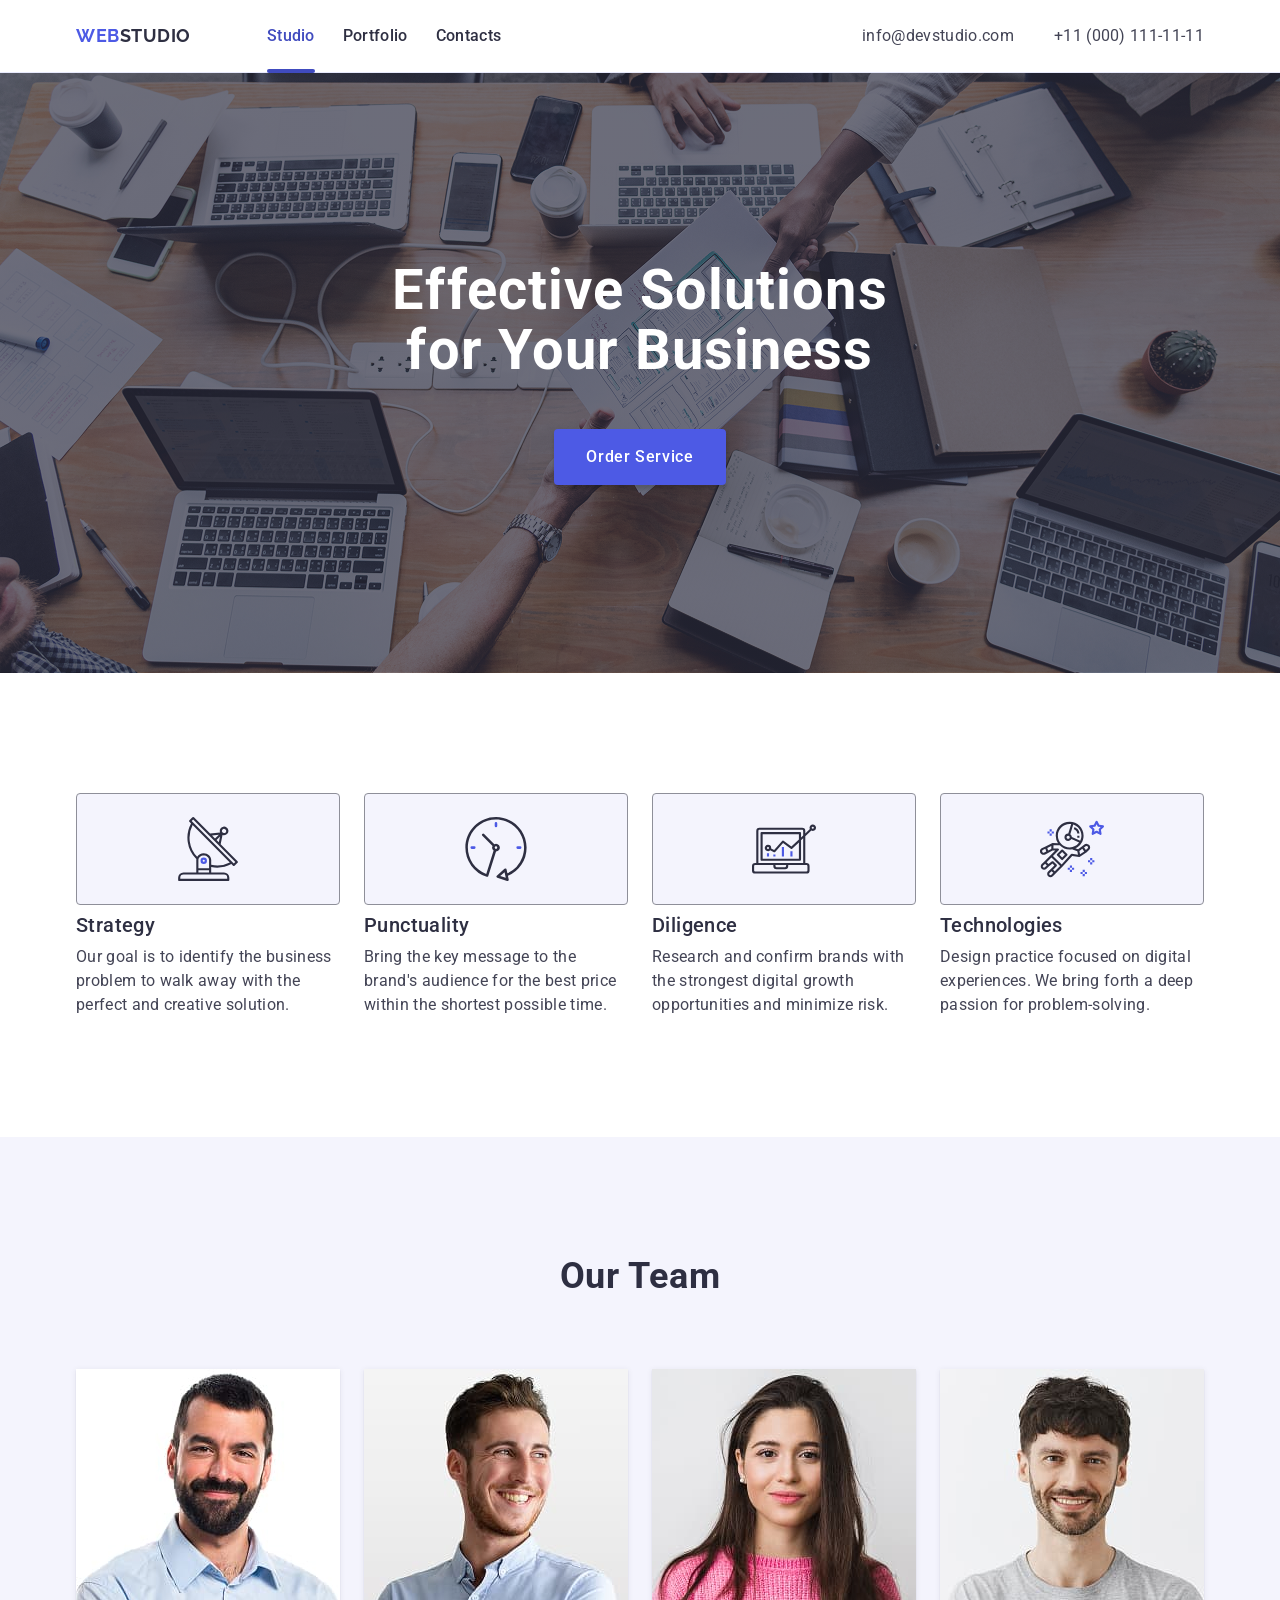
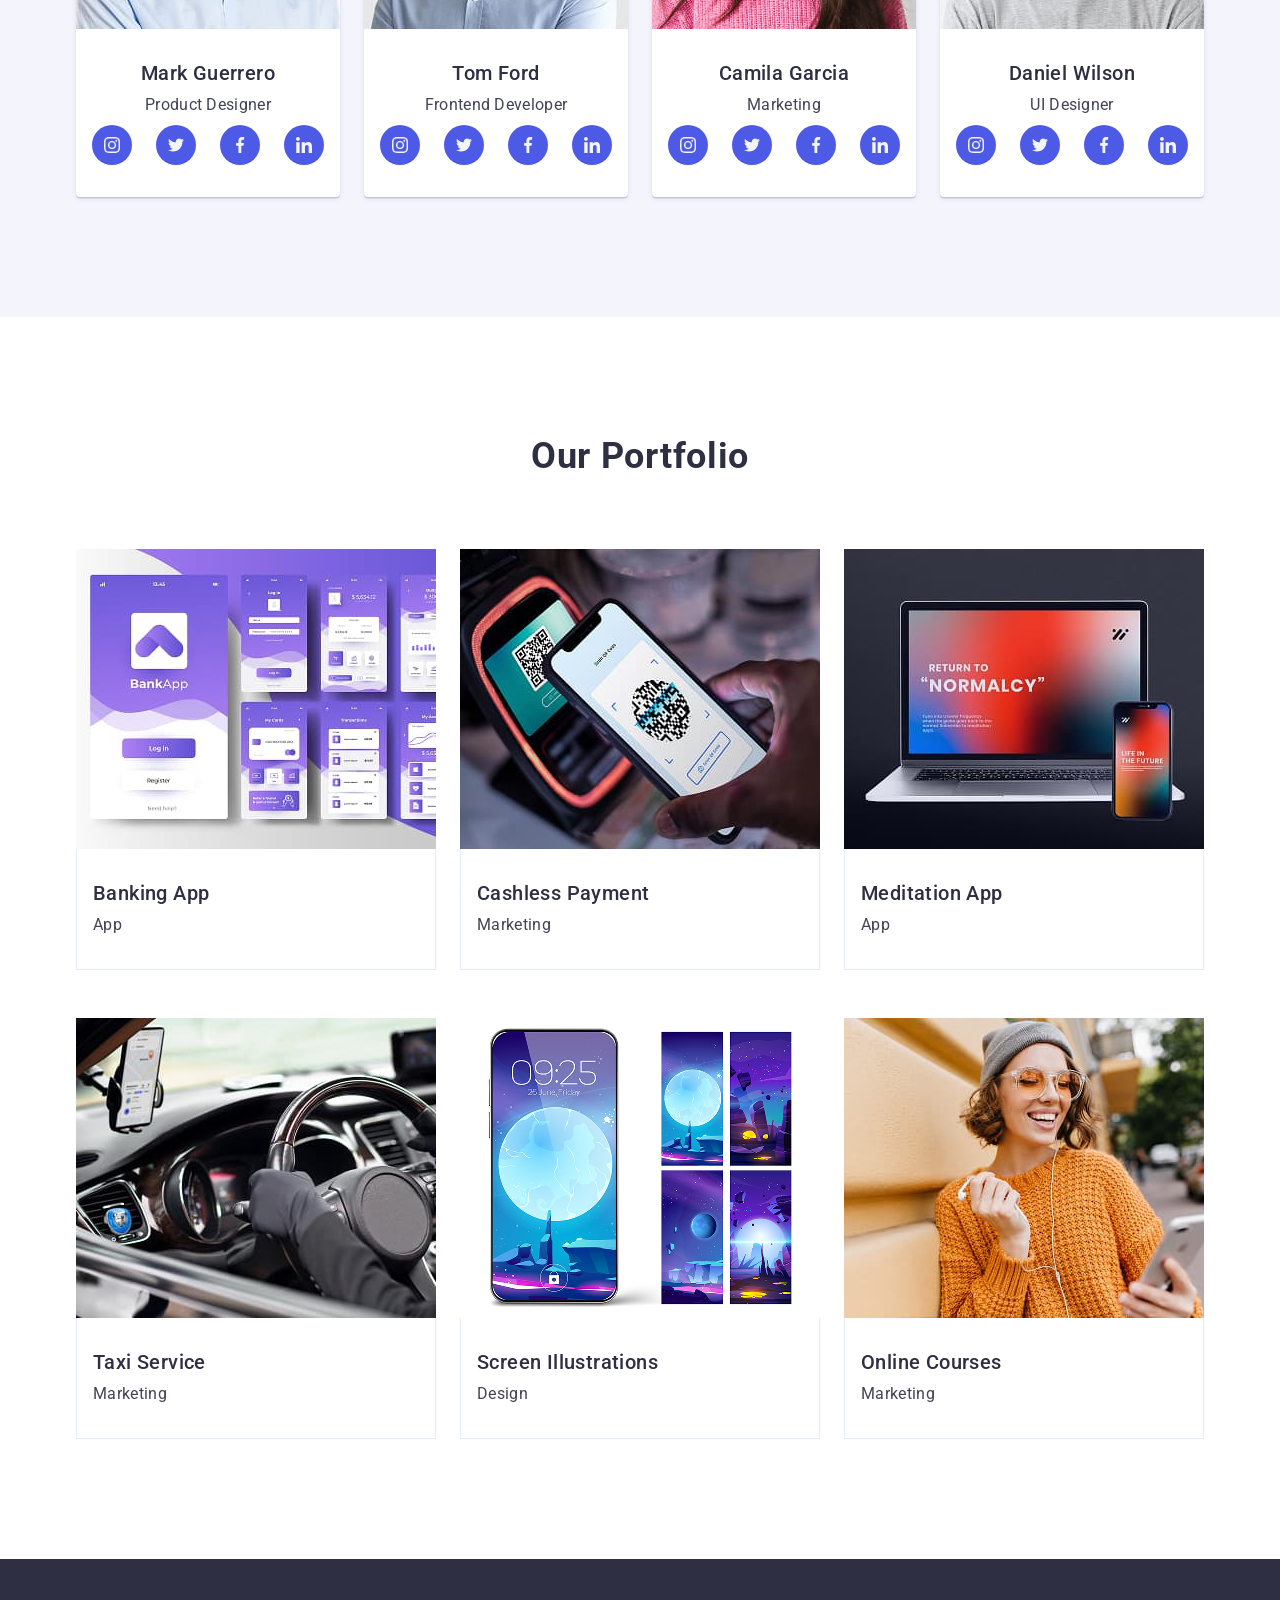
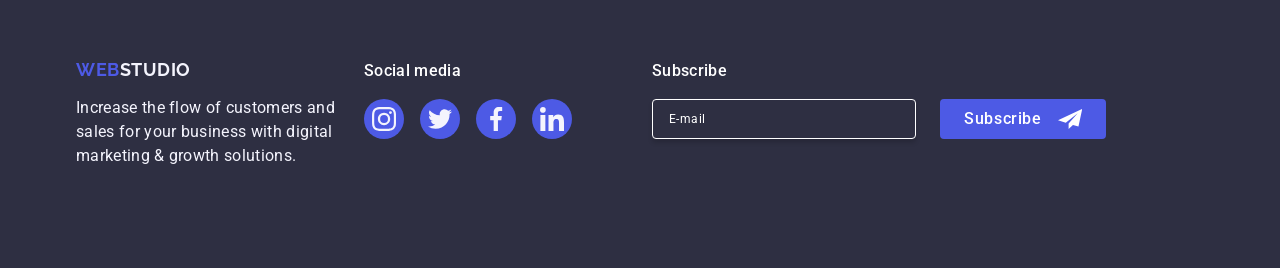
==== commit 0ae3fafd: "HW-6" ====
--- a/index.html
+++ b/index.html
@@ -25,7 +25,9 @@
             >Web<span class="header-logo-accent">Studio</span></a
           >
           <ul class="nav-list">
-            <li><a href="./index.html" class="nav-link current-link">Studio</a></li>
+            <li>
+              <a href="./index.html" class="nav-link current-link">Studio</a>
+            </li>
             <li><a href="" class="nav-link">Portfolio</a></li>
             <li><a href="" class="nav-link">Contacts</a></li>
           </ul>
@@ -34,13 +36,64 @@
         <address class="address">
           <ul class="address-list">
             <li>
-              <a href="mailto:info@devstudio.com" class="contacts-link">info@devstudio.com</a>
+              <a href="mailto:info@devstudio.com" class="contacts-link"
+                >info@devstudio.com</a
+              >
             </li>
             <li>
-              <a href="tel:+110001111111" class="contacts-link">+11 (000) 111-11-11</a>
+              <a href="tel:+110001111111" class="contacts-link"
+                >+11 (000) 111-11-11</a
+              >
             </li>
           </ul>
         </address>
+        <button type="button" class="menu-button">
+          <svg class="menu-icon" width="24" height="24">
+            <use href="./images/icons.svg#icon-menu"></use>
+          </svg>
+        </button>
+      </div>
+
+      <!-- Modal menu -->
+      <div class="mobile-menu">
+        <div class="container mobile-menu-container">
+          <button type="button" class="mobile-menu-close">
+            <svg class="button-icon" width="8" height="8">
+              <use href="./images/icons.svg#icon-close"></use>
+            </svg>
+          </button>
+
+          <ul class="social-list">
+            <li class="social-item">
+              <a class="social-link big" href="">
+                <svg class="social-icon" width="24" height="24">
+                  <use href="./images/icons.svg#icon-instagram"></use>
+                </svg>
+              </a>
+            </li>
+            <li class="social-item">
+              <a class="social-link big" href="">
+                <svg class="social-icon" width="24" height="24">
+                  <use href="./images/icons.svg#icon-twitter"></use>
+                </svg>
+              </a>
+            </li>
+            <li class="social-item">
+              <a class="social-link big" href="">
+                <svg class="social-icon" width="24" height="24">
+                  <use href="./images/icons.svg#icon-facebook"></use>
+                </svg>
+              </a>
+            </li>
+            <li class="social-item">
+              <a class="social-link big" href="">
+                <svg class="social-icon" width="24" height="24">
+                  <use href="./images/icons.svg#icon-linkedin"></use>
+                </svg>
+              </a>
+            </li>
+          </ul>
+        </div>
       </div>
     </header>
 
@@ -66,8 +119,8 @@
               </div>
               <h3 class="advantages-title">Strategy</h3>
               <p class="advantages-text">
-                Our goal is to identify the business problem to walk away with the perfect and
-                creative solution.
+                Our goal is to identify the business problem to walk away with
+                the perfect and creative solution.
               </p>
             </li>
             <li class="advantages-item">
@@ -78,8 +131,8 @@
               </div>
               <h3 class="advantages-title">Punctuality</h3>
               <p class="advantages-text">
-                Bring the key message to the brand's audience for the best price within the shortest
-                possible time.
+                Bring the key message to the brand's audience for the best price
+                within the shortest possible time.
               </p>
             </li>
             <li class="advantages-item">
@@ -90,8 +143,8 @@
               </div>
               <h3 class="advantages-title">Diligence</h3>
               <p class="advantages-text">
-                Research and confirm brands with the strongest digital growth opportunities and
-                minimize risk.
+                Research and confirm brands with the strongest digital growth
+                opportunities and minimize risk.
               </p>
             </li>
             <li class="advantages-item">
@@ -102,8 +155,8 @@
               </div>
               <h3 class="advantages-title">Technologies</h3>
               <p class="advantages-text">
-                Design practice focused on digital experiences. We bring forth a deep passion for
-                problem-solving.
+                Design practice focused on digital experiences. We bring forth a
+                deep passion for problem-solving.
               </p>
             </li>
           </ul>
@@ -116,7 +169,13 @@
           <h2 class="section-title">Our Team</h2>
           <ul class="team-list">
             <li class="team-item">
-              <img src="./images/team1.jpg" alt="Mark Guerrero's photo" width="264" height="260" />
+              <img
+                src="./images/team1.jpg"
+                srcset="./images/team1.jpg 1x, ./images/team1_2x.jpg 2x"
+                alt="Mark Guerrero's photo"
+                width="264"
+                height="260"
+              />
               <div class="team-information">
                 <h3 class="team-title">Mark Guerrero</h3>
                 <p class="team-text">Product Designer</p>
@@ -153,7 +212,13 @@
               </div>
             </li>
             <li class="team-item">
-              <img src="./images/team2.jpg" alt="Tom Ford's photo" width="264" height="260" />
+              <img
+                src="./images/team2.jpg"
+                srcset="./images/team2.jpg 1x, ./images/team2_2x.jpg 2x"
+                alt="Tom Ford's photo"
+                width="264"
+                height="260"
+              />
               <div class="team-information">
                 <h3 class="team-title">Tom Ford</h3>
                 <p class="team-text">Frontend Developer</p>
@@ -190,7 +255,13 @@
               </div>
             </li>
             <li class="team-item">
-              <img src="./images/team3.jpg" alt="Camila Garcia's photo" width="264" height="260" />
+              <img
+                src="./images/team3.jpg"
+                srcset="./images/team3.jpg 1x, ./images/team3_2x.jpg 2x"
+                alt="Camila Garcia's photo"
+                width="264"
+                height="260"
+              />
               <div class="team-information">
                 <h3 class="team-title">Camila Garcia</h3>
                 <p class="team-text">Marketing</p>
@@ -227,7 +298,13 @@
               </div>
             </li>
             <li class="team-item">
-              <img src="./images/team4.jpg" alt="Daniel Wilson's photo" width="264" height="260" />
+              <img
+                src="./images/team4.jpg"
+                srcset="./images/team4.jpg 1x, ./images/team4_2x.jpg 2x"
+                alt="Daniel Wilson's photo"
+                width="264"
+                height="260"
+              />
               <div class="team-information">
                 <h3 class="team-title">Daniel Wilson</h3>
                 <p class="team-text">UI Designer</p>
@@ -274,10 +351,18 @@
           <ul class="portfolio-list">
             <li class="portfolio-item">
               <div class="portfolio-img">
-                <img src="./images/portfolio1.jpg" alt="Banking App" width="360" height="300" />
+                <img
+                  src="./images/portfolio1.jpg"
+                  srcset="
+                    ./images/portfolio1.jpg    1x,
+                    ./images/portfolio1_2x.jpg 2x
+                  "
+                  alt="Banking App"
+                />
                 <p class="overlay">
-                  14 Stylish and User-Friendly App Design Concepts · Task Manager App · Calorie
-                  Tracker App · Exotic Fruit Ecommerce App · Cloud Storage App
+                  14 Stylish and User-Friendly App Design Concepts · Task
+                  Manager App · Calorie Tracker App · Exotic Fruit Ecommerce App
+                  · Cloud Storage App
                 </p>
               </div>
               <div class="portfolio-card">
@@ -289,39 +374,60 @@
               <div class="portfolio-img">
                 <img
                   src="./images/portfolio2.jpg"
+                  srcset="
+                    ./images/portfolio2.jpg    1x,
+                    ./images/portfolio2_2x.jpg 2x
+                  "
                   alt="Cashless Payment"
+                />
+                <p class="overlay">
+                  14 Stylish and User-Friendly App Design Concepts · Task
+                  Manager App · Calorie Tracker App · Exotic Fruit Ecommerce App
+                  · Cloud Storage App
+                </p>
+              </div>
+              <div class="portfolio-card">
+                <h3 class="portfolio-title">Cashless Payment</h3>
+                <p class="portfolio-text">Marketing</p>
+              </div>
+            </li>
+            <li class="portfolio-item">
+              <div class="portfolio-img">
+                <img
+                  src="./images/portfolio3.jpg"
+                  srcset="
+                    ./images/portfolio3.jpg    1x,
+                    ./images/portfolio3_2x.jpg 2x
+                  "
+                  alt="Meditation App"
+                />
+                <p class="overlay">
+                  14 Stylish and User-Friendly App Design Concepts · Task
+                  Manager App · Calorie Tracker App · Exotic Fruit Ecommerce App
+                  · Cloud Storage App
+                </p>
+              </div>
+              <div class="portfolio-card">
+                <h3 class="portfolio-title">Meditation App</h3>
+                <p class="portfolio-text">App</p>
+              </div>
+            </li>
+            <li class="portfolio-item">
+              <div class="portfolio-img">
+                <img
+                  src="./images/portfolio4.jpg"
+                  srcset="
+                    ./images/portfolio4.jpg    1x,
+                    ./images/portfolio4_2x.jpg 2x
+                  "
+                  alt="Taxi Service"
                   width="360"
                   height="300"
                 />
                 <p class="overlay">
-                  14 Stylish and User-Friendly App Design Concepts · Task Manager App · Calorie
-                  Tracker App · Exotic Fruit Ecommerce App · Cloud Storage App
-                </p>
-              </div>
-              <div class="portfolio-card">
-                <h3 class="portfolio-title">Cashless Payment</h3>
-                <p class="portfolio-text">Marketing</p>
-              </div>
-            </li>
-            <li class="portfolio-item">
-              <div class="portfolio-img">
-                <img src="./images/portfolio3.jpg" alt="Meditation App" width="360" height="300" />
-                <p class="overlay">
-                  14 Stylish and User-Friendly App Design Concepts · Task Manager App · Calorie
-                  Tracker App · Exotic Fruit Ecommerce App · Cloud Storage App
-                </p>
-              </div>
-              <div class="portfolio-card">
-                <h3 class="portfolio-title">Meditation App</h3>
-                <p class="portfolio-text">App</p>
-              </div>
-            </li>
-            <li class="portfolio-item">
-              <div class="portfolio-img">
-                <img src="./images/portfolio4.jpg" alt="Taxi Service" width="360" height="300" />
-                <p class="overlay">
-                  14 Stylish and User-Friendly App Design Concepts · Task Manager App · Calorie
-                  Tracker App · Exotic Fruit Ecommerce App · Cloud Storage App
+                  14 Stylish and User-Friendly App Design Concepts · Task
+                  Manager App · Calorie Tracker App · Exotic Fruit Ecommerce App
+                  · Cloud Storage App
                 </p>
               </div>
               <div class="portfolio-card">
@@ -333,13 +439,18 @@
               <div class="portfolio-img">
                 <img
                   src="./images/portfolio5.jpg"
+                  srcset="
+                    ./images/portfolio5.jpg    1x,
+                    ./images/portfolio5_2x.jpg 2x
+                  "
                   alt="Screen Illustrations"
                   width="360"
                   height="300"
                 />
                 <p class="overlay">
-                  14 Stylish and User-Friendly App Design Concepts · Task Manager App · Calorie
-                  Tracker App · Exotic Fruit Ecommerce App · Cloud Storage App
+                  14 Stylish and User-Friendly App Design Concepts · Task
+                  Manager App · Calorie Tracker App · Exotic Fruit Ecommerce App
+                  · Cloud Storage App
                 </p>
               </div>
               <div class="portfolio-card">
@@ -349,10 +460,20 @@
             </li>
             <li class="portfolio-item">
               <div class="portfolio-img">
-                <img src="./images/portfolio6.jpg" alt="Online Courses" width="360" height="300" />
+                <img
+                  src="./images/portfolio6.jpg"
+                  srcset="
+                    ./images/portfolio6.jpg    1x,
+                    ./images/portfolio6_2x.jpg 2x
+                  "
+                  alt="Online Courses"
+                  width="360"
+                  height="300"
+                />
                 <p class="overlay">
-                  14 Stylish and User-Friendly App Design Concepts · Task Manager App · Calorie
-                  Tracker App · Exotic Fruit Ecommerce App · Cloud Storage App
+                  14 Stylish and User-Friendly App Design Concepts · Task
+                  Manager App · Calorie Tracker App · Exotic Fruit Ecommerce App
+                  · Cloud Storage App
                 </p>
               </div>
               <div class="portfolio-card">
@@ -369,10 +490,12 @@
     <footer class="footer">
       <div class="container footer-content">
         <div class="left-content">
-          <a href="/" class="footer-logo">Web<span class="footer-logo-accent">Studio</span></a>
+          <a href="/" class="footer-logo"
+            >Web<span class="footer-logo-accent">Studio</span></a
+          >
           <p class="footer-text">
-            Increase the flow of customers and sales for your business with digital marketing &
-            growth solutions.
+            Increase the flow of customers and sales for your business with
+            digital marketing & growth solutions.
           </p>
         </div>
         <div class="middle-content">
@@ -444,7 +567,12 @@
           <div class="modal-field">
             <label class="input-label" for="user-name"> Name </label>
             <div class="input-container">
-              <input id="user-name" type="text" name="user-name" class="form-input" />
+              <input
+                id="user-name"
+                type="text"
+                name="user-name"
+                class="form-input"
+              />
               <svg class="input-icon" width="18" height="24">
                 <use href="./images/icons.svg#icon-person"></use>
               </svg>
--- a/css/styles.css
+++ b/css/styles.css
@@ -52,16 +52,36 @@
 
 img {
   display: block;
+  min-width: 100%;
 }
 
 .container {
-  max-width: 1158px;
-  padding: 0 15px;
+  max-width: 320px;
+  padding: 0 16px;
   margin: 0 auto;
 }
 
+@media screen and (min-width: 768px) {
+  .container {
+    max-width: 768px;
+  }
+}
+
+@media screen and (min-width: 1200px) {
+  .container {
+    max-width: 1158px;
+    padding: 0 15px;
+  }
+}
+
 .section {
-  padding: 120px 0;
+  padding: 96px 0;
+}
+
+@media screen and (min-width: 1200px) {
+  .section {
+    padding: 120px 0;
+  }
 }
 
 .section-title {
@@ -94,8 +114,8 @@
 
 .header {
   border-bottom: 1px solid #e7e9fc;
-  box-shadow: 0px 2px 1px rgba(46, 47, 66, 0.08), 0px 1px 1px rgba(46, 47, 66, 0.16),
-    0px 1px 6px rgba(46, 47, 66, 0.08);
+  box-shadow: 0px 2px 1px rgba(46, 47, 66, 0.08),
+    0px 1px 1px rgba(46, 47, 66, 0.16), 0px 1px 6px rgba(46, 47, 66, 0.08);
 }
 
 .header-container {
@@ -116,7 +136,20 @@
 
   color: var(--accent-color);
 
-  margin-right: 76px;
+  padding: 16px 0;
+}
+
+@media screen and (min-width: 768px) {
+  .header-logo {
+    margin-right: 120px;
+    padding: 24px 0;
+  }
+}
+
+@media screen and (min-width: 1200px) {
+  .header-logo {
+    margin-right: 76px;
+  }
 }
 
 .header-logo-accent {
@@ -129,9 +162,35 @@
 }
 
 .nav-list,
-.address-list {
-  display: flex;
-  gap: 40px;
+.address {
+  display: none;
+}
+
+@media screen and (min-width: 768px) {
+  .nav-list {
+    display: flex;
+    gap: 24px;
+  }
+  .address {
+    display: block;
+  }
+
+  .address-list {
+    display: flex;
+    flex-direction: column;
+    gap: 12px;
+  }
+}
+
+@media screen and (min-width: 1200px) {
+  .nav-list {
+    gap: 28px;
+  }
+
+  .address-list {
+    flex-direction: row;
+    gap: 40px;
+  }
 }
 
 .nav-link {
@@ -140,8 +199,14 @@
   line-height: 1.5;
   color: var(--text-color);
   position: relative;
-  padding: 24px 0;
+  padding: 16px 0;
   transition: color var(--transition);
+}
+
+@media screen and (min-width: 768px) {
+  .nav-link {
+    padding: 24px 0;
+  }
 }
 
 .nav-link.current-link {
@@ -172,8 +237,24 @@
   line-height: 1.5;
   color: var(--secondary-text-color);
 
-  padding: 24px 0;
   transition: color var(--transition);
+}
+
+@media screen and (min-width: 768px) {
+  .contacts-link {
+    font-size: 12px;
+    line-height: 1.167;
+    letter-spacing: 0.04em;
+  }
+}
+
+@media screen and (min-width: 1200px) {
+  .contacts-link {
+    font-size: 16px;
+    line-height: 1.5;
+    padding: 24px 0;
+    letter-spacing: 0.02em;
+  }
 }
 
 .nav-link:hover,
@@ -183,11 +264,66 @@
   color: var(--hover-color);
 }
 
+.menu-button {
+  padding: 0;
+  border: none;
+  background-color: transparent;
+}
+
+@media screen and (min-width: 768px) {
+  .menu-button {
+    display: none;
+  }
+}
+
+.menu-icon {
+  display: block;
+  fill: #2f2f37;
+}
+
+.mobile-menu {
+  position: fixed;
+  top: 0;
+  left: 0;
+  width: 100%;
+  height: 100%;
+
+  background-color: var(--white-color);
+  opacity: 0;
+  visibility: hidden;
+  pointer-events: none;
+
+  transition: opacity var(--transition), visibility var(--transition);
+}
+
+.mobile-menu.is-open {
+  opacity: 1;
+  visibility: visible;
+  pointer-events: auto;
+}
+
+@media screen and (min-width: 768px) {
+  .mobile-menu {
+    display: none;
+  }
+}
+
+.mobile-menu-container {
+  position: relative;
+  padding-top: 72px;
+  padding-bottom: 40px;
+
+  display: flex;
+  flex-direction: column;
+  height: 100%;
+}
+
 /* Section Hero */
 
 .section-hero {
   background-color: var(--accent-section-color);
-  background: linear-gradient(rgba(46, 47, 66, 0.7), rgba(46, 47, 66, 0.7)), url(../images/hero.jpg);
+  background: linear-gradient(rgba(46, 47, 66, 0.7), rgba(46, 47, 66, 0.7)),
+    url(../images/hero.jpg);
   background-repeat: no-repeat;
   background-position: center;
   background-size: cover;
@@ -197,6 +333,16 @@
   margin: 0 auto;
 }
 
+@media (min-resolution: 192dpi) {
+  .section-hero {
+    background-image: linear-gradient(
+        rgba(46, 47, 66, 0.7),
+        rgba(46, 47, 66, 0.7)
+      ),
+      url('../images/hero_2x.jpg');
+  }
+}
+
 .hero-title {
   font-size: 56px;
   line-height: 1.07;
@@ -247,36 +393,74 @@
 
 .advantages-list {
   display: flex;
-  gap: 24px;
-}
-
-.advantages-item {
-  flex-basis: calc((100% - 72px) / 4);
+  flex-direction: column;
+  gap: 72px;
+}
+
+@media screen and (min-width: 768px) {
+  .advantages-list {
+    flex-direction: row;
+    flex-wrap: wrap;
+
+    gap: 72px 24px;
+  }
+}
+
+@media screen and (min-width: 1200px) {
+  .advantages-list {
+    gap: 24px;
+  }
+}
+
+@media screen and (min-width: 768px) {
+  .advantages-item {
+    flex-basis: calc((100% - 24px) / 2);
+  }
+}
+
+@media screen and (min-width: 1200px) {
+  .advantages-item {
+    flex-basis: calc((100% - 72px) / 4);
+  }
 }
 
 .icon-container {
-  background-color: #f4f4fd;
-  border: 1px solid var(--light-grey);
-  border-radius: 4px;
-
-  margin-bottom: 8px;
-  padding: 24px 0;
-
-  display: flex;
-  justify-content: center;
-  align-items: center;
-
-  height: 112px;
+  display: none;
+}
+
+@media screen and (min-width: 1200px) {
+  .icon-container {
+    background-color: #f4f4fd;
+    border: 1px solid var(--light-grey);
+    border-radius: 4px;
+
+    margin-bottom: 8px;
+    padding: 24px 0;
+
+    display: flex;
+    justify-content: center;
+    align-items: center;
+
+    height: 112px;
+  }
 }
 
 .advantages-title {
-  font-size: 20px;
-  line-height: 1.2;
-  font-weight: 500;
+  font-size: 36px;
+  line-height: 1.11;
+  font-weight: 700;
   letter-spacing: 0.02em;
   color: var(--text-color);
 
   margin-bottom: 8px;
+}
+
+@media screen and (min-width: 1200px) {
+  .advantages-title {
+    font-size: 20px;
+    line-height: 1.2;
+    font-weight: 500;
+  }
 }
 
 .advantages-text {
@@ -292,17 +476,47 @@
 
 .team-list {
   display: flex;
-  gap: 24px;
+  flex-direction: column;
+  justify-content: center;
+  gap: 72px;
+}
+
+@media screen and (min-width: 768px) {
+  .team-list {
+    flex-direction: row;
+    flex-wrap: wrap;
+
+    gap: 64px 24px;
+  }
+}
+
+@media screen and (min-width: 1200px) {
+  .team-list {
+    gap: 24px;
+  }
 }
 
 .team-item {
-  flex-basis: calc((100% - 72px) / 4);
   background-color: var(--white-color);
-
   border-radius: 0px 0px 4px 4px;
-
-  box-shadow: 0px 2px 1px 0px rgba(46, 47, 66, 0.08), 0px 1px 1px 0px rgba(46, 47, 66, 0.16),
+  box-shadow: 0px 2px 1px 0px rgba(46, 47, 66, 0.08),
+    0px 1px 1px 0px rgba(46, 47, 66, 0.16),
     0px 1px 6px 0px rgba(46, 47, 66, 0.08);
+
+  max-width: 264px;
+}
+
+@media screen and (min-width: 768px) {
+  .team-item {
+    flex-basis: calc((100% - 24px) / 2);
+  }
+}
+
+@media screen and (min-width: 1200px) {
+  .team-item {
+    flex-basis: calc((100% - 72px) / 4);
+    max-width: 100%;
+  }
 }
 
 .team-information {
@@ -359,15 +573,38 @@
 
 .portfolio-list {
   display: flex;
-  gap: 24px;
-  flex-wrap: wrap;
-  row-gap: 48px;
+  flex-direction: column;
+  gap: 48px;
+}
+
+@media screen and (min-width: 768px) {
+  .portfolio-list {
+    flex-direction: row;
+    flex-wrap: wrap;
+    gap: 72px 24px;
+  }
+}
+
+@media screen and (min-width: 1200px) {
+  .portfolio-list {
+    gap: 48px 24px;
+  }
 }
 
 .portfolio-item {
-  flex-basis: calc((100% - 52px) / 3);
-
   transition: box-shadow var(--transition);
+}
+
+@media screen and (min-width: 768px) {
+  .portfolio-item {
+    flex-basis: calc((100% - 24px) / 2);
+  }
+}
+
+@media screen and (min-width: 1200px) {
+  .portfolio-item {
+    flex-basis: calc((100% - 52px) / 3);
+  }
 }
 
 .portfolio-card {
@@ -379,6 +616,22 @@
 .portfolio-img {
   position: relative;
   overflow: hidden;
+
+  width: 288px;
+  height: 280px;
+}
+
+@media screen and (min-width: 768px) {
+  .portfolio-img {
+    width: 356px;
+    height: 300px;
+  }
+}
+
+@media screen and (min-width: 1200px) {
+  .portfolio-img {
+    width: 360px;
+  }
 }
 
 .overlay {
@@ -402,8 +655,8 @@
 
 .portfolio-item:hover,
 .portfolio-item:focus {
-  box-shadow: 0px 1px 6px rgba(46, 47, 66, 0.08), 0px 1px 1px rgba(46, 47, 66, 0.16),
-    0px 2px 1px rgba(46, 47, 66, 0.08);
+  box-shadow: 0px 1px 6px rgba(46, 47, 66, 0.08),
+    0px 1px 1px rgba(46, 47, 66, 0.16), 0px 2px 1px rgba(46, 47, 66, 0.08);
 
   cursor: pointer;
 }
@@ -433,20 +686,36 @@
   background-color: var(--accent-section-color);
   color: #f4f4fd;
 
-  padding: 100px 0;
+  padding: 96px 0;
+}
+
+@media screen and (min-width: 1200px) {
+  .footer {
+    padding: 100px 0;
+  }
 }
 
 .footer-content {
   display: flex;
-  align-items: baseline;
-}
-
-.left-content {
-  margin-right: 120px;
+  flex-direction: column;
+  align-items: center;
+  gap: 72px;
+}
+
+@media screen and (min-width: 768px) {
+  .footer-content {
+    flex-direction: row;
+    align-items: baseline;
+    gap: 0px;
+  }
+
+  .left-content {
+    margin-right: 24px;
+  }
 }
 
 .footer-logo {
-  display: inline-block;
+  display: block;
 
   font-family: var(--logo-font);
   font-weight: 700;
@@ -458,7 +727,22 @@
 
   color: var(--accent-color);
 
-  margin-bottom: 16px;
+  margin-bottom: 17.5px;
+
+  text-align: center;
+}
+
+@media screen and (min-width: 768px) {
+  .footer-logo {
+    display: inline-block;
+    text-align: left;
+  }
+}
+
+@media screen and (min-width: 1200px) {
+  .footer-logo {
+    margin-bottom: 16px;
+  }
 }
 
 .footer-logo-accent {
@@ -601,8 +885,8 @@
   padding: 72px 24px 24px;
 
   background-color: #fcfcfc;
-  box-shadow: 0px 1px 1px 0px rgba(0, 0, 0, 0.14), 0px 1px 3px 0px rgba(0, 0, 0, 0.12),
-    0px 2px 1px 0px rgba(0, 0, 0, 0.2);
+  box-shadow: 0px 1px 1px 0px rgba(0, 0, 0, 0.14),
+    0px 1px 3px 0px rgba(0, 0, 0, 0.12), 0px 2px 1px 0px rgba(0, 0, 0, 0.2);
   border-radius: 4px;
 
   transition: transform var(--transition);
@@ -612,7 +896,8 @@
   transform: translate(-50%, -50%) scale(1);
 }
 
-.close-modal-button {
+.close-modal-button,
+.mobile-menu-close {
   display: flex;
   justify-content: center;
   align-items: center;
@@ -636,13 +921,17 @@
 }
 
 .close-modal-button:hover,
-.close-modal-button:focus {
+.close-modal-button:focus,
+.mobile-menu-close:hover,
+.mobile-menu-close:focus {
   background-color: var(--hover-color);
   border: none;
 }
 
 .close-modal-button:hover .button-icon,
-.close-modal-button:focus .button-icon {
+.close-modal-button:focus .button-icon,
+.mobile-menu-close:hover .button-icon,
+.mobile-menu-close:focus .button-icon {
   fill: var(--white-color);
 }
 
@@ -773,7 +1062,8 @@
 
   margin-right: 8px;
 
-  transition: background-color var(--transition), border var(--transition), fill var(--transition);
+  transition: background-color var(--transition), border var(--transition),
+    fill var(--transition);
 }
 
 .form-checkbox:checked + .form-agreement > .custom-checkbox {
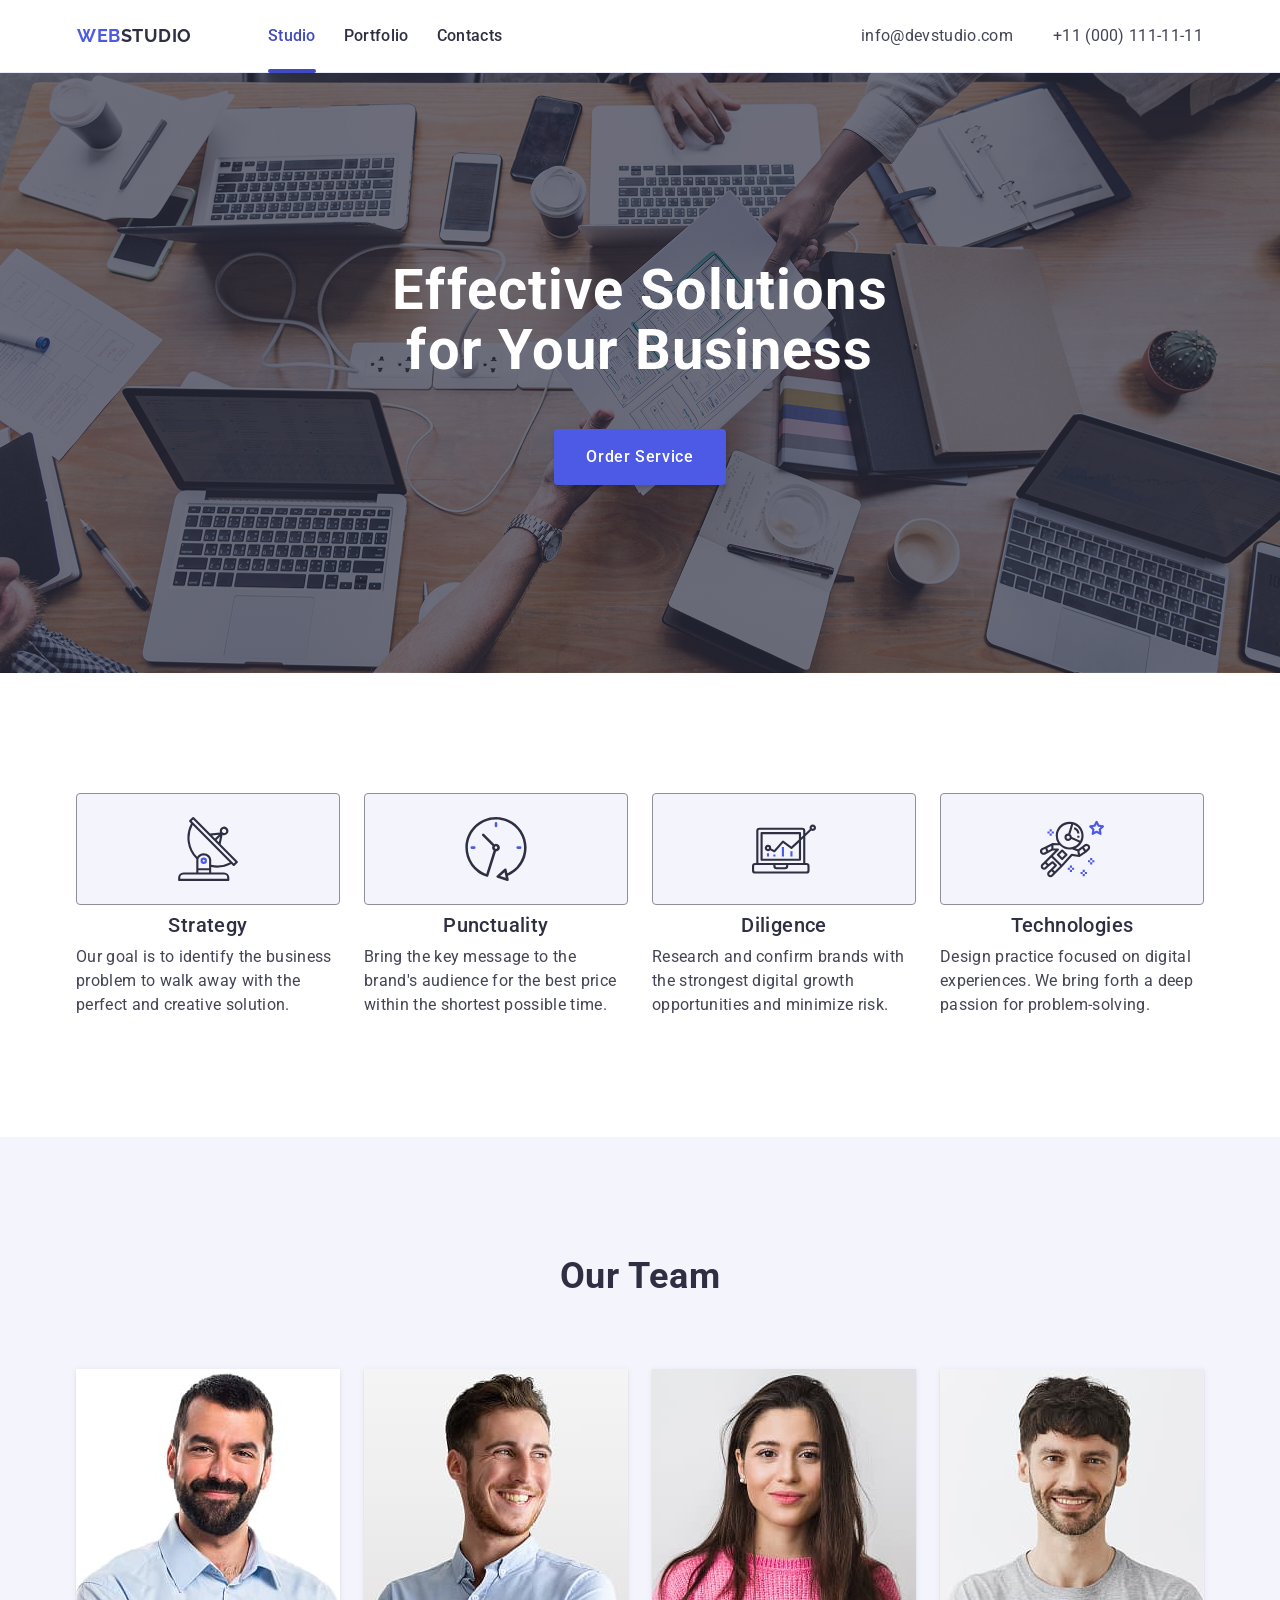
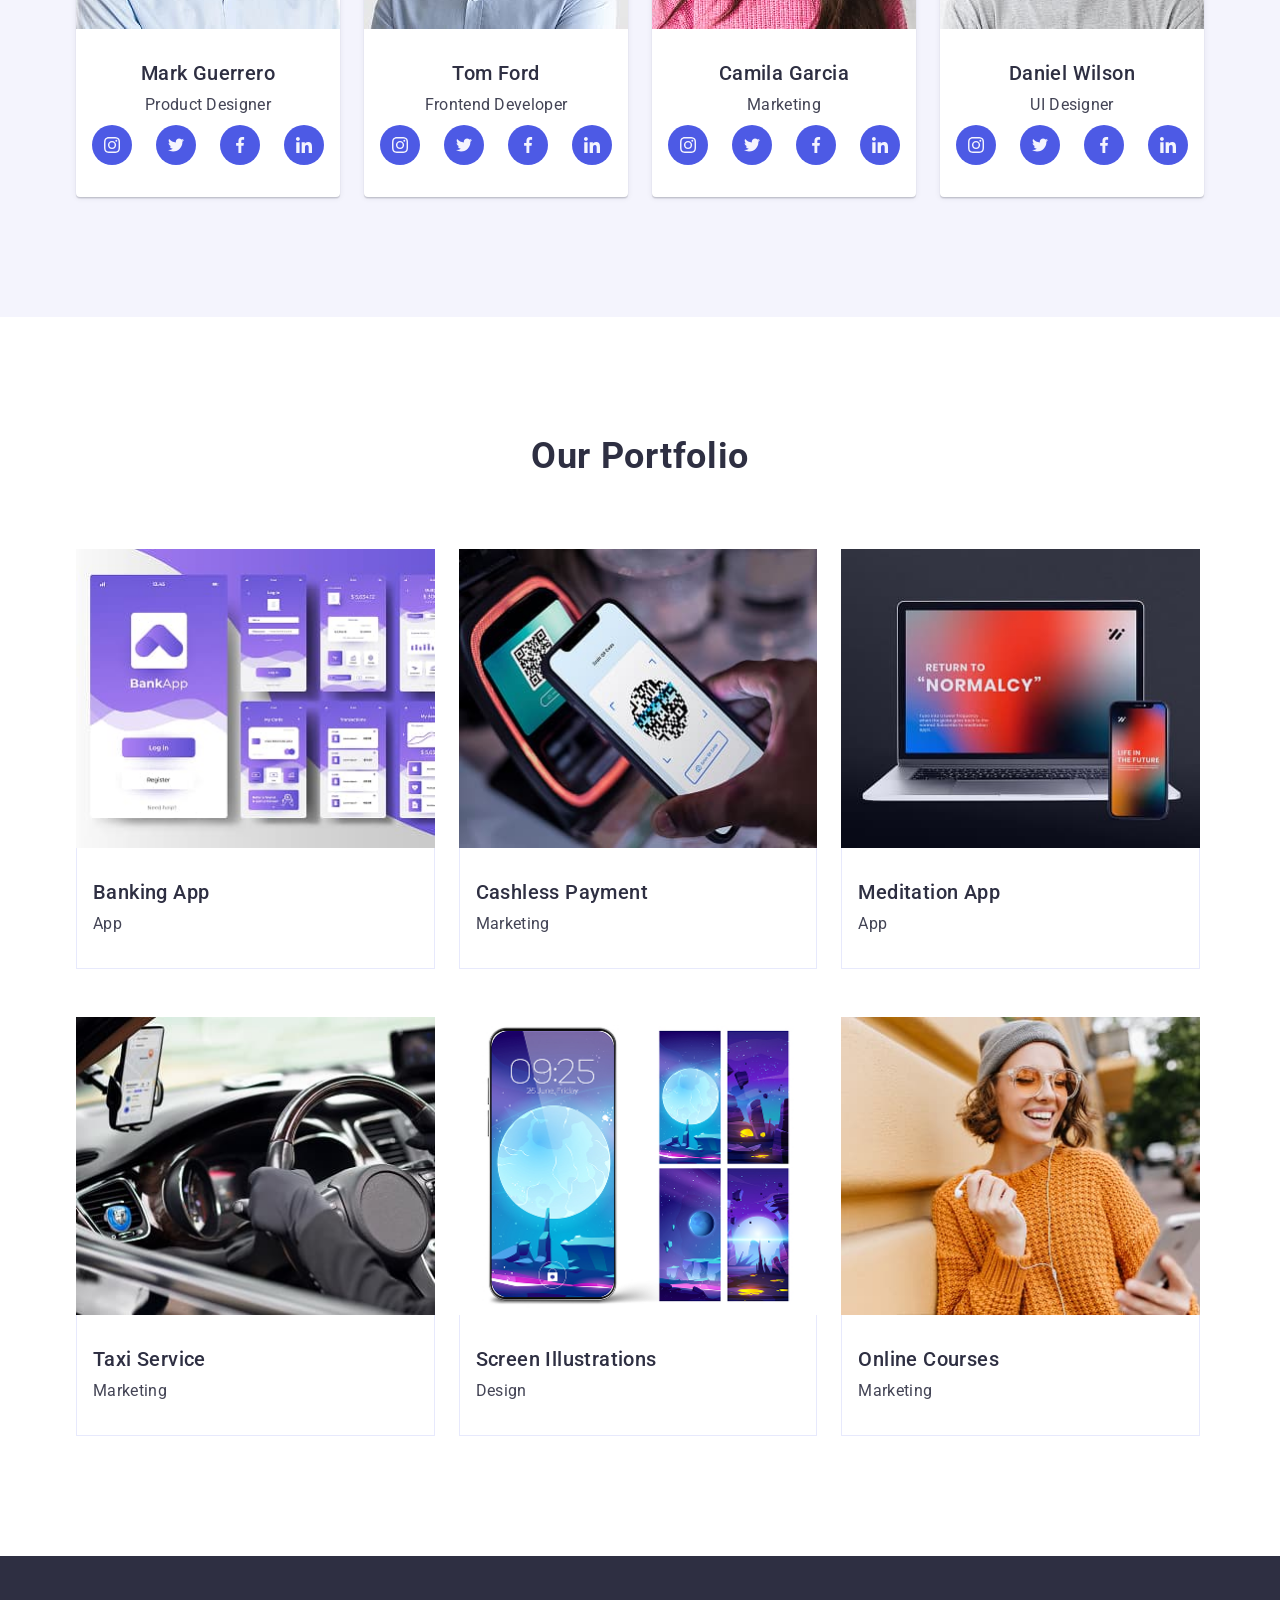
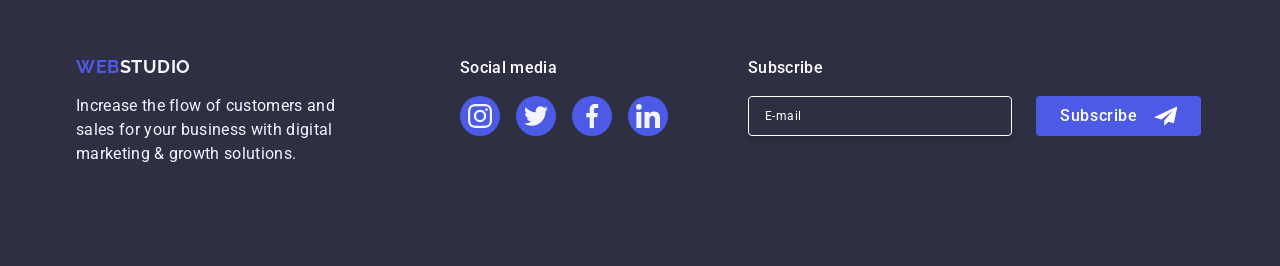
==== commit 3060ca70: "HW-6" ====
--- a/index.html
+++ b/index.html
@@ -62,37 +62,66 @@
               <use href="./images/icons.svg#icon-close"></use>
             </svg>
           </button>
-
-          <ul class="social-list">
-            <li class="social-item">
-              <a class="social-link big" href="">
-                <svg class="social-icon" width="24" height="24">
-                  <use href="./images/icons.svg#icon-instagram"></use>
-                </svg>
-              </a>
-            </li>
-            <li class="social-item">
-              <a class="social-link big" href="">
-                <svg class="social-icon" width="24" height="24">
-                  <use href="./images/icons.svg#icon-twitter"></use>
-                </svg>
-              </a>
-            </li>
-            <li class="social-item">
-              <a class="social-link big" href="">
-                <svg class="social-icon" width="24" height="24">
-                  <use href="./images/icons.svg#icon-facebook"></use>
-                </svg>
-              </a>
-            </li>
-            <li class="social-item">
-              <a class="social-link big" href="">
-                <svg class="social-icon" width="24" height="24">
-                  <use href="./images/icons.svg#icon-linkedin"></use>
-                </svg>
-              </a>
-            </li>
-          </ul>
+          <nav class="mob-nav">
+            <ul class="mob-nav-list">
+              <li>
+                <a href="./index.html" class="mob-nav-link current-link"
+                  >Studio</a
+                >
+              </li>
+              <li><a href="" class="mob-nav-link">Portfolio</a></li>
+              <li><a href="" class="mob-nav-link">Contacts</a></li>
+            </ul>
+          </nav>
+          <div class="mobile-footer">
+            <address>
+              <ul class="mob-address-list">
+                <li>
+                  <a
+                    href="tel:+110001111111"
+                    class="mob-address-link accent-link"
+                    >+11 (000) 111-11-11</a
+                  >
+                </li>
+                <li>
+                  <a href="mailto:info@devstudio.com" class="mob-address-link"
+                    >info@devstudio.com</a
+                  >
+                </li>
+              </ul>
+            </address>
+
+            <ul class="social-list">
+              <li class="social-item">
+                <a class="social-link big" href="">
+                  <svg class="social-icon" width="24" height="24">
+                    <use href="./images/icons.svg#icon-instagram"></use>
+                  </svg>
+                </a>
+              </li>
+              <li class="social-item">
+                <a class="social-link big" href="">
+                  <svg class="social-icon" width="24" height="24">
+                    <use href="./images/icons.svg#icon-twitter"></use>
+                  </svg>
+                </a>
+              </li>
+              <li class="social-item">
+                <a class="social-link big" href="">
+                  <svg class="social-icon" width="24" height="24">
+                    <use href="./images/icons.svg#icon-facebook"></use>
+                  </svg>
+                </a>
+              </li>
+              <li class="social-item">
+                <a class="social-link big" href="">
+                  <svg class="social-icon" width="24" height="24">
+                    <use href="./images/icons.svg#icon-linkedin"></use>
+                  </svg>
+                </a>
+              </li>
+            </ul>
+          </div>
         </div>
       </div>
     </header>
@@ -358,6 +387,7 @@
                     ./images/portfolio1_2x.jpg 2x
                   "
                   alt="Banking App"
+                  width="360"
                 />
                 <p class="overlay">
                   14 Stylish and User-Friendly App Design Concepts · Task
@@ -379,6 +409,7 @@
                     ./images/portfolio2_2x.jpg 2x
                   "
                   alt="Cashless Payment"
+                  width="360"
                 />
                 <p class="overlay">
                   14 Stylish and User-Friendly App Design Concepts · Task
@@ -400,6 +431,7 @@
                     ./images/portfolio3_2x.jpg 2x
                   "
                   alt="Meditation App"
+                  width="360"
                 />
                 <p class="overlay">
                   14 Stylish and User-Friendly App Design Concepts · Task
@@ -422,7 +454,6 @@
                   "
                   alt="Taxi Service"
                   width="360"
-                  height="300"
                 />
                 <p class="overlay">
                   14 Stylish and User-Friendly App Design Concepts · Task
@@ -445,7 +476,6 @@
                   "
                   alt="Screen Illustrations"
                   width="360"
-                  height="300"
                 />
                 <p class="overlay">
                   14 Stylish and User-Friendly App Design Concepts · Task
@@ -468,7 +498,6 @@
                   "
                   alt="Online Courses"
                   width="360"
-                  height="300"
                 />
                 <p class="overlay">
                   14 Stylish and User-Friendly App Design Concepts · Task
--- a/css/styles.css
+++ b/css/styles.css
@@ -52,7 +52,7 @@
 
 img {
   display: block;
-  min-width: 100%;
+  max-width: 100%;
 }
 
 .container {
@@ -122,7 +122,7 @@
   display: flex;
   justify-content: space-between;
   align-items: center;
-  padding: 0 15px;
+  padding: 0 16px;
 }
 
 .header-logo {
@@ -315,22 +315,87 @@
 
   display: flex;
   flex-direction: column;
+  justify-content: space-between;
   height: 100%;
+}
+
+.mob-nav-link {
+  font-weight: 700;
+  font-size: 36px;
+  line-height: 1.11;
+  color: var(--text-color);
+
+  margin-bottom: 40px;
+}
+
+.mob-nav-link.current-link {
+  color: var(--hover-color);
+}
+
+.mobile-footer {
+  display: flex;
+  flex-direction: column;
+  gap: 48px;
+}
+
+.mob-address-list {
+  display: flex;
+  flex-direction: column;
+  gap: 24px;
+}
+
+.mob-address-link {
+  font-size: 20px;
+  font-weight: 500;
+  line-height: 1.2;
+
+  color: var(--secondary-text-color);
+}
+
+.mob-address-link.accent-link {
+  color: var(--accent-color);
 }
 
 /* Section Hero */
 
 .section-hero {
   background-color: var(--accent-section-color);
-  background: linear-gradient(rgba(46, 47, 66, 0.7), rgba(46, 47, 66, 0.7)),
-    url(../images/hero.jpg);
+  background-image: linear-gradient(
+      rgba(46, 47, 66, 0.7),
+      rgba(46, 47, 66, 0.7)
+    ),
+    url(../images/hero-mob.jpg);
   background-repeat: no-repeat;
   background-position: center;
   background-size: cover;
-  padding: 188px 0;
-
-  max-width: 1440px;
+  padding: 72px 0;
+
+  max-width: 320px;
   margin: 0 auto;
+}
+
+@media screen and (min-width: 768px) {
+  .section-hero {
+    padding: 112px 0;
+    max-width: 768px;
+    background-image: linear-gradient(
+        rgba(46, 47, 66, 0.7),
+        rgba(46, 47, 66, 0.7)
+      ),
+      url(../images/hero-tab.jpg);
+  }
+}
+
+@media screen and (min-width: 1200px) {
+  .section-hero {
+    max-width: 1440px;
+    padding: 188px 0;
+    background-image: linear-gradient(
+        rgba(46, 47, 66, 0.7),
+        rgba(46, 47, 66, 0.7)
+      ),
+      url(../images/hero.jpg);
+  }
 }
 
 @media (min-resolution: 192dpi) {
@@ -339,22 +404,59 @@
         rgba(46, 47, 66, 0.7),
         rgba(46, 47, 66, 0.7)
       ),
+      url('../images/hero-mob_2x.jpg');
+  }
+}
+
+@media (min-resolution: 192dpi) and (min-width: 768px) {
+  .section-hero {
+    background-image: linear-gradient(
+        rgba(46, 47, 66, 0.7),
+        rgba(46, 47, 66, 0.7)
+      ),
+      url('../images/hero-tab_2x.jpg');
+  }
+}
+
+@media (min-resolution: 192dpi) and (min-width: 1200px) {
+  .section-hero {
+    background-image: linear-gradient(
+        rgba(46, 47, 66, 0.7),
+        rgba(46, 47, 66, 0.7)
+      ),
       url('../images/hero_2x.jpg');
   }
 }
 
 .hero-title {
-  font-size: 56px;
-  line-height: 1.07;
+  font-size: 36px;
+  line-height: 1.11;
   letter-spacing: 0.02em;
 
   color: var(--white-color);
 
   text-align: center;
 
-  margin: 0 auto 48px;
-
-  max-width: 496px;
+  margin: 0 auto 72px;
+
+  max-width: 216px;
+}
+
+@media screen and (min-width: 768px) {
+  .hero-title {
+    font-size: 56px;
+    line-height: 1.07;
+
+    max-width: 496px;
+
+    margin: 0 auto 36px;
+  }
+}
+
+@media screen and (min-width: 1200px) {
+  .hero-title {
+    margin: 0 auto 48px;
+  }
 }
 
 .button-hero {
@@ -453,6 +555,8 @@
   color: var(--text-color);
 
   margin-bottom: 8px;
+
+  text-align: center;
 }
 
 @media screen and (min-width: 1200px) {
@@ -466,6 +570,13 @@
 .advantages-text {
   font-size: 16px;
   line-height: 1.5;
+  font-weight: 500;
+}
+
+@media screen and (min-width: 1200px) {
+  .advantages-text {
+    font-weight: 400;
+  }
 }
 
 /* Section team */
@@ -477,7 +588,8 @@
 .team-list {
   display: flex;
   flex-direction: column;
-  justify-content: center;
+
+  align-items: center;
   gap: 72px;
 }
 
@@ -485,6 +597,7 @@
   .team-list {
     flex-direction: row;
     flex-wrap: wrap;
+    justify-content: center;
 
     gap: 64px 24px;
   }
@@ -607,6 +720,14 @@
   }
 }
 
+.portfolio-item:hover,
+.portfolio-item:focus {
+  box-shadow: 0px 1px 6px rgba(46, 47, 66, 0.08),
+    0px 1px 1px rgba(46, 47, 66, 0.16), 0px 2px 1px rgba(46, 47, 66, 0.08);
+
+  cursor: pointer;
+}
+
 .portfolio-card {
   border: 1px solid #e7e9fc;
   border-top: none;
@@ -616,22 +737,6 @@
 .portfolio-img {
   position: relative;
   overflow: hidden;
-
-  width: 288px;
-  height: 280px;
-}
-
-@media screen and (min-width: 768px) {
-  .portfolio-img {
-    width: 356px;
-    height: 300px;
-  }
-}
-
-@media screen and (min-width: 1200px) {
-  .portfolio-img {
-    width: 360px;
-  }
 }
 
 .overlay {
@@ -653,18 +758,11 @@
   transition: transform var(--transition);
 }
 
-.portfolio-item:hover,
-.portfolio-item:focus {
-  box-shadow: 0px 1px 6px rgba(46, 47, 66, 0.08),
-    0px 1px 1px rgba(46, 47, 66, 0.16), 0px 2px 1px rgba(46, 47, 66, 0.08);
-
-  cursor: pointer;
-}
-
 .portfolio-item:hover .overlay,
 .portfolio-item:focus .overlay {
   transform: translateY(0);
 }
+
 .portfolio-title {
   font-size: 20px;
   line-height: 1.2;
@@ -706,11 +804,17 @@
   .footer-content {
     flex-direction: row;
     align-items: baseline;
-    gap: 0px;
-  }
-
-  .left-content {
-    margin-right: 24px;
+    flex-wrap: wrap;
+    justify-content: flex-start;
+    gap: 72px 24px;
+    max-width: 584px;
+  }
+}
+
+@media screen and (min-width: 1200px) {
+  .footer-content {
+    max-width: 1158px;
+    gap: 0;
   }
 }
 
@@ -749,8 +853,20 @@
   color: #f4f4fd;
 }
 
-.middle-content {
-  margin-right: 80px;
+@media screen and (min-width: 768px) {
+  .middle-content {
+    margin-right: 0;
+  }
+}
+
+@media screen and (min-width: 1200px) {
+  .left-content {
+    margin-right: 120px;
+  }
+
+  .middle-content {
+    margin-right: 80px;
+  }
 }
 
 .footer-text {
@@ -772,6 +888,15 @@
 
   margin-bottom: 16px;
   color: var(--white-color);
+
+  text-align: center;
+}
+
+@media screen and (min-width: 768px) {
+  .social-text,
+  .form-text {
+    text-align: left;
+  }
 }
 
 .social-link.big:hover,
@@ -781,11 +906,19 @@
 
 .subscribe-form {
   display: flex;
-  gap: 24px;
+  flex-direction: column;
+  gap: 16px;
+}
+
+@media screen and (min-width: 768px) {
+  .subscribe-form {
+    flex-direction: row;
+    gap: 24px;
+  }
 }
 
 .subscribe-input {
-  width: 264px;
+  width: 288px;
   height: 40px;
 
   padding: 8px 16px;
@@ -805,6 +938,12 @@
   transition: border-color var(--transition);
 }
 
+@media screen and (min-width: 768px) {
+  .subscribe-input {
+    width: 264px;
+  }
+}
+
 .subscribe-input::placeholder {
   font-size: 12px;
   line-height: 2;
@@ -823,7 +962,8 @@
   align-items: center;
   justify-content: center;
 
-  min-width: 165px;
+  width: 165px;
+  margin: 0 auto;
   padding: 8px 24px;
 
   font-weight: 500;
@@ -880,9 +1020,9 @@
   left: 50%;
   transform: translate(-50%, -50%);
 
-  width: 408px;
-  min-height: 584px;
-  padding: 72px 24px 24px;
+  width: 288px;
+  min-height: 623px;
+  padding: 72px 16px 24px;
 
   background-color: #fcfcfc;
   box-shadow: 0px 1px 1px 0px rgba(0, 0, 0, 0.14),
@@ -890,6 +1030,14 @@
   border-radius: 4px;
 
   transition: transform var(--transition);
+}
+
+@media screen and (min-width: 768px) {
+  .modal {
+    width: 408px;
+    min-height: 584px;
+    padding: 72px 24px 24px;
+  }
 }
 
 .modal-overlay.is-open .modal {
